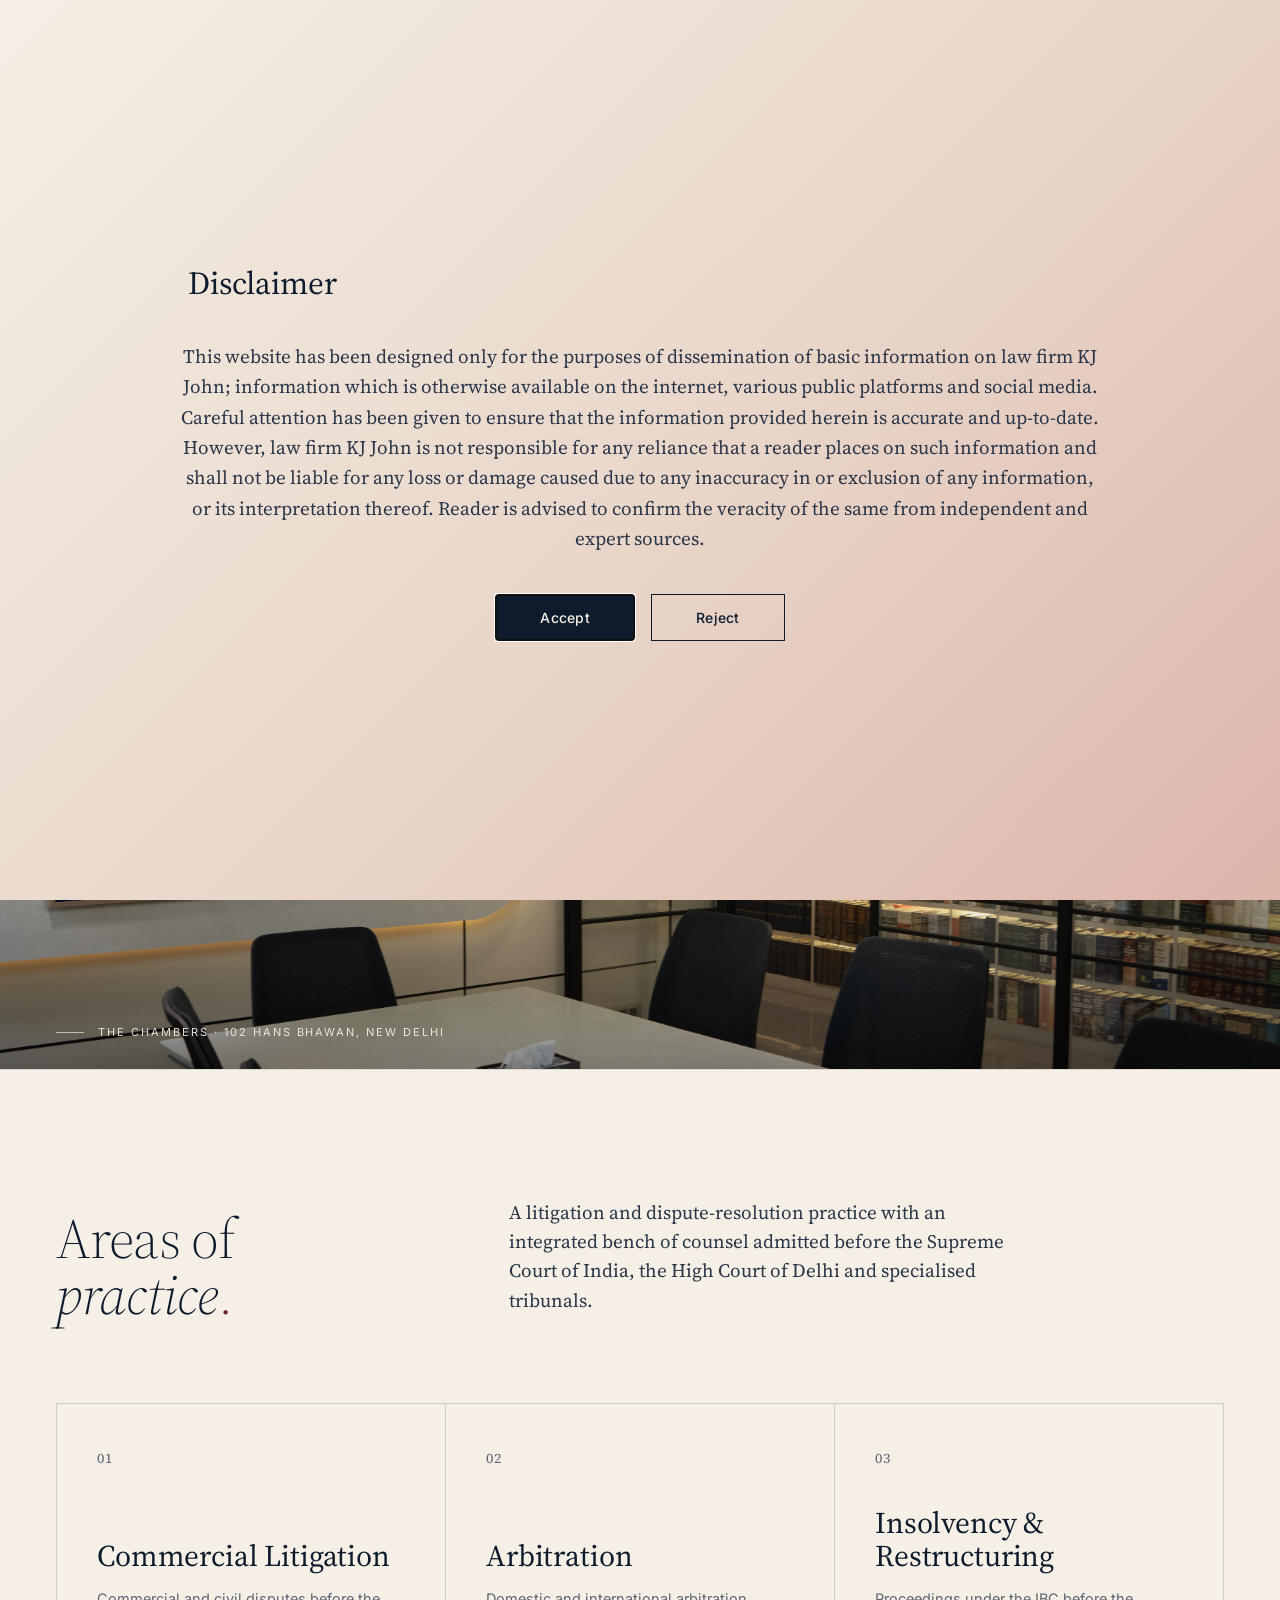
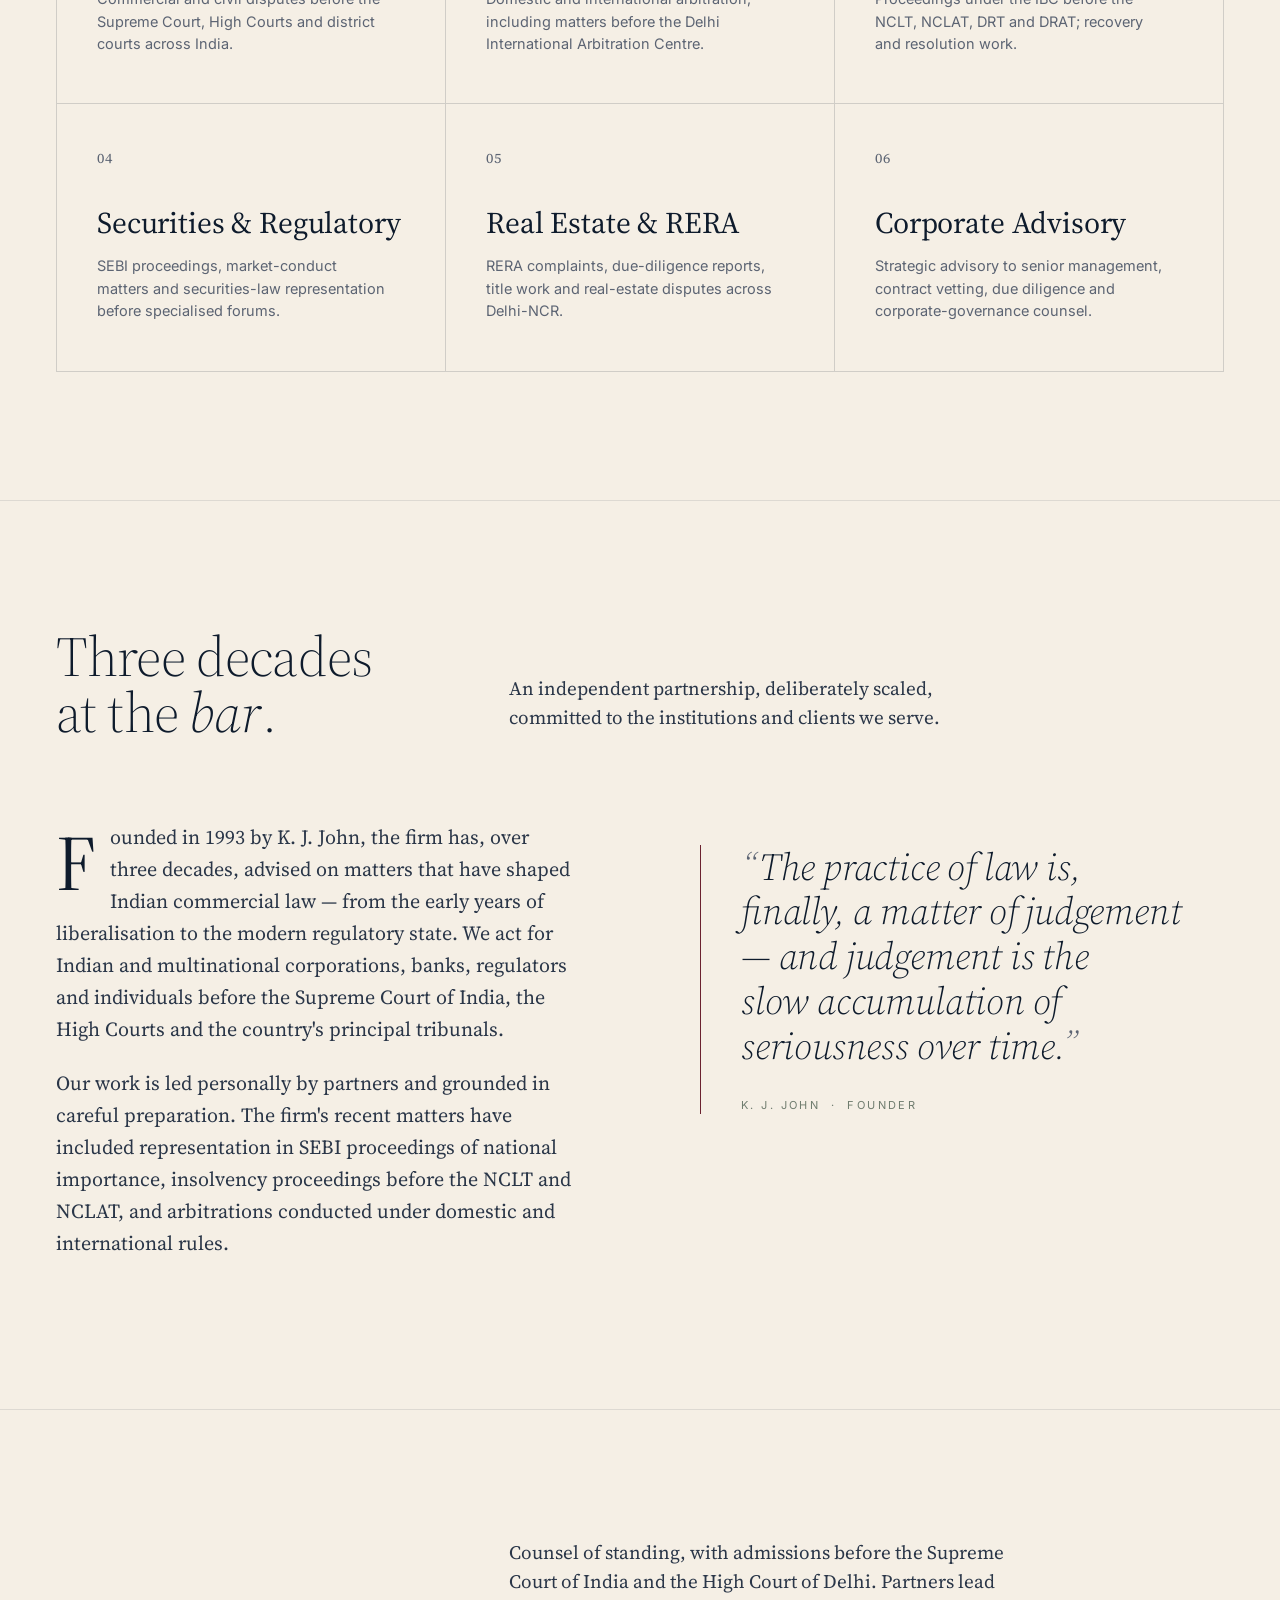
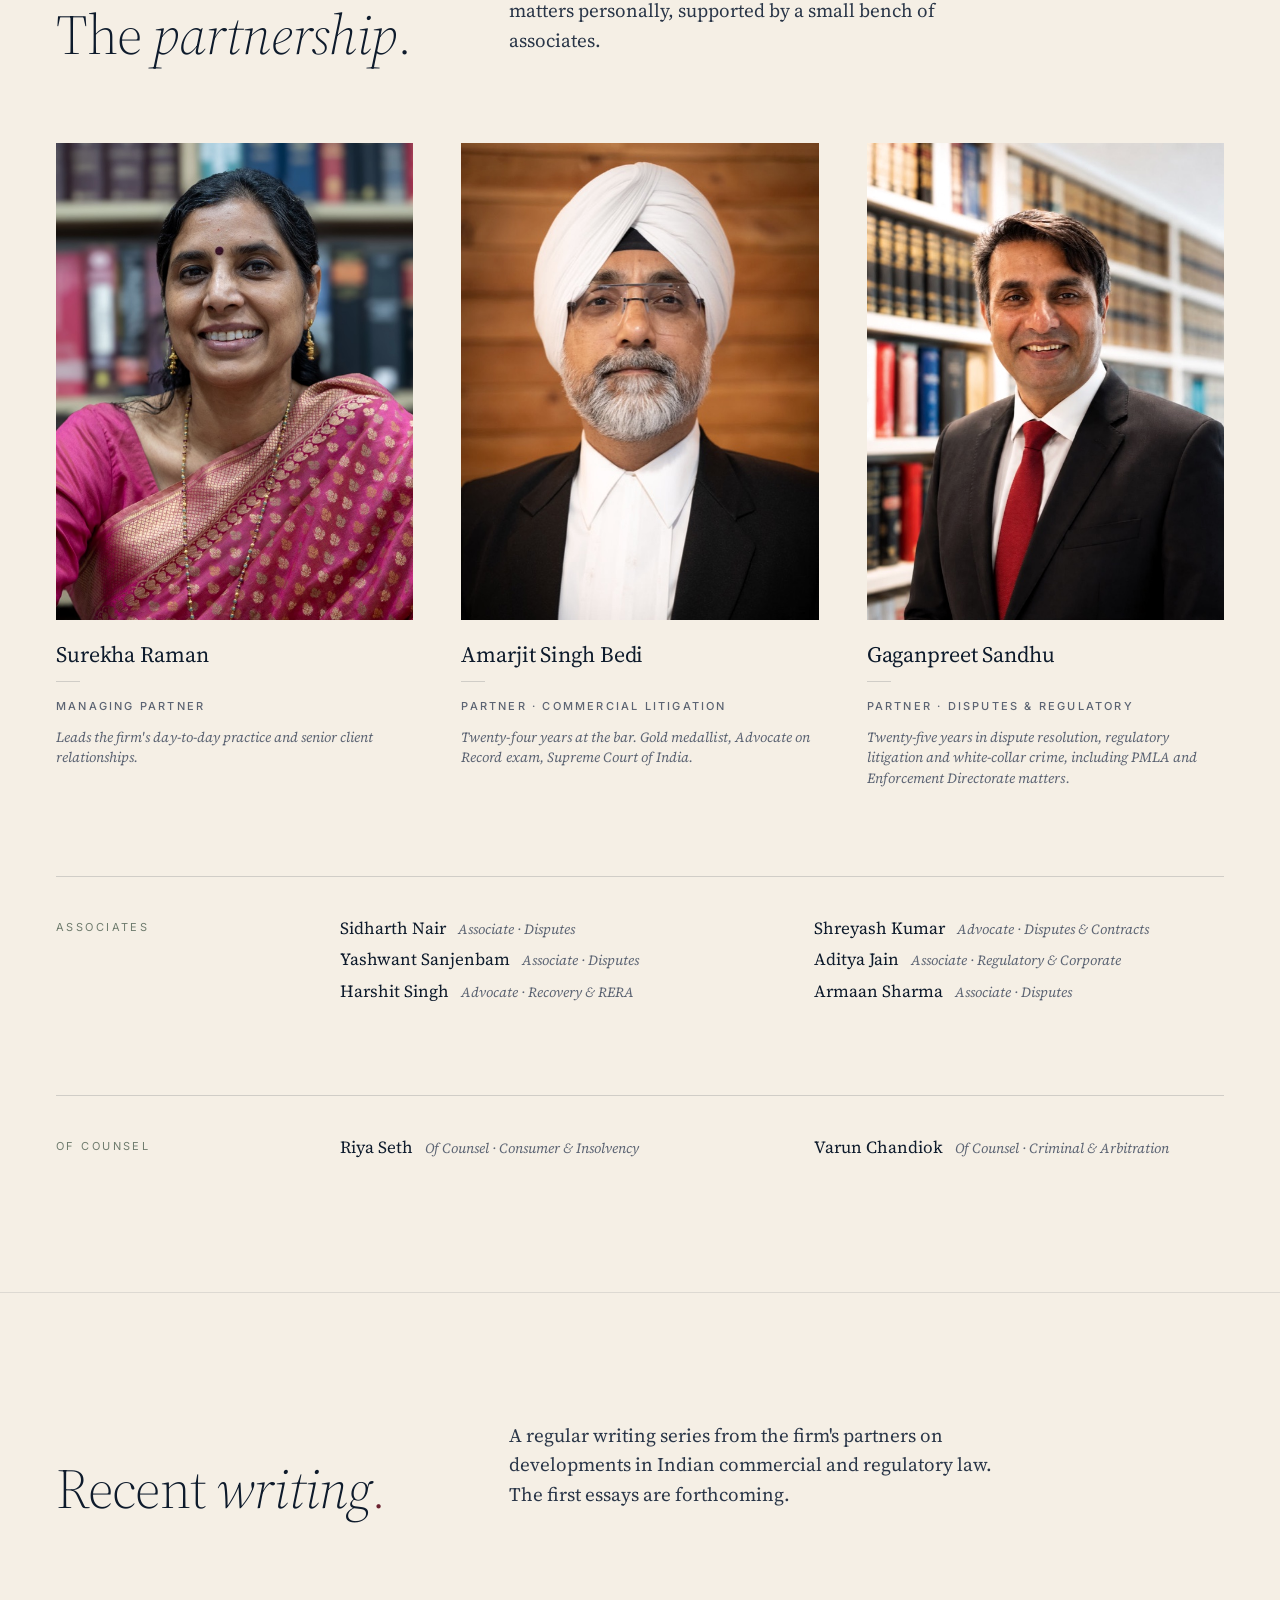
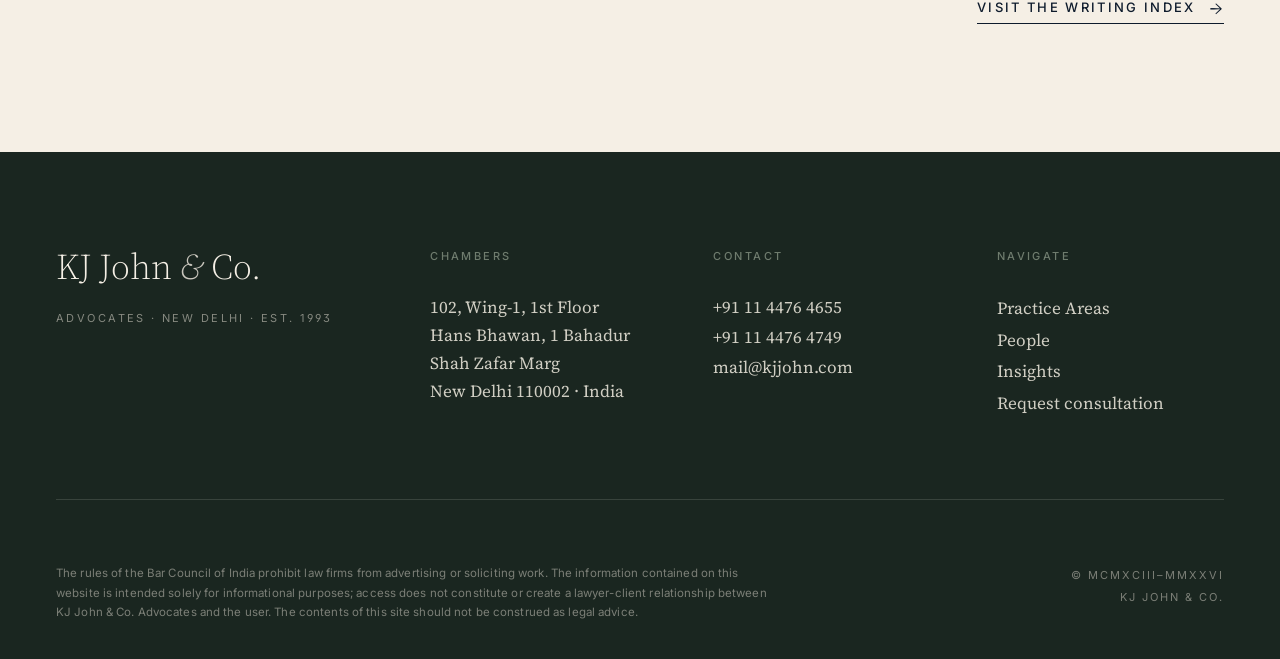
==== index.html @ 5aee6202 "Add Armaan Sharma as Associate (homepage + people page + portrait) Co-Authored-By: Claude Opus 5 <no" ====
<!doctype html>
<html lang="en">
<head>
<meta charset="utf-8" />
<title>KJ John &amp; Co. — Advocates</title>
<meta name="viewport" content="width=device-width, initial-scale=1" />
<link rel="preconnect" href="https://fonts.googleapis.com">
<link rel="preconnect" href="https://fonts.gstatic.com" crossorigin>
<link href="https://fonts.googleapis.com/css2?family=Source+Serif+4:ital,opsz,wght@0,8..60,300;0,8..60,400;0,8..60,500;0,8..60,600;1,8..60,400&family=Inter:wght@300;400;500;600&display=swap" rel="stylesheet">
<link rel="stylesheet" href="styles.css?v=14">
</head>
<body>

  <!-- ============================ NAV ============================ -->
  <nav class="top">
    <div class="wrap">
      <div class="row">
        <a class="wordmark" href="./" aria-label="KJ John & Co.">
          <img src="images/logo/logo-symbol.png" alt="" class="logo-symbol"><img src="images/logo/logo-wordmark.png" alt="KJ John & Co. — Since 1993" class="logo-wordmark">
        </a>
        <ul>
          <li><a href="./" class="current">Home</a></li>
          <li><a href="practice/">Practice Areas</a></li>
          <li><a href="people/">People</a></li>
          <li><a href="insights/">Insights</a></li>
          <li><a href="contact/">Contact</a></li>
        </ul>
      </div>
    </div>
  </nav>

  <!-- ============================ HERO =========================== -->
  <header class="hero">
    <div class="wrap">
      <div class="hero-grid">
        <div class="hero-left">
          <h1>Counsel<br>since 1993<span class="period">.</span></h1>
        </div>
        <div class="hero-right">
          <p class="hero-sub">A Delhi-based law firm representing Indian and international clients in commercial litigation, arbitration and regulatory matters before the Supreme Court of India and the High Court of Delhi.</p>
          <a class="cta" href="contact/">Request consultation <span class="arr">→</span></a>
        </div>
      </div>
    </div>
    <div class="hero-photo" role="img" aria-label="Firm interior, New Delhi">
      <div class="photo-caption"><span class="bar"></span>The Chambers · 102 Hans Bhawan, New Delhi</div>
    </div>
  </header>

  <!-- ===================== PRACTICE AREAS ======================== -->
  <section id="practice" class="practice">
    <div class="wrap">
      <div class="section-head">
        <div>
          <h2>Areas of <em>practice</em><span class="period">.</span></h2>
        </div>
        <p class="head-meta">A litigation and dispute-resolution practice with an integrated bench of counsel admitted before the Supreme Court of India, the High Court of Delhi and specialised tribunals.</p>
      </div>

      <div class="practice-grid">
        <a class="practice-tile" href="practice/#commercial-litigation">
          <div class="num">01</div>
          <div>
            <h3>Commercial Litigation</h3>
            <p>Commercial and civil disputes before the Supreme Court, High Courts and district courts across India.</p>
          </div>
          <span class="arr">→</span>
        </a>
        <a class="practice-tile" href="practice/#arbitration">
          <div class="num">02</div>
          <div>
            <h3>Arbitration</h3>
            <p>Domestic and international arbitration, including matters before the Delhi International Arbitration Centre.</p>
          </div>
          <span class="arr">→</span>
        </a>
        <a class="practice-tile" href="practice/#insolvency">
          <div class="num">03</div>
          <div>
            <h3>Insolvency &amp; Restructuring</h3>
            <p>Proceedings under the IBC before the NCLT, NCLAT, DRT and DRAT; recovery and resolution work.</p>
          </div>
          <span class="arr">→</span>
        </a>
        <a class="practice-tile" href="practice/#securities">
          <div class="num">04</div>
          <div>
            <h3>Securities &amp; Regulatory</h3>
            <p>SEBI proceedings, market-conduct matters and securities-law representation before specialised forums.</p>
          </div>
          <span class="arr">→</span>
        </a>
        <a class="practice-tile" href="practice/#real-estate">
          <div class="num">05</div>
          <div>
            <h3>Real Estate &amp; RERA</h3>
            <p>RERA complaints, due-diligence reports, title work and real-estate disputes across Delhi-NCR.</p>
          </div>
          <span class="arr">→</span>
        </a>
        <a class="practice-tile" href="practice/#corporate">
          <div class="num">06</div>
          <div>
            <h3>Corporate Advisory</h3>
            <p>Strategic advisory to senior management, contract vetting, due diligence and corporate-governance counsel.</p>
          </div>
          <span class="arr">→</span>
        </a>
      </div>
    </div>
  </section>

  <!-- ===================== THE FIRM ============================== -->
  <section id="firm" class="firm">
    <div class="wrap">
      <div class="section-head">
        <div>
          <h2>Three decades<br>at the <em>bar</em>.</h2>
        </div>
        <p class="head-meta">An independent partnership, deliberately scaled, committed to the institutions and clients we serve.</p>
      </div>

      <div class="firm-grid">
        <div class="firm-body">
          <p>Founded in 1993 by K. J. John, the firm has, over three decades, advised on matters that have shaped Indian commercial law — from the early years of liberalisation to the modern regulatory state. We act for Indian and multinational corporations, banks, regulators and individuals before the Supreme Court of India, the High Courts and the country's principal tribunals.</p>
          <p>Our work is led personally by partners and grounded in careful preparation. The firm's recent matters have included representation in SEBI proceedings of national importance, insolvency proceedings before the NCLT and NCLAT, and arbitrations conducted under domestic and international rules.</p>
        </div>
        <aside class="pull-quote">
          <q>The practice of law is, finally, a matter of judgement — and judgement is the slow accumulation of seriousness over time.</q>
          <cite><span class="em">K. J. John</span> &nbsp;·&nbsp; Founder</cite>
        </aside>
      </div>
    </div>
  </section>

  <!-- ===================== PEOPLE ================================ -->
  <section id="people" class="people">
    <div class="wrap">
      <div class="section-head">
        <div>
          <h2>The <em>partnership</em>.</h2>
        </div>
        <p class="head-meta">Counsel of standing, with admissions before the Supreme Court of India and the High Court of Delhi. Partners lead matters personally, supported by a small bench of associates.</p>
      </div>

      <div class="people-grid" style="grid-template-columns: repeat(3, 1fr); column-gap: 48px; row-gap: 64px;">
        <article class="person p1">
          <div class="portrait"><img src="images/people/surekha-raman.jpg" alt="Surekha Raman"></div>
          <div class="name">Surekha Raman</div>
          <div class="bar"></div>
          <div class="role">Managing Partner</div>
          <div class="detail">Leads the firm's day-to-day practice and senior client relationships.</div>
        </article>
        <article class="person p2">
          <div class="portrait"><img src="images/people/amarjit-singh-bedi.jpg" alt="Amarjit Singh Bedi"></div>
          <div class="name">Amarjit Singh Bedi</div>
          <div class="bar"></div>
          <div class="role">Partner · Commercial Litigation</div>
          <div class="detail">Twenty-four years at the bar. Gold medallist, Advocate on Record exam, Supreme Court of India.</div>
        </article>
        <article class="person p3">
          <div class="portrait"><img src="images/people/gaganpreet-sandhu.jpg" alt="Gaganpreet Sandhu"></div>
          <div class="name">Gaganpreet Sandhu</div>
          <div class="bar"></div>
          <div class="role">Partner · Disputes &amp; Regulatory</div>
          <div class="detail">Twenty-five years in dispute resolution, regulatory litigation and white-collar crime, including PMLA and Enforcement Directorate matters.</div>
        </article>
      </div>

      <div class="masthead">
        <div class="label">Associates</div>
        <div class="list">
          <div><span class="nm">Sidharth Nair</span> &nbsp; <span class="rl">Associate · Disputes</span></div>
          <div><span class="nm">Yashwant Sanjenbam</span> &nbsp; <span class="rl">Associate · Disputes</span></div>
          <div><span class="nm">Harshit Singh</span> &nbsp; <span class="rl">Advocate · Recovery &amp; RERA</span></div>
          <div><span class="nm">Shreyash Kumar</span> &nbsp; <span class="rl">Advocate · Disputes &amp; Contracts</span></div>
          <div><span class="nm">Aditya Jain</span> &nbsp; <span class="rl">Associate · Regulatory &amp; Corporate</span></div>
          <div><span class="nm">Armaan Sharma</span> &nbsp; <span class="rl">Associate · Disputes</span></div>
        </div>
      </div>

      <div class="masthead">
        <div class="label">Of Counsel</div>
        <div class="list">
          <div><span class="nm">Riya Seth</span> &nbsp; <span class="rl">Of Counsel · Consumer &amp; Insolvency</span></div>
          <div><span class="nm">Varun Chandiok</span> &nbsp; <span class="rl">Of Counsel · Criminal &amp; Arbitration</span></div>
        </div>
      </div>
    </div>
  </section>

  <!-- ===================== INSIGHTS ============================== -->
  <section id="insights" class="insights">
    <div class="wrap">
      <div class="section-head">
        <div>
          <h2>Recent <em>writing</em><span class="period">.</span></h2>
        </div>
        <p class="head-meta">A regular writing series from the firm's partners on developments in Indian commercial and regulatory law. The first essays are forthcoming.</p>
      </div>

      <div class="insights-foot" style="margin-top: 0;">
        <a class="cta" href="insights/">Visit the writing index <span class="arr">→</span></a>
      </div>
    </div>
  </section>

  <!-- ===================== FOOTER ================================ -->
  <footer id="contact">
    <div class="wrap">
      <div class="foot-top">
        <div>
          <div class="foot-mark">KJ John <span class="amp">&amp;</span> Co.</div>
          <div class="est-line">Advocates · New Delhi · Est. 1993</div>
        </div>
        <div>
          <h4>Chambers</h4>
          <address>
            102, Wing-1, 1st Floor<br>
            Hans Bhawan, 1 Bahadur Shah Zafar Marg<br>
            New Delhi 110002 · India
          </address>
        </div>
        <div class="contact">
          <h4>Contact</h4>
          <a href="tel:+911144764655">+91&nbsp;11&nbsp;4476&nbsp;4655</a>
          <a href="tel:+911144764749">+91&nbsp;11&nbsp;4476&nbsp;4749</a>
          <a href="mailto:mail@kjjohn.com">mail@kjjohn.com</a>
        </div>
        <div>
          <h4>Navigate</h4>
          <ul class="foot-nav">
            <li><a href="practice/">Practice Areas</a></li>
            <li><a href="people/">People</a></li>
            <li><a href="insights/">Insights</a></li>
            <li><a href="contact/">Request consultation</a></li>
          </ul>
        </div>
      </div>

      <div class="bar-council">
        <p>The rules of the Bar Council of India prohibit law firms from advertising or soliciting work. The information contained on this website is intended solely for informational purposes; access does not constitute or create a lawyer-client relationship between KJ John &amp; Co. Advocates and the user. The contents of this site should not be construed as legal advice.</p>
        <div class="legal">
          © MCMXCIII–MMXXVI<br>
          KJ John &amp; Co.
        </div>
      </div>
    </div>
  </footer>

<script src="disclaimer.js?v=1"></script>
</body>
</html>
---- styles.css ----
:root{
  --bone:        #F5EFE5;       /* page background — warmed cream ivory */
  --bone-2:      #ECE5D6;       /* secondary tint */
  --paper:       #FAF5EB;       /* lighter tint for cards */
  --rule:        rgba(14,27,44,0.16);
  --rule-soft:   rgba(14,27,44,0.10);
  --ink:         #0E1B2C;       /* deep navy, near-black */
  --ink-2:       #2A3648;       /* secondary body */
  --ink-muted:   #5C6473;       /* meta / captions */
  --oxblood:     #6B2230;       /* restrained accent — used three places only */
  --oxblood-soft:#8A3A48;
  --green:       #2F3D33;       /* structural accent — roman numerals */
  --sage:        #6F7C6E;       /* quiet metadata — eyebrow labels */
  --forest:      #1A2620;       /* footer ground */
  --serif:       "Source Serif 4", "Tiempos", "GT Sectra", Georgia, serif;
  --sans:        "Inter", "Söhne", -apple-system, BlinkMacSystemFont, "Helvetica Neue", Arial, sans-serif;
}

*{ box-sizing:border-box; margin:0; padding:0; }
html,body{ background:var(--bone); color:var(--ink); }
body{
  font-family: var(--sans);
  font-weight: 400;
  font-size: 16px;
  line-height: 1.55;
  -webkit-font-smoothing: antialiased;
  text-rendering: optimizeLegibility;
  font-feature-settings: "ss01","kern","liga";
}
a{ color:inherit; text-decoration:none; }
::selection{ background: var(--ink); color: var(--bone); }

.wrap{
  width:1280px;
  max-width:1280px;
  margin:0 auto;
  padding: 0 56px;
}
.wrap-narrow{
  width:1080px;
  max-width:1080px;
  margin:0 auto;
  padding: 0 56px;
}

/* small-caps eyebrows */
.eyebrow{
  font-family: var(--sans);
  font-size: 11px;
  letter-spacing: 0.22em;
  text-transform: uppercase;
  color: var(--sage);
  font-weight: 500;
}
.eyebrow .num{
  color: var(--green);
  font-feature-settings: "lnum";
  margin-right: 14px;
}

/* hairline */
hr.rule{ border:0; border-top:1px solid var(--rule); margin:0; }
hr.rule-soft{ border:0; border-top:1px solid var(--rule-soft); margin:0; }

/* ============================================================== */
/*  NAV                                                            */
/* ============================================================== */
nav.top{
  border-bottom: 1px solid var(--rule);
  background: var(--bone);
}
nav.top .row{
  display:flex;
  align-items:center;
  justify-content:space-between;
  height: 112px;
}
.wordmark{
  display:flex;
  align-items:center;
  gap: 16px;
}
.wordmark .logo-symbol{
  height: 72px;
  width: auto;
  display: block;
}
.wordmark .logo-wordmark{
  height: 44px;
  width: auto;
  display: block;
}
.wordmark .logo-img{
  height: 78px;
  width: auto;
  display: block;
}
/* legacy text fallbacks (unused once logo image is in place) */
.wordmark .mark{
  font-family: var(--serif);
  font-weight: 400;
  font-size: 24px;
  letter-spacing: 0.005em;
  color: var(--ink);
}
.wordmark .mark .amp{
  font-style: italic;
  font-weight: 400;
  color: var(--ink);
  padding: 0 2px;
}
.wordmark .est{
  font-family: var(--sans);
  font-size: 10px;
  letter-spacing: 0.24em;
  text-transform: uppercase;
  color: var(--ink-muted);
  border-left: 1px solid var(--rule);
  padding-left: 16px;
}
nav.top ul{
  list-style:none;
  display:flex;
  align-items:center;
  gap: 44px;
}
nav.top ul a{
  font-size: 13px;
  letter-spacing: 0.06em;
  color: var(--ink);
  font-weight: 400;
  position: relative;
  padding: 4px 0;
}
nav.top ul a:hover{ color: var(--ink-2); }
nav.top ul a.cta{
  color: var(--ink);
  border-bottom: 1px solid var(--ink);
  padding-bottom: 2px;
}
nav.top ul a.current{
  border-bottom: 1px solid var(--oxblood);
  padding-bottom: 2px;
}

/* ============================================================== */
/*  HERO                                                           */
/* ============================================================== */
header.hero{
  padding-top: 88px;
  padding-bottom: 0;
}
.hero-grid{
  display:grid;
  grid-template-columns: 1fr 1fr;
  column-gap: 96px;
  align-items:end;
  margin-bottom: 64px;
}
.hero-left .eyebrow{ margin-bottom: 28px; }
.hero-status{
  font-family: var(--serif);
  font-style: italic;
  font-weight: 400;
  font-size: 16px;
  line-height: 1.4;
  color: var(--oxblood);
  margin-bottom: 22px;
  letter-spacing: 0.002em;
  display: inline-flex;
  align-items: baseline;
  gap: 10px;
}
.hero-status .dot{
  display: inline-block;
  width: 6px; height: 6px;
  border-radius: 50%;
  background: var(--oxblood);
  transform: translateY(-2px);
  flex: 0 0 auto;
}
.hero h1{
  font-family: var(--serif);
  font-weight: 300;
  font-size: 108px;
  line-height: 0.96;
  letter-spacing: -0.022em;
  color: var(--ink);
  margin-bottom: 0;
  text-wrap: balance;
}
.hero h1 .period{ color: var(--oxblood); }
.section-head h2 .period{ color: var(--oxblood); }
.hero h1 em{
  font-style: italic;
  font-weight: 300;
}
.hero-right{
  padding-bottom: 14px;
}
.hero-sub{
  font-family: var(--serif);
  font-weight: 400;
  font-size: 22px;
  line-height: 1.45;
  color: var(--ink-2);
  max-width: 460px;
  margin-bottom: 40px;
  text-wrap: pretty;
}
.cta{
  display:inline-flex;
  align-items:center;
  gap: 14px;
  font-size: 13px;
  letter-spacing: 0.18em;
  text-transform: uppercase;
  color: var(--ink);
  border-bottom: 1px solid var(--ink);
  padding: 0 0 6px 0;
  font-weight: 500;
  transition: gap .25s ease;
}
.cta:hover{ gap: 22px; color: var(--ink-2); border-color: var(--ink-2); }
.cta .arr{
  font-family: var(--serif);
  font-size: 18px;
  line-height: 1;
  transform: translateY(1px);
}

/* hero photo — chambers interior */
.hero-photo{
  position: relative;
  height: 560px;
  margin: 0;
  overflow: hidden;
  background:
    url("images/hero/chambers.jpg?v=3") center 50% / cover no-repeat,
    var(--bone);
}
/* gentle bottom shadow so caption stays legible */
.hero-photo::after{
  content:"";
  position:absolute; inset:auto 0 0 0;
  height: 180px;
  background: linear-gradient(180deg, rgba(0,0,0,0) 0%, rgba(0,0,0,0.45) 100%);
  pointer-events: none;
  z-index: 1;
}
.hero-photo .photo-caption{
  position:absolute;
  left: 56px;
  bottom: 28px;
  color: rgba(245,239,229,0.92);
  font-size: 11px;
  letter-spacing: 0.18em;
  text-transform: uppercase;
  z-index: 2;
}
.hero-photo .photo-caption .bar{
  display:inline-block;
  width: 28px; height:1px;
  background: rgba(245,239,229,0.65);
  margin-right: 14px;
  vertical-align: middle;
}

/* ============================================================== */
/*  SUB-PAGE HERO (smaller than homepage hero)                     */
/* ============================================================== */
header.subhero{
  padding: 96px 0 88px;
  border-bottom: 1px solid var(--rule-soft);
}
.subhero .eyebrow{ margin-bottom: 26px; }
.subhero h1{
  font-family: var(--serif);
  font-weight: 300;
  font-size: 84px;
  line-height: 0.98;
  letter-spacing: -0.018em;
  color: var(--ink);
  text-wrap: balance;
  max-width: 14ch;
  margin-bottom: 32px;
}
.subhero h1 em{ font-style: italic; font-weight: 300; }
.subhero h1 .period{ color: var(--oxblood); }
.subhero .lede{
  font-family: var(--serif);
  font-size: 22px;
  line-height: 1.5;
  color: var(--ink-2);
  max-width: 56ch;
  text-wrap: pretty;
  margin-top: 8px;
}

/* ============================================================== */
/*  SECTION SHELL                                                  */
/* ============================================================== */
section{
  padding: 128px 0;
  border-top: 1px solid var(--rule-soft);
}
section.no-top-rule{ border-top: 0; }

.section-head{
  display:grid;
  grid-template-columns: 1fr 2fr;
  column-gap: 96px;
  margin-bottom: 80px;
  align-items: end;
}
.section-head h2{
  font-family: var(--serif);
  font-weight: 300;
  font-size: 56px;
  line-height: 1.0;
  letter-spacing: -0.015em;
  color: var(--ink);
}
.section-head h2 em{ font-style: italic; }
.section-head .head-meta{
  font-family: var(--serif);
  font-size: 19px;
  line-height: 1.55;
  color: var(--ink-2);
  max-width: 520px;
  padding-bottom: 8px;
}

/* ============================================================== */
/*  PRACTICE AREAS                                                 */
/* ============================================================== */
.practice-grid{
  display:grid;
  grid-template-columns: repeat(3, 1fr);
  border-top: 1px solid var(--rule);
  border-left: 1px solid var(--rule);
}
.practice-tile{
  border-right: 1px solid var(--rule);
  border-bottom: 1px solid var(--rule);
  padding: 44px 40px 48px;
  min-height: 260px;
  display:flex;
  flex-direction:column;
  justify-content:space-between;
  background: var(--bone);
  transition: background .35s ease;
  position: relative;
  cursor: pointer;
}
.practice-tile:hover{ background: var(--paper); }
.practice-tile .num{
  font-family: var(--serif);
  font-size: 14px;
  color: var(--ink-muted);
  letter-spacing: 0.04em;
  font-feature-settings: "lnum";
}
.practice-tile h3{
  font-family: var(--serif);
  font-weight: 400;
  font-size: 30px;
  line-height: 1.1;
  color: var(--ink);
  margin: 36px 0 16px;
  letter-spacing: -0.005em;
}
.practice-tile p{
  font-size: 14.5px;
  line-height: 1.55;
  color: var(--ink-muted);
  max-width: 32ch;
}
.practice-tile .arr{
  position: absolute;
  right: 32px;
  bottom: 32px;
  font-family: var(--serif);
  font-size: 16px;
  color: var(--ink-muted);
  opacity: 0;
  transform: translateX(-6px);
  transition: opacity .3s ease, transform .3s ease;
}
.practice-tile:hover .arr{ opacity: 1; transform: translateX(0); color: var(--ink); }

/* Practice landing — expanded discipline panels */
.discipline{
  display:grid;
  grid-template-columns: 1fr 2fr;
  column-gap: 96px;
  padding: 72px 0;
  border-top: 1px solid var(--rule);
}
.discipline:last-child{ border-bottom: 1px solid var(--rule); }
.discipline .d-head .num{
  font-family: var(--serif);
  font-size: 14px;
  color: var(--ink-muted);
  letter-spacing: 0.04em;
  font-feature-settings: "lnum";
  margin-bottom: 18px;
  display: block;
}
.discipline h3{
  font-family: var(--serif);
  font-weight: 300;
  font-size: 42px;
  line-height: 1.05;
  letter-spacing: -0.012em;
  color: var(--ink);
  text-wrap: balance;
}
.discipline .d-body p{
  font-family: var(--serif);
  font-size: 18.5px;
  line-height: 1.6;
  color: var(--ink-2);
  margin-bottom: 22px;
  max-width: 56ch;
  text-wrap: pretty;
}
.discipline .d-body .capabilities{
  list-style: none;
  display:grid;
  grid-template-columns: repeat(2, 1fr);
  column-gap: 32px;
  row-gap: 8px;
  margin: 24px 0 28px;
  padding-top: 24px;
  border-top: 1px solid var(--rule-soft);
}
.discipline .d-body .capabilities li{
  font-family: var(--serif);
  font-size: 16px;
  color: var(--ink-2);
  line-height: 1.55;
  padding-left: 16px;
  position: relative;
}
.discipline .d-body .capabilities li::before{
  content:"·";
  color: var(--oxblood);
  position: absolute;
  left: 0;
  font-size: 18px;
  top: -2px;
}
.discipline .d-body .lead{
  font-family: var(--sans);
  font-size: 11px;
  letter-spacing: 0.22em;
  text-transform: uppercase;
  color: var(--sage);
  margin-top: 24px;
}
.discipline .d-body .lead .nm{
  color: var(--ink);
  font-family: var(--serif);
  font-style: italic;
  font-size: 16px;
  letter-spacing: 0;
  text-transform: none;
  margin-left: 12px;
}

/* ============================================================== */
/*  THE FIRM                                                       */
/* ============================================================== */
.firm-grid{
  display:grid;
  grid-template-columns: 1fr 1fr;
  column-gap: 120px;
  align-items:start;
}
.firm-body{
  font-family: var(--serif);
  font-size: 20px;
  line-height: 1.6;
  color: var(--ink-2);
  max-width: 52ch;
}
.firm-body p{ margin-bottom: 22px; text-wrap: pretty; }
.firm-body p:first-child::first-letter{
  font-family: var(--serif);
  font-weight: 400;
  font-size: 78px;
  line-height: 0.86;
  float: left;
  padding: 8px 14px 0 0;
  color: var(--ink);
}
.pull-quote{
  position: relative;
  padding: 0 0 0 40px;
  border-left: 1px solid var(--oxblood);
  margin-top: 24px;
}
.pull-quote q{
  quotes: "“" "”" "‘" "’";
  font-family: var(--serif);
  font-style: italic;
  font-weight: 300;
  font-size: 38px;
  line-height: 1.18;
  color: var(--ink);
  display: block;
  letter-spacing: -0.005em;
  text-wrap: balance;
}
.pull-quote q::before{ content: open-quote; color: var(--ink-muted); margin-right: 2px;}
.pull-quote q::after{ content: close-quote; color: var(--ink-muted); }
.pull-quote cite{
  display:block;
  margin-top: 28px;
  font-style: normal;
  font-family: var(--sans);
  font-size: 11px;
  letter-spacing: 0.22em;
  text-transform: uppercase;
  color: var(--sage);
}
.pull-quote cite .em{ color: var(--sage); }

/* ============================================================== */
/*  PEOPLE                                                         */
/* ============================================================== */
.people-grid{
  display:grid;
  grid-template-columns: repeat(4, 1fr);
  column-gap: 32px;
  row-gap: 64px;
}
.person .portrait{
  aspect-ratio: 3 / 4;
  width: 100%;
  background: var(--bone-2);
  margin-bottom: 22px;
  position: relative;
  overflow: hidden;
}
.person .portrait img{
  position: absolute;
  inset: 0;
  width: 100%;
  height: 100%;
  object-fit: cover;
  object-position: center 18%;
  z-index: 1;
  filter: saturate(0.92) contrast(1.02);
}
.person .portrait img + .portrait-tint{
  position: absolute;
  inset: 0;
  z-index: 2;
  background: linear-gradient(180deg, rgba(14,27,44,0) 55%, rgba(14,27,44,0.06) 100%);
  pointer-events: none;
}
.person .portrait::before{
  content:"";
  position:absolute; inset:0;
  background:
    radial-gradient(60% 50% at 50% 38%, rgba(255,240,220,0.22) 0%, rgba(255,240,220,0) 60%),
    linear-gradient(180deg, #5a5446 0%, #3a3a3f 60%, #1f2330 100%);
}
.person .portrait::after{
  content:"";
  position:absolute; inset:0;
  background-image:
    radial-gradient(38% 28% at 50% 36%, rgba(20,18,14,0.45) 0%, rgba(20,18,14,0) 70%),
    radial-gradient(70% 40% at 50% 78%, rgba(10,12,18,0.55) 0%, rgba(10,12,18,0) 70%);
  mix-blend-mode: multiply;
}
.person.p2 .portrait::before{
  background:
    radial-gradient(55% 45% at 50% 36%, rgba(255,240,220,0.20) 0%, rgba(255,240,220,0) 60%),
    linear-gradient(180deg, #4a4842 0%, #383a3e 60%, #1c1f28 100%);
}
.person.p3 .portrait::before{
  background:
    radial-gradient(55% 45% at 50% 36%, rgba(255,240,220,0.18) 0%, rgba(255,240,220,0) 60%),
    linear-gradient(180deg, #50473a 0%, #2f3034 60%, #1a1d26 100%);
}
.person.p4 .portrait::before{
  background:
    radial-gradient(55% 45% at 50% 36%, rgba(255,240,220,0.22) 0%, rgba(255,240,220,0) 60%),
    linear-gradient(180deg, #57503f 0%, #3a3935 60%, #1d2029 100%);
}
.person .name{
  font-family: var(--serif);
  font-weight: 400;
  font-size: 22px;
  line-height: 1.15;
  letter-spacing: -0.005em;
  color: var(--ink);
  margin-bottom: 8px;
}
.person .role{
  font-family: var(--sans);
  font-size: 11px;
  letter-spacing: 0.20em;
  text-transform: uppercase;
  color: var(--ink-muted);
  font-weight: 500;
}
.person .bar{
  width: 24px; height:1px; background: var(--rule);
  margin: 14px 0 16px;
}
.person .detail{
  font-family: var(--serif);
  font-style: italic;
  font-weight: 400;
  font-size: 14px;
  line-height: 1.45;
  color: var(--ink-muted);
  margin-top: 12px;
  letter-spacing: 0.002em;
}

.masthead{
  margin-top: 88px;
  padding-top: 36px;
  border-top: 1px solid var(--rule);
  display:grid;
  grid-template-columns: 220px 1fr;
  column-gap: 64px;
  align-items: start;
}
.masthead .label{
  font-family: var(--sans);
  font-size: 11px;
  letter-spacing: 0.22em;
  text-transform: uppercase;
  color: var(--sage);
  padding-top: 6px;
}
.masthead .list{
  font-family: var(--serif);
  font-size: 17px;
  line-height: 1.85;
  color: var(--ink-2);
  column-count: 2;
  column-gap: 64px;
}
.masthead .list .nm{ color: var(--ink); }
.masthead .list .rl{ color: var(--ink-muted); font-style: italic; font-size: 14px; }

/* ============================================================== */
/*  INSIGHTS                                                       */
/* ============================================================== */
.insights-grid{
  display:grid;
  grid-template-columns: repeat(3, 1fr);
  column-gap: 48px;
  border-top: 1px solid var(--rule);
  padding-top: 48px;
}
.insight{
  padding-right: 8px;
  display:flex; flex-direction:column;
  cursor: pointer;
}
.insight .kicker{
  font-family: var(--sans);
  font-size: 11px;
  letter-spacing: 0.22em;
  text-transform: uppercase;
  color: var(--ink-muted);
  margin-bottom: 24px;
  font-weight: 500;
}
.insight .date{
  font-family: var(--sans);
  font-size: 12px;
  color: var(--ink-muted);
  margin-bottom: 24px;
  letter-spacing: 0.04em;
}
.insight h3{
  font-family: var(--serif);
  font-weight: 400;
  font-size: 28px;
  line-height: 1.18;
  color: var(--ink);
  letter-spacing: -0.005em;
  margin-bottom: 20px;
  text-wrap: balance;
}
.insight:hover h3{ color: var(--ink-2); }
.insight p{
  font-family: var(--serif);
  font-size: 16px;
  line-height: 1.55;
  color: var(--ink-muted);
  margin-bottom: 28px;
  max-width: 38ch;
}
.insight .more{
  margin-top: auto;
  font-family: var(--sans);
  font-size: 11px;
  letter-spacing: 0.22em;
  text-transform: uppercase;
  color: var(--ink);
  border-bottom: 1px solid var(--rule);
  padding-bottom: 14px;
}
.insight .more .arr{
  float:right;
  font-family: var(--serif);
  font-size: 14px;
  letter-spacing: 0;
  transform: translateY(-2px);
}

.insights-foot{
  margin-top: 56px;
  display:flex;
  justify-content:flex-end;
}

/* Insights landing — full archive list */
.archive-section{
  padding-top: 56px;
  border-top: 1px solid var(--rule);
  margin-top: 56px;
}
.archive-section:first-of-type{ margin-top: 0; border-top: 0; padding-top: 0; }
.archive-section .archive-head{
  font-family: var(--sans);
  font-size: 11px;
  letter-spacing: 0.22em;
  text-transform: uppercase;
  color: var(--sage);
  margin-bottom: 32px;
}
.archive-list{
  display: flex;
  flex-direction: column;
}
.archive-row{
  display:grid;
  grid-template-columns: 140px 1fr 120px;
  column-gap: 40px;
  padding: 24px 0;
  border-bottom: 1px solid var(--rule-soft);
  align-items: baseline;
  cursor: pointer;
}
.archive-row:hover{ background: var(--paper); }
.archive-row .a-date{
  font-family: var(--sans);
  font-size: 12px;
  color: var(--ink-muted);
  letter-spacing: 0.04em;
}
.archive-row h3{
  font-family: var(--serif);
  font-weight: 400;
  font-size: 22px;
  line-height: 1.3;
  color: var(--ink);
  letter-spacing: -0.005em;
  text-wrap: balance;
}
.archive-row h3 em{ font-style: italic; }
.archive-row .a-read{
  font-family: var(--sans);
  font-size: 11px;
  color: var(--ink-muted);
  letter-spacing: 0.04em;
  text-align: right;
}

/* ============================================================== */
/*  CONTACT LANDING                                                */
/* ============================================================== */
.contact-grid{
  display:grid;
  grid-template-columns: 1fr 1fr;
  column-gap: 120px;
  align-items: start;
}
.contact-block h3{
  font-family: var(--sans);
  font-size: 11px;
  letter-spacing: 0.22em;
  text-transform: uppercase;
  color: var(--sage);
  font-weight: 500;
  margin-bottom: 20px;
}
.contact-block + .contact-block{ margin-top: 56px; }
.contact-block p,
.contact-block address{
  font-family: var(--serif);
  font-style: normal;
  font-size: 19px;
  line-height: 1.6;
  color: var(--ink-2);
  margin-bottom: 8px;
}
.contact-block a{
  font-family: var(--serif);
  font-size: 19px;
  color: var(--ink-2);
  line-height: 1.7;
  border-bottom: 1px solid var(--rule);
}
.contact-block a:hover{ color: var(--ink); border-color: var(--ink); }
.contact-note{
  font-family: var(--serif);
  font-style: italic;
  font-size: 17px;
  line-height: 1.55;
  color: var(--ink-muted);
  margin-top: 16px;
  max-width: 44ch;
}

/* ============================================================== */
/*  DISCLAIMER MODAL (first-visit, Bar Council compliance)        */
/* ============================================================== */
.disclaimer-overlay{
  position: fixed;
  inset: 0;
  z-index: 9999;
  display: flex;
  align-items: center;
  justify-content: center;
  padding: 48px 32px;
  background:
    linear-gradient(135deg, rgba(245,239,229,0.985) 0%, rgba(232,213,200,0.985) 55%, rgba(220,180,170,0.985) 100%),
    var(--bone);
  -webkit-backdrop-filter: blur(8px);
          backdrop-filter: blur(8px);
  animation: disclaimer-fade-in 0.4s ease-out;
}
@keyframes disclaimer-fade-in{
  from{ opacity: 0; }
  to{ opacity: 1; }
}
.disclaimer-modal{
  width: 100%;
  max-width: 920px;
  padding: 16px 0;
  text-align: center;
}
.disclaimer-modal h2{
  font-family: var(--serif);
  font-weight: 400;
  font-size: 32px;
  letter-spacing: -0.005em;
  color: var(--ink);
  margin-bottom: 32px;
  text-align: left;
  padding-left: 8px;
}
.disclaimer-modal p{
  font-family: var(--serif);
  font-size: 19px;
  line-height: 1.6;
  color: var(--ink-2);
  margin-bottom: 40px;
  text-wrap: pretty;
}
.disclaimer-actions{
  display: flex;
  gap: 16px;
  justify-content: center;
  margin-top: 16px;
}
.disclaimer-btn{
  font-family: var(--sans);
  font-size: 14px;
  font-weight: 500;
  letter-spacing: 0.02em;
  padding: 14px 44px;
  border: 1px solid var(--ink);
  background: var(--ink);
  color: var(--bone);
  cursor: pointer;
  transition: opacity 0.2s ease, background 0.2s ease, color 0.2s ease;
  border-radius: 0;
}
.disclaimer-btn:hover{ opacity: 0.85; }
.disclaimer-btn.reject{
  background: transparent;
  color: var(--ink);
}
.disclaimer-btn.reject:hover{
  background: rgba(14,27,44,0.05);
  opacity: 1;
}
body.disclaimer-locked{ overflow: hidden; }

/* ============================================================== */
/*  FOOTER                                                         */
/* ============================================================== */
footer{
  background: var(--forest);
  color: var(--bone);
  padding: 96px 0 36px;
  margin-top: 0;
}
footer .wrap{ color: var(--bone); }
footer .foot-top{
  display:grid;
  grid-template-columns: 1.4fr 1fr 1fr 1fr;
  column-gap: 56px;
  padding-bottom: 80px;
  border-bottom: 1px solid rgba(241,236,224,0.14);
}
footer h4{
  font-family: var(--sans);
  font-size: 11px;
  letter-spacing: 0.22em;
  text-transform: uppercase;
  color: var(--sage);
  font-weight: 500;
  margin-bottom: 28px;
}
footer .foot-mark{
  font-family: var(--serif);
  font-weight: 300;
  font-size: 36px;
  line-height: 1.05;
  color: var(--bone);
  margin-bottom: 24px;
  letter-spacing: -0.005em;
}
footer .foot-mark .amp{ color: var(--bone); font-style: italic; opacity: 0.8; }
footer .est-line{
  font-family: var(--sans);
  font-size: 11px;
  letter-spacing: 0.22em;
  text-transform: uppercase;
  color: rgba(241,236,224,0.5);
}
footer address{
  font-style: normal;
  font-family: var(--serif);
  font-size: 17px;
  line-height: 1.65;
  color: rgba(241,236,224,0.85);
}
footer .contact a{
  display:block;
  font-family: var(--serif);
  font-size: 17px;
  color: rgba(241,236,224,0.85);
  line-height: 1.75;
}
footer .contact a:hover{ color: var(--bone); }
footer ul.foot-nav{
  list-style:none;
}
footer ul.foot-nav li{
  font-family: var(--serif);
  font-size: 17px;
  line-height: 1.85;
  color: rgba(241,236,224,0.85);
}
footer ul.foot-nav a:hover{ color: var(--bone); }

footer .bar-council{
  margin-top: 36px;
  padding: 28px 0 0;
  display:flex; justify-content:space-between; align-items:flex-start;
  gap: 64px;
}
footer .bar-council p{
  font-family: var(--sans);
  font-size: 11.5px;
  line-height: 1.7;
  color: rgba(241,236,224,0.45);
  max-width: 720px;
  letter-spacing: 0.01em;
}
footer .bar-council .legal{
  font-family: var(--sans);
  font-size: 11px;
  letter-spacing: 0.18em;
  text-transform: uppercase;
  color: rgba(241,236,224,0.45);
  text-align:right;
  line-height: 2;
  white-space: nowrap;
}

/* ============================================================== */
/*  RESPONSIVE — tablet & mobile                                  */
/* ============================================================== */

/* ---- Tablet and below (<= 980px) ---- */
@media (max-width: 980px){
  .wrap, .wrap-narrow{ width:100%; max-width:100%; padding:0 32px; }

  /* nav: stack logo over a wrapped link row */
  nav.top .row{ height:auto; flex-direction:column; gap:14px; padding:18px 0; }
  nav.top ul{ flex-wrap:wrap; justify-content:center; gap:16px 26px; }
  .wordmark{ justify-content:center; }

  /* hero */
  header.hero{ padding-top:48px; }
  .hero-grid{ grid-template-columns:1fr; column-gap:0; row-gap:32px; margin-bottom:48px; }
  .hero h1{ font-size: clamp(56px, 12vw, 92px); }
  .hero-sub{ font-size:20px; max-width:none; }
  .hero-photo{ height:420px; }

  /* generic section heads → single column */
  .section-head{ grid-template-columns:1fr; row-gap:24px; margin-bottom:56px; }
  .section-head h2{ font-size: clamp(38px, 8vw, 52px); }
  section{ padding:88px 0; }

  /* sub-page hero */
  header.subhero{ padding:64px 0 56px; }
  .subhero h1{ font-size: clamp(48px, 10vw, 76px); max-width:none; }
  .subhero .lede{ font-size:20px; max-width:none; }

  /* practice tiles 3 → 2 cols */
  .practice-grid{ grid-template-columns:repeat(2, 1fr); }

  /* practice landing discipline rows → stack */
  .discipline{ grid-template-columns:1fr; row-gap:20px; padding:48px 0; }
  .discipline h3{ font-size:34px; }

  /* firm + contact two-up → stack */
  .firm-grid{ grid-template-columns:1fr; row-gap:48px; }
  .contact-grid{ grid-template-columns:1fr; row-gap:56px; }

  /* people: any grid (incl. inline 2-col) → 2 cols */
  .people-grid{ grid-template-columns:repeat(2, 1fr) !important; column-gap:32px !important; row-gap:48px !important; }

  /* masthead name lists → stack label over list */
  .masthead{ grid-template-columns:1fr; row-gap:20px; }
  .masthead .list{ column-count:1; }

  /* insights cards 3 → 1; archive rows tighten */
  .insights-grid{ grid-template-columns:1fr; row-gap:48px; }
  .archive-row{ grid-template-columns:90px 1fr; }
  .archive-row .a-read{ display:none; }

  /* footer 4 → 2 cols */
  footer .foot-top{ grid-template-columns:1fr 1fr; row-gap:48px; }
  footer .bar-council{ flex-direction:column; gap:24px; }
  footer .bar-council .legal{ text-align:left; }
}

/* ---- Phone (<= 600px) ---- */
@media (max-width: 600px){
  .wrap, .wrap-narrow{ padding:0 22px; }

  /* logo a touch smaller */
  .wordmark .logo-symbol{ height:58px; }
  .wordmark .logo-wordmark{ height:34px; }
  nav.top ul a{ font-size:12px; }

  /* hero */
  .hero h1{ font-size: clamp(46px, 14vw, 64px); }
  .hero-photo{ height:300px; }
  .hero-photo .photo-caption{ left:22px; font-size:10px; }

  /* everything that was 2-up → single column */
  .practice-grid{ grid-template-columns:1fr; }
  .people-grid{ grid-template-columns:1fr !important; row-gap:40px !important; }
  footer .foot-top{ grid-template-columns:1fr; }

  /* tighten section rhythm */
  section{ padding:64px 0; }
  .section-head h2{ font-size: clamp(32px, 9vw, 44px); }

  /* practice tile padding */
  .practice-tile{ padding:32px 26px 36px; min-height:0; }

  /* firm drop-cap smaller so it doesn't overflow */
  .firm-body{ font-size:18px; }
  .firm-body p:first-child::first-letter{ font-size:62px; }
  .pull-quote q{ font-size:30px; }

  /* disclaimer modal fits small screens */
  .disclaimer-modal h2{ font-size:26px; }
  .disclaimer-modal p{ font-size:16px; line-height:1.55; }
  .disclaimer-actions{ flex-direction:column; }
  .disclaimer-btn{ width:100%; }
}
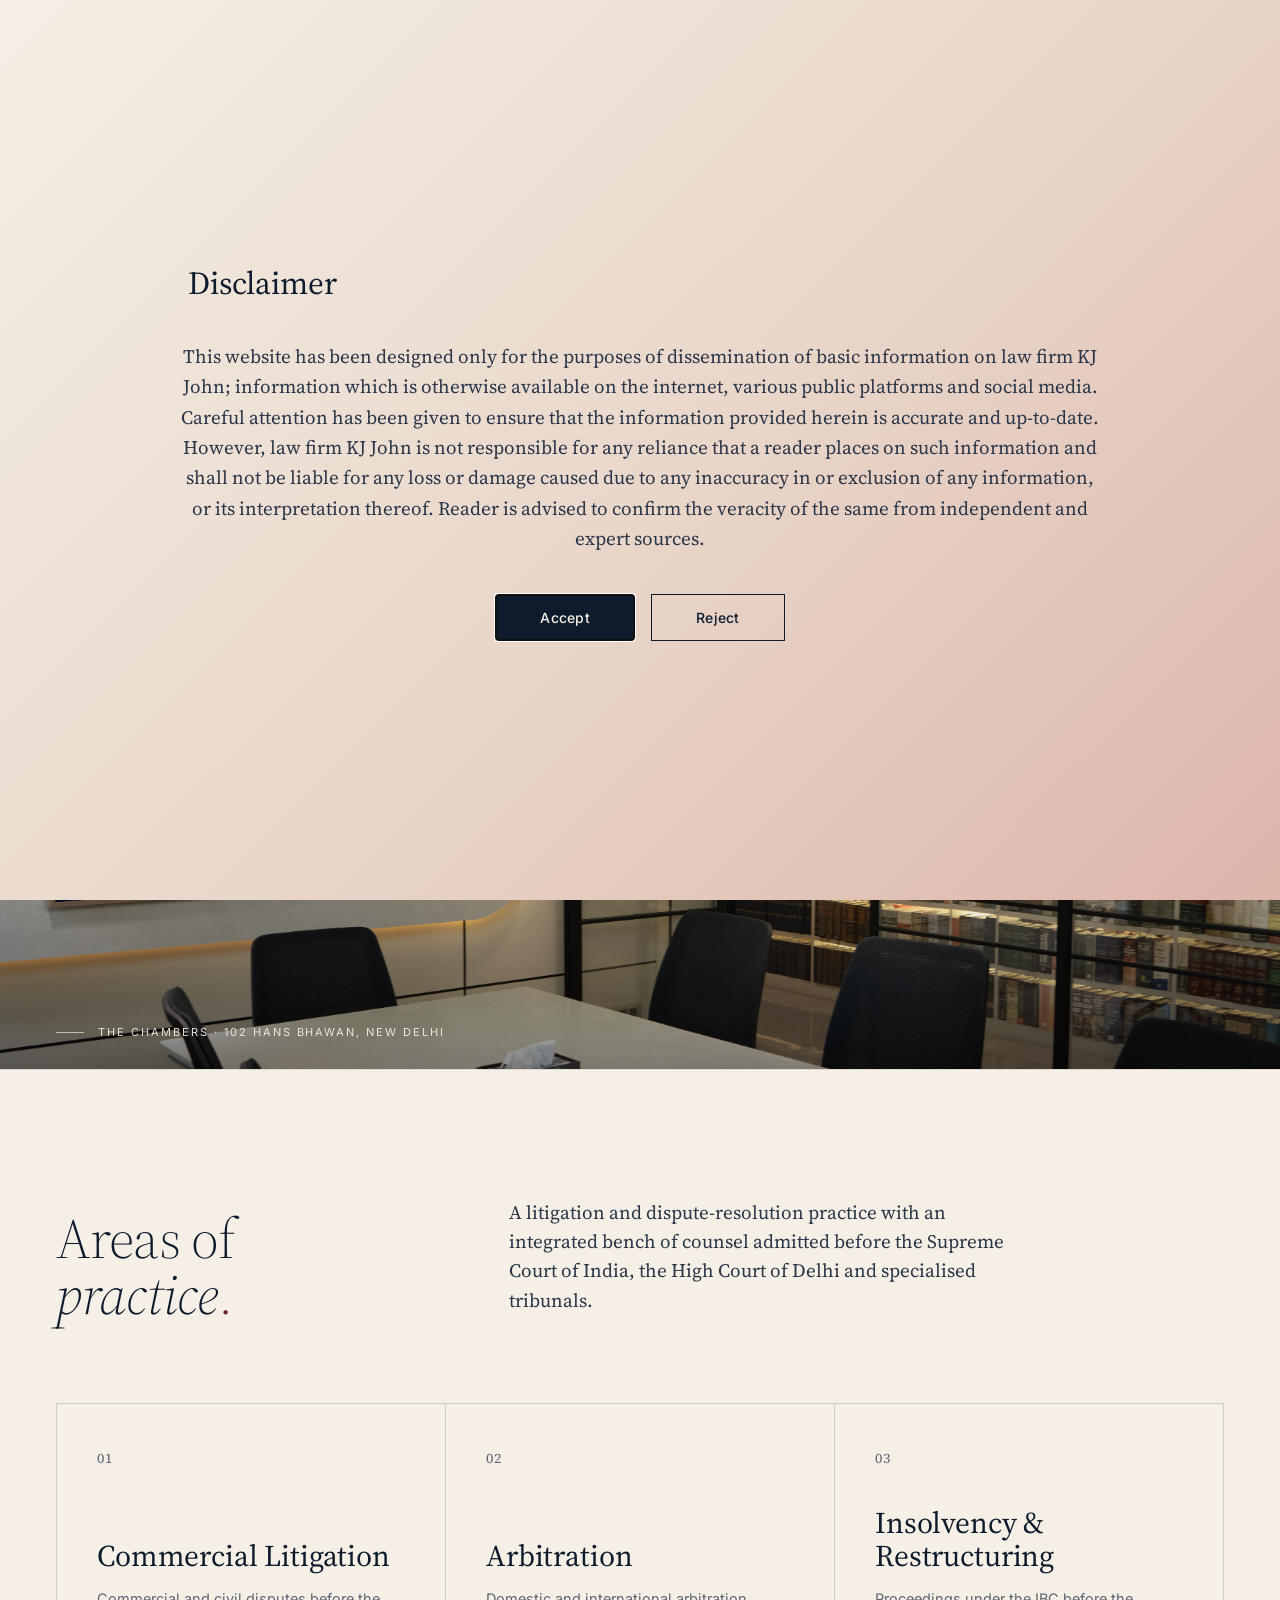
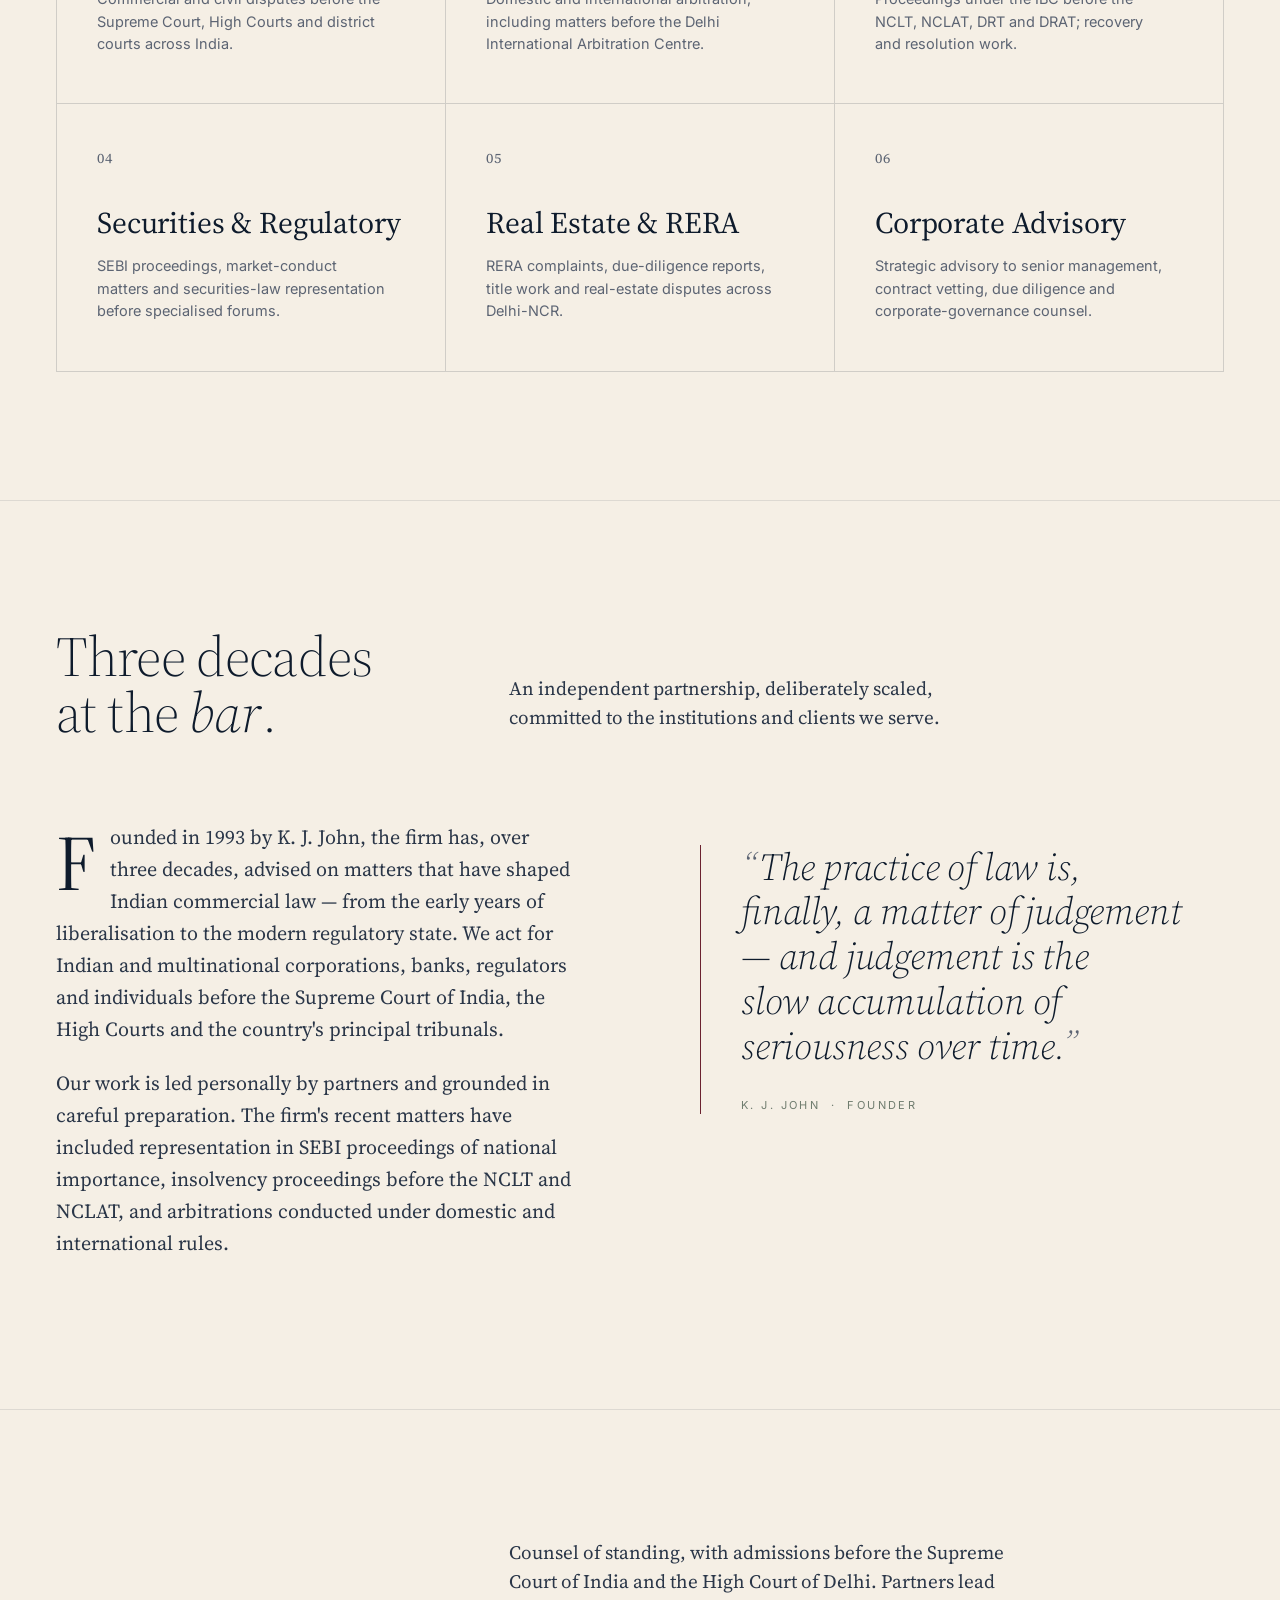
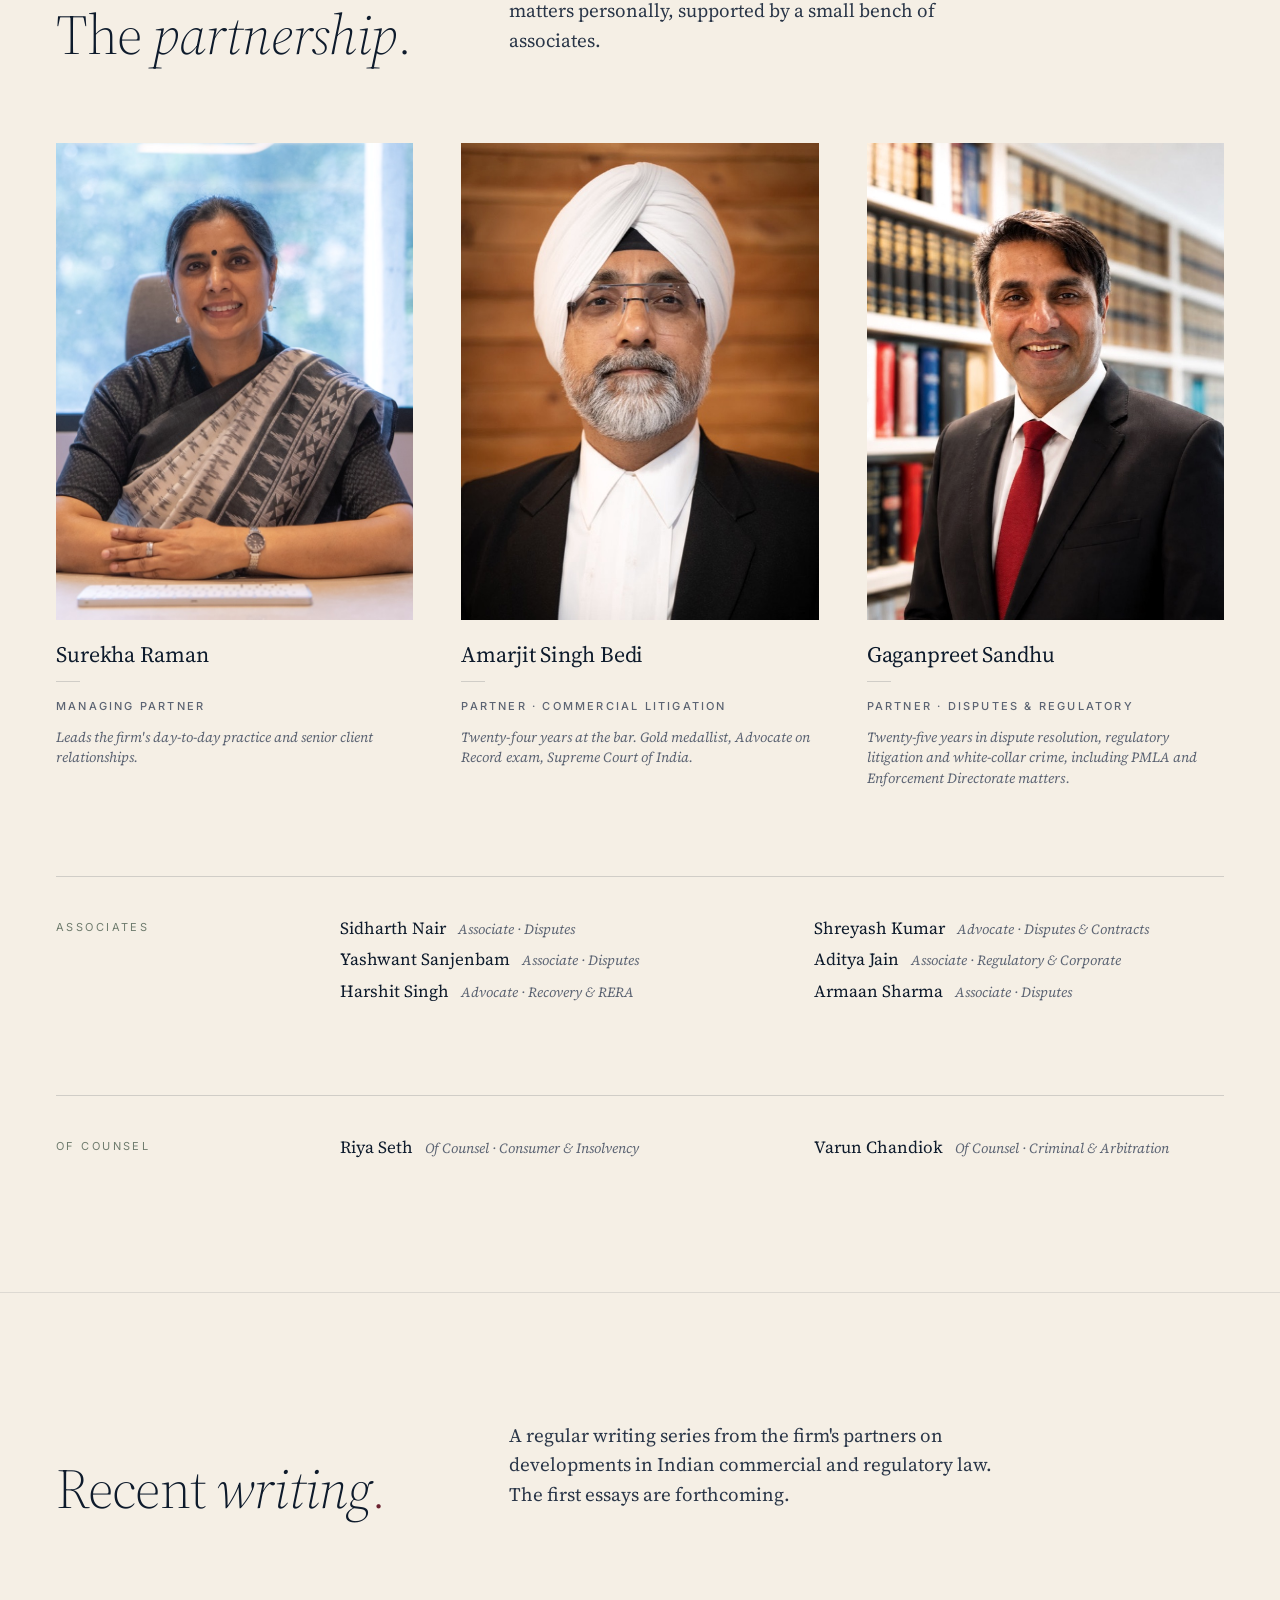
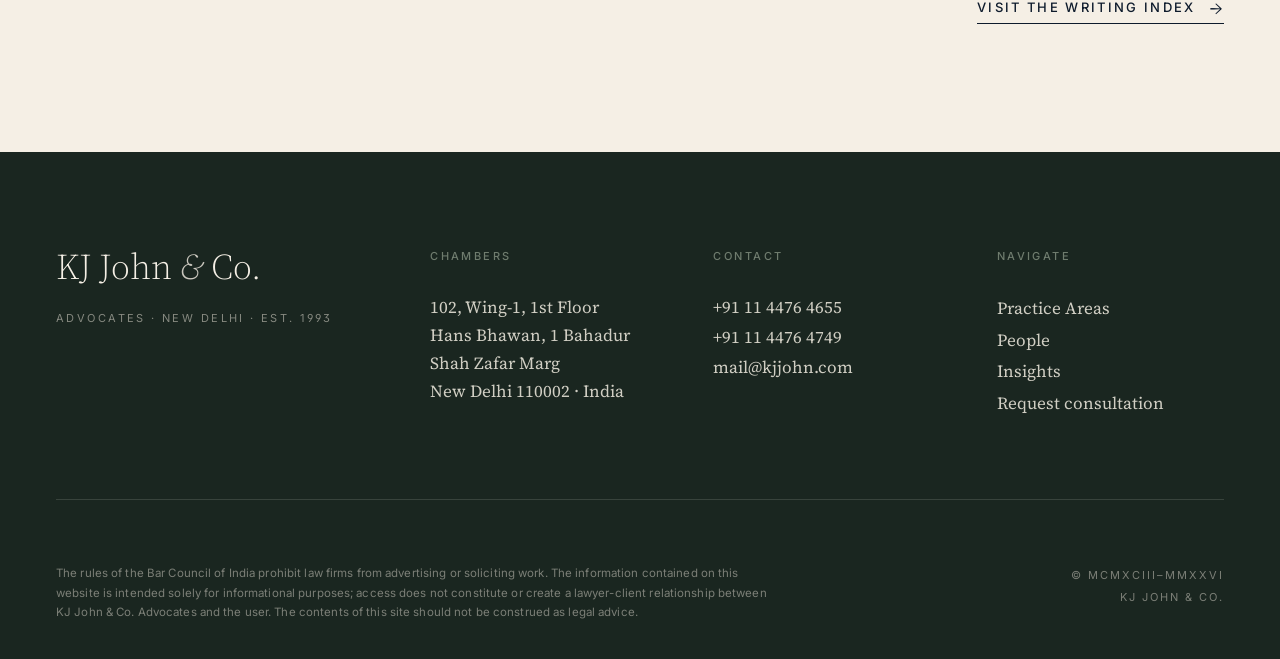
==== commit 46416ead: "Replace Surekha Raman portrait with new photo Co-Authored-By: Claude Opus 4.8 <noreply@anthropic.com" ====
--- a/index.html
+++ b/index.html
@@ -145,7 +145,7 @@
 
       <div class="people-grid" style="grid-template-columns: repeat(3, 1fr); column-gap: 48px; row-gap: 64px;">
         <article class="person p1">
-          <div class="portrait"><img src="images/people/surekha-raman.jpg" alt="Surekha Raman"></div>
+          <div class="portrait"><img src="images/people/surekha-raman.jpg?v=2" alt="Surekha Raman"></div>
           <div class="name">Surekha Raman</div>
           <div class="bar"></div>
           <div class="role">Managing Partner</div>
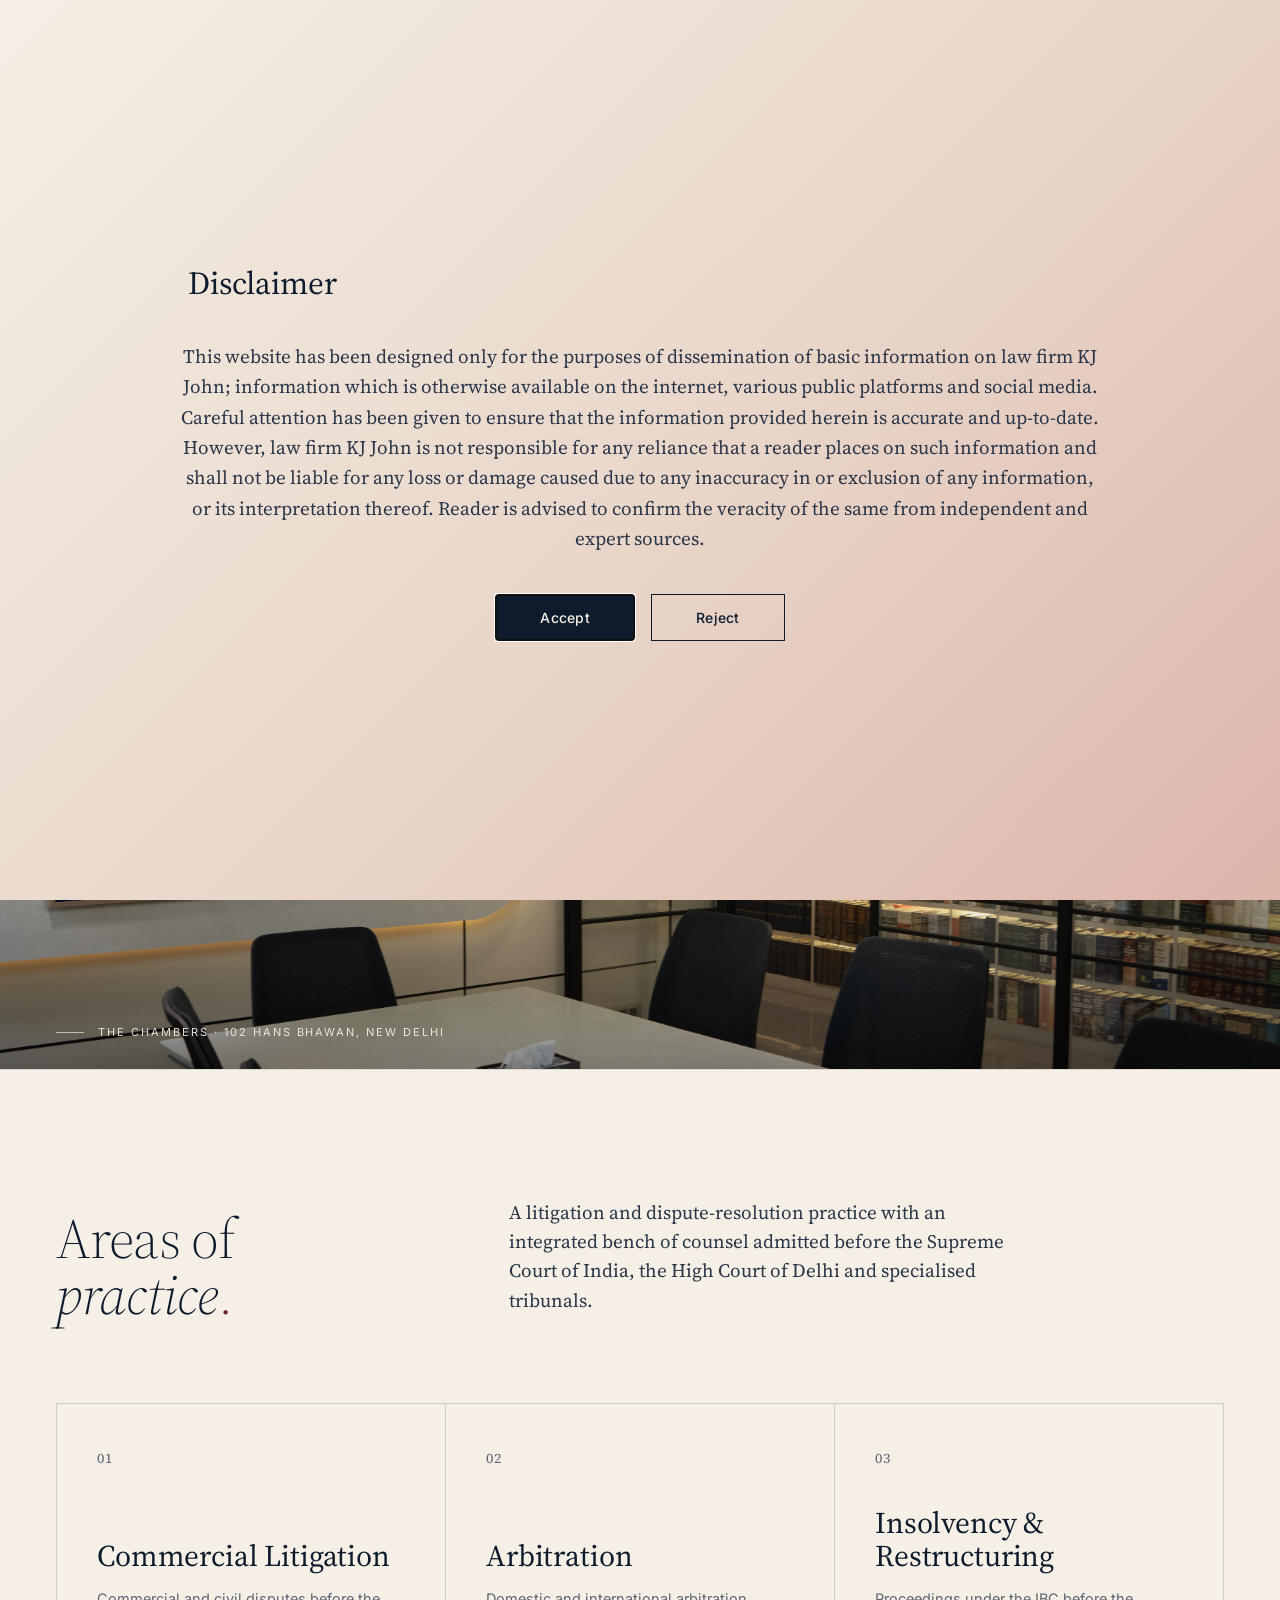
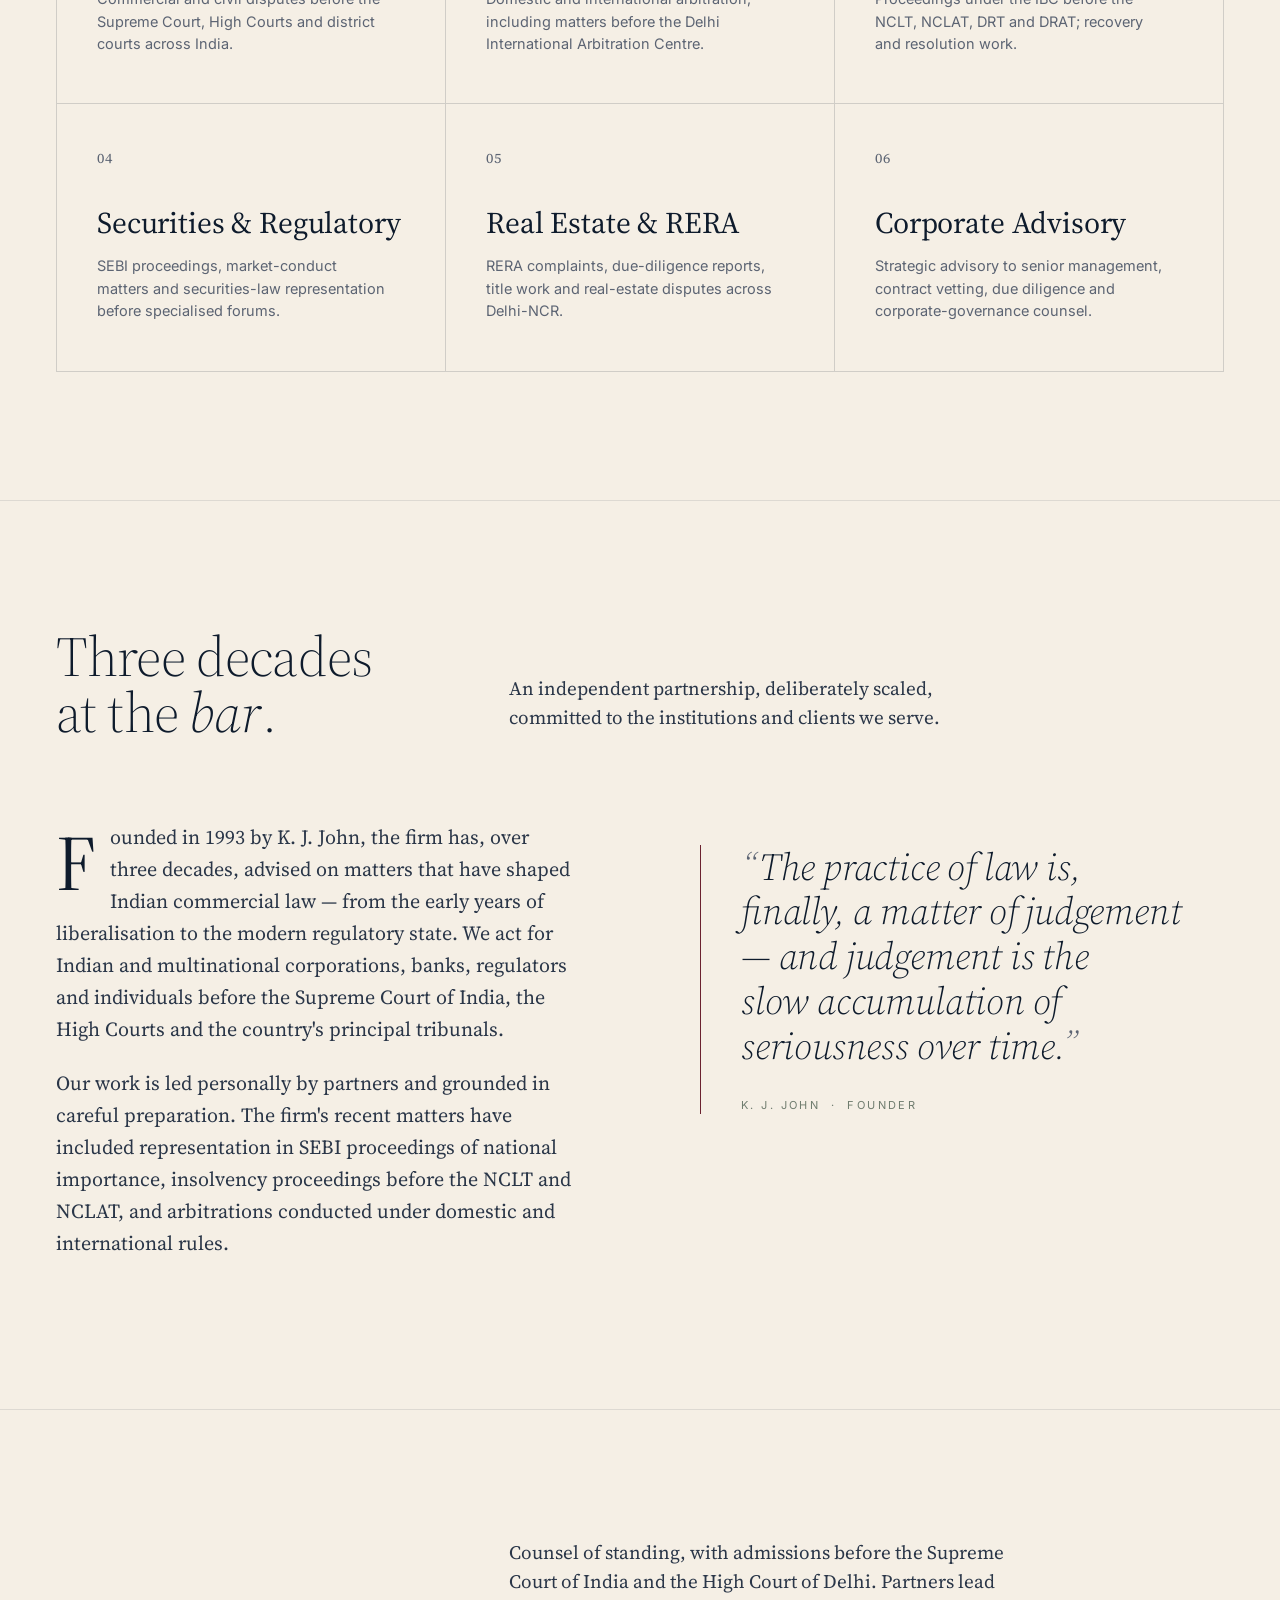
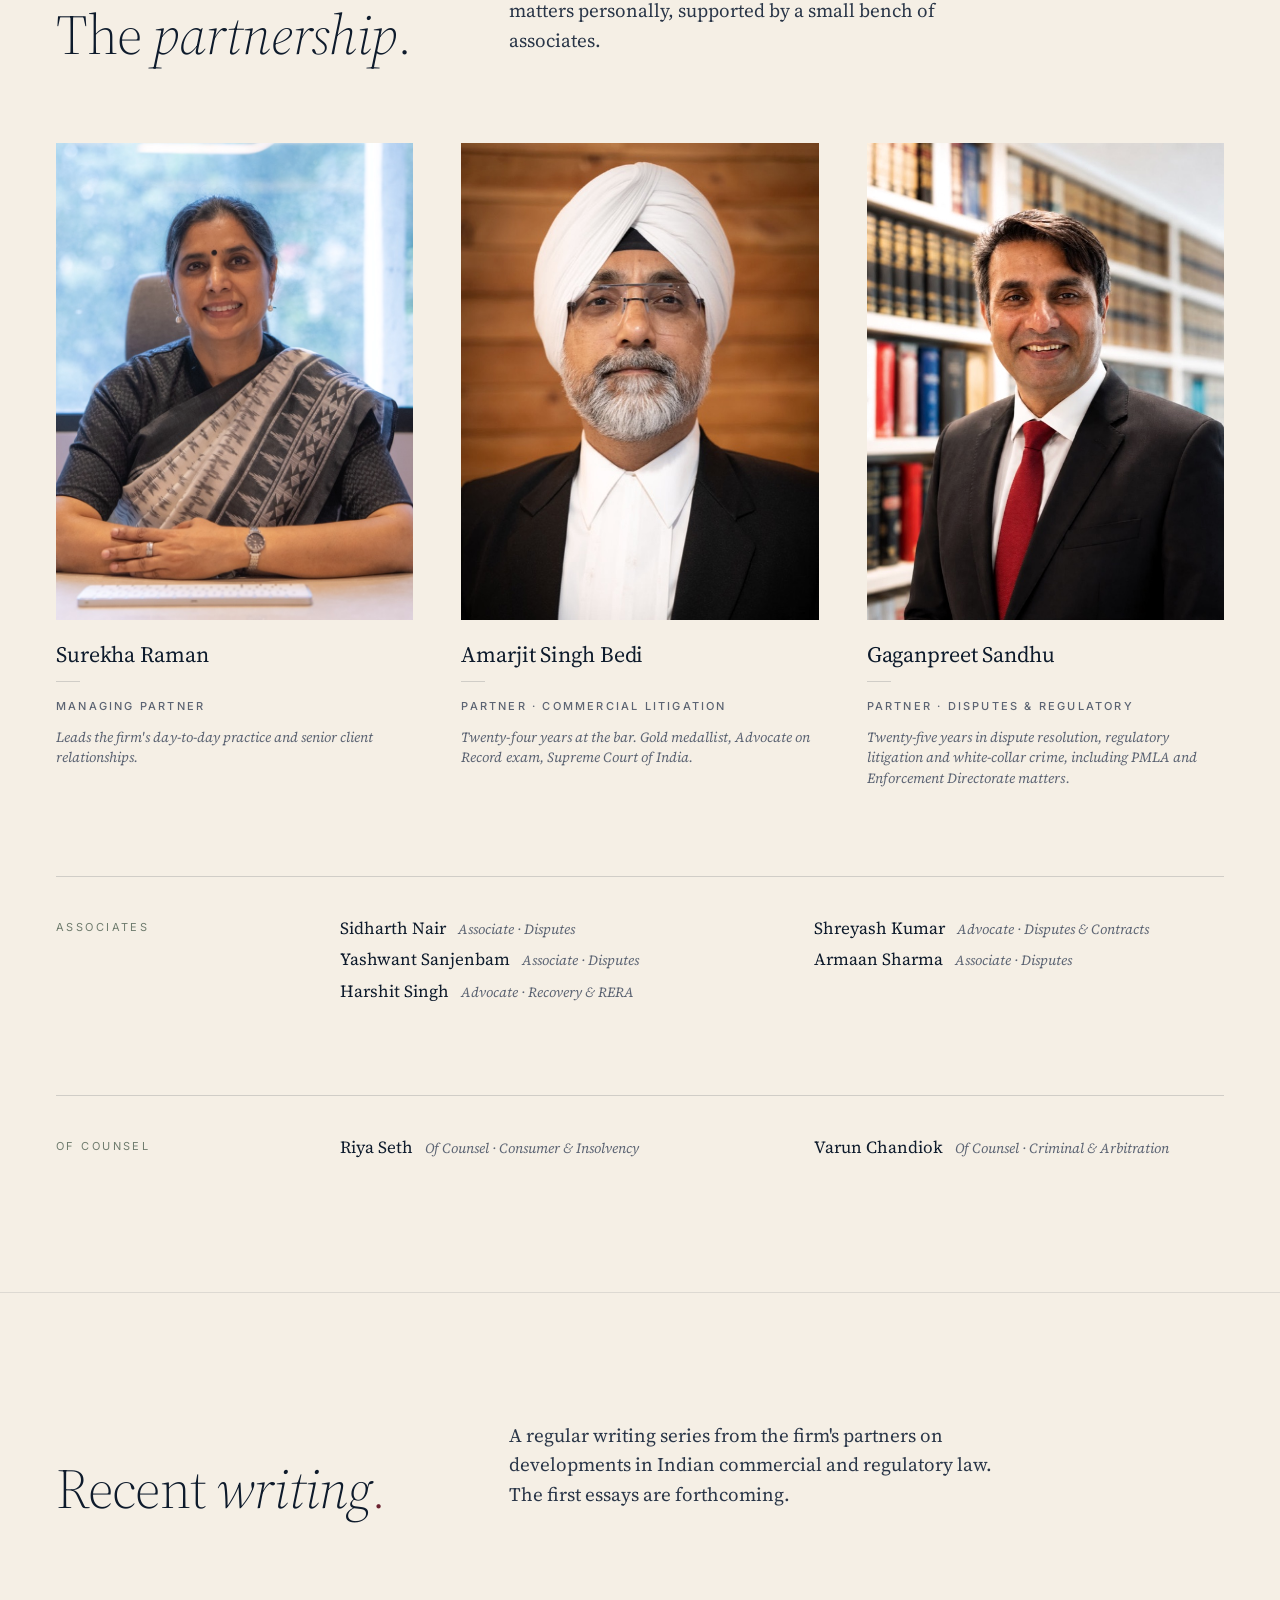
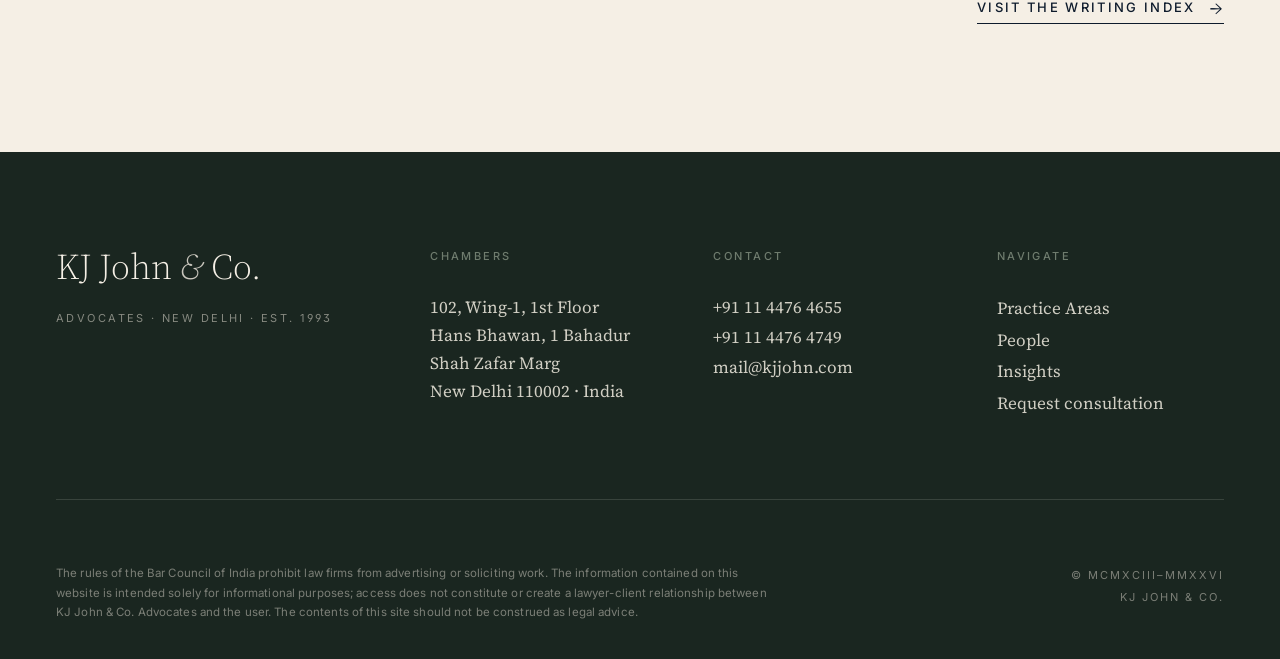
==== commit c2747ef7: "Remove Aditya Jain from homepage and people page Co-Authored-By: claude-flow <ruv@ruv.net>" ====
--- a/index.html
+++ b/index.html
@@ -174,7 +174,6 @@
           <div><span class="nm">Yashwant Sanjenbam</span> &nbsp; <span class="rl">Associate · Disputes</span></div>
           <div><span class="nm">Harshit Singh</span> &nbsp; <span class="rl">Advocate · Recovery &amp; RERA</span></div>
           <div><span class="nm">Shreyash Kumar</span> &nbsp; <span class="rl">Advocate · Disputes &amp; Contracts</span></div>
-          <div><span class="nm">Aditya Jain</span> &nbsp; <span class="rl">Associate · Regulatory &amp; Corporate</span></div>
           <div><span class="nm">Armaan Sharma</span> &nbsp; <span class="rl">Associate · Disputes</span></div>
         </div>
       </div>
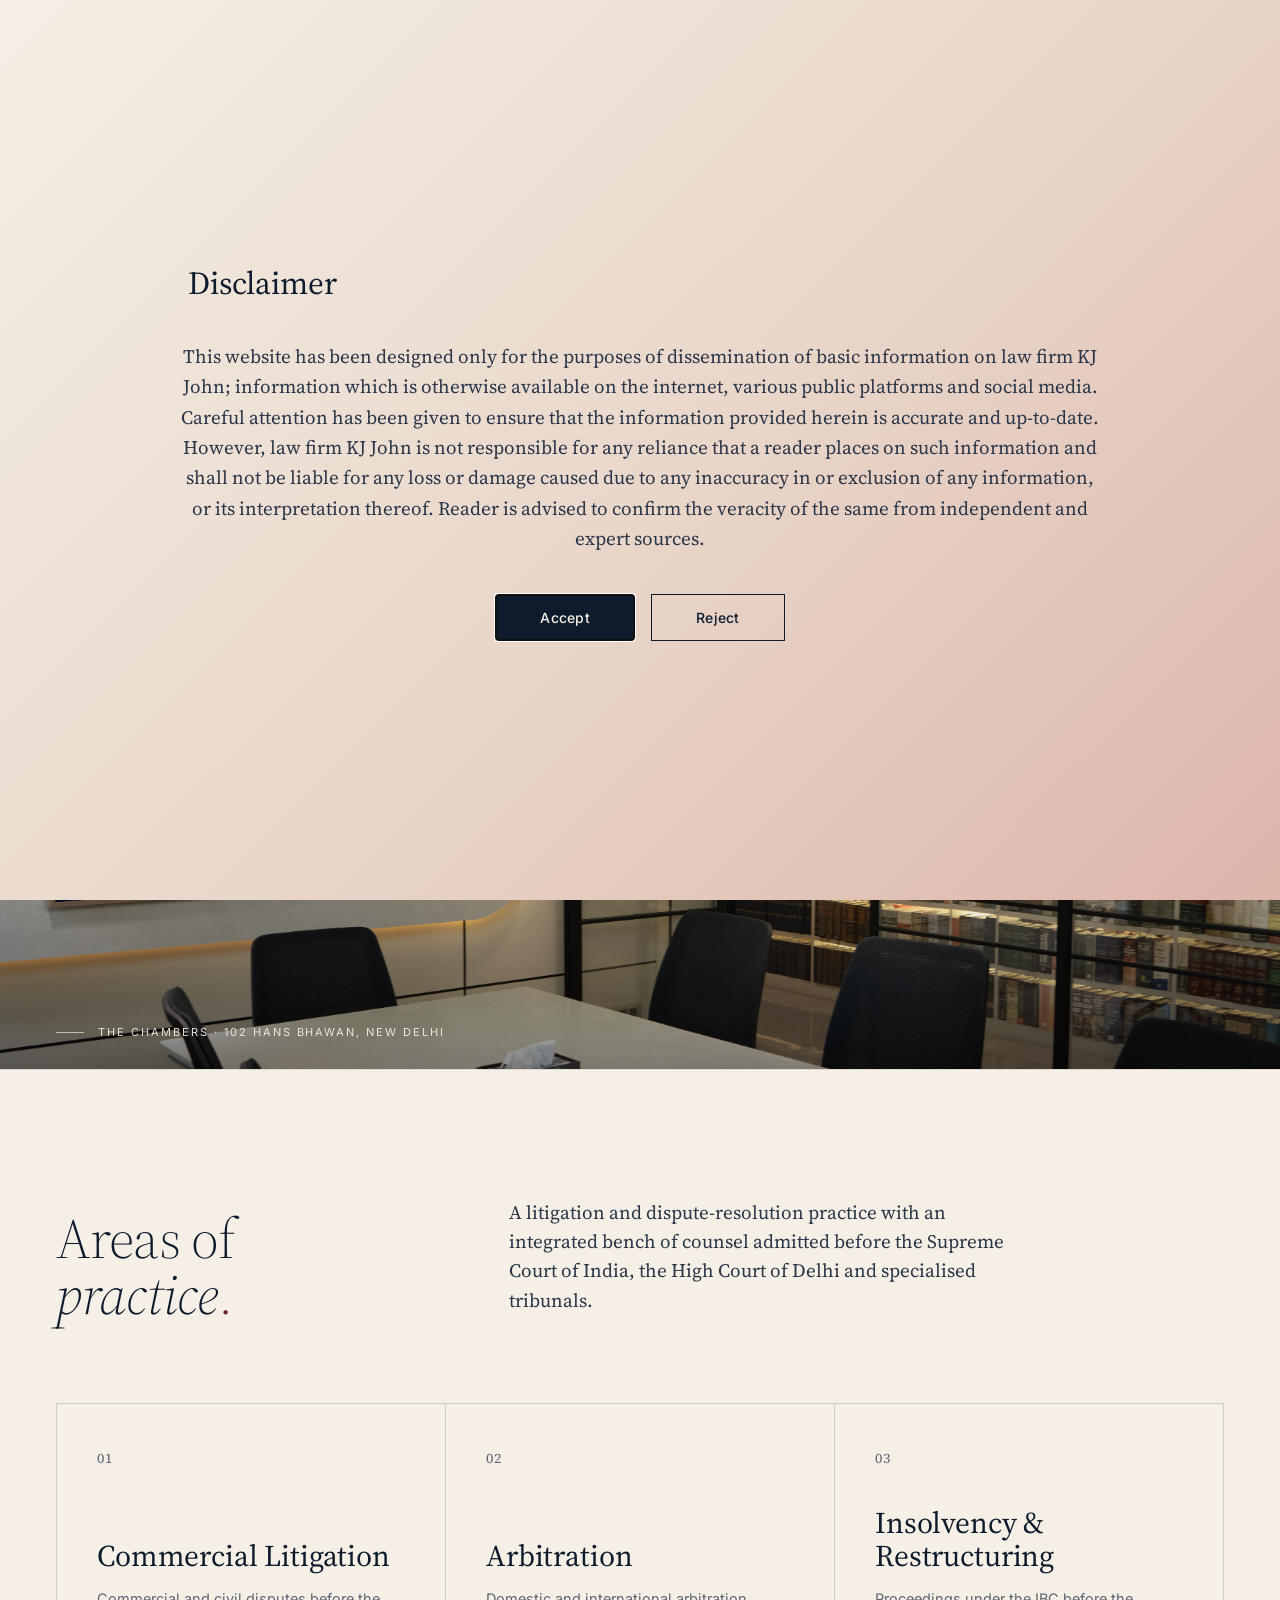
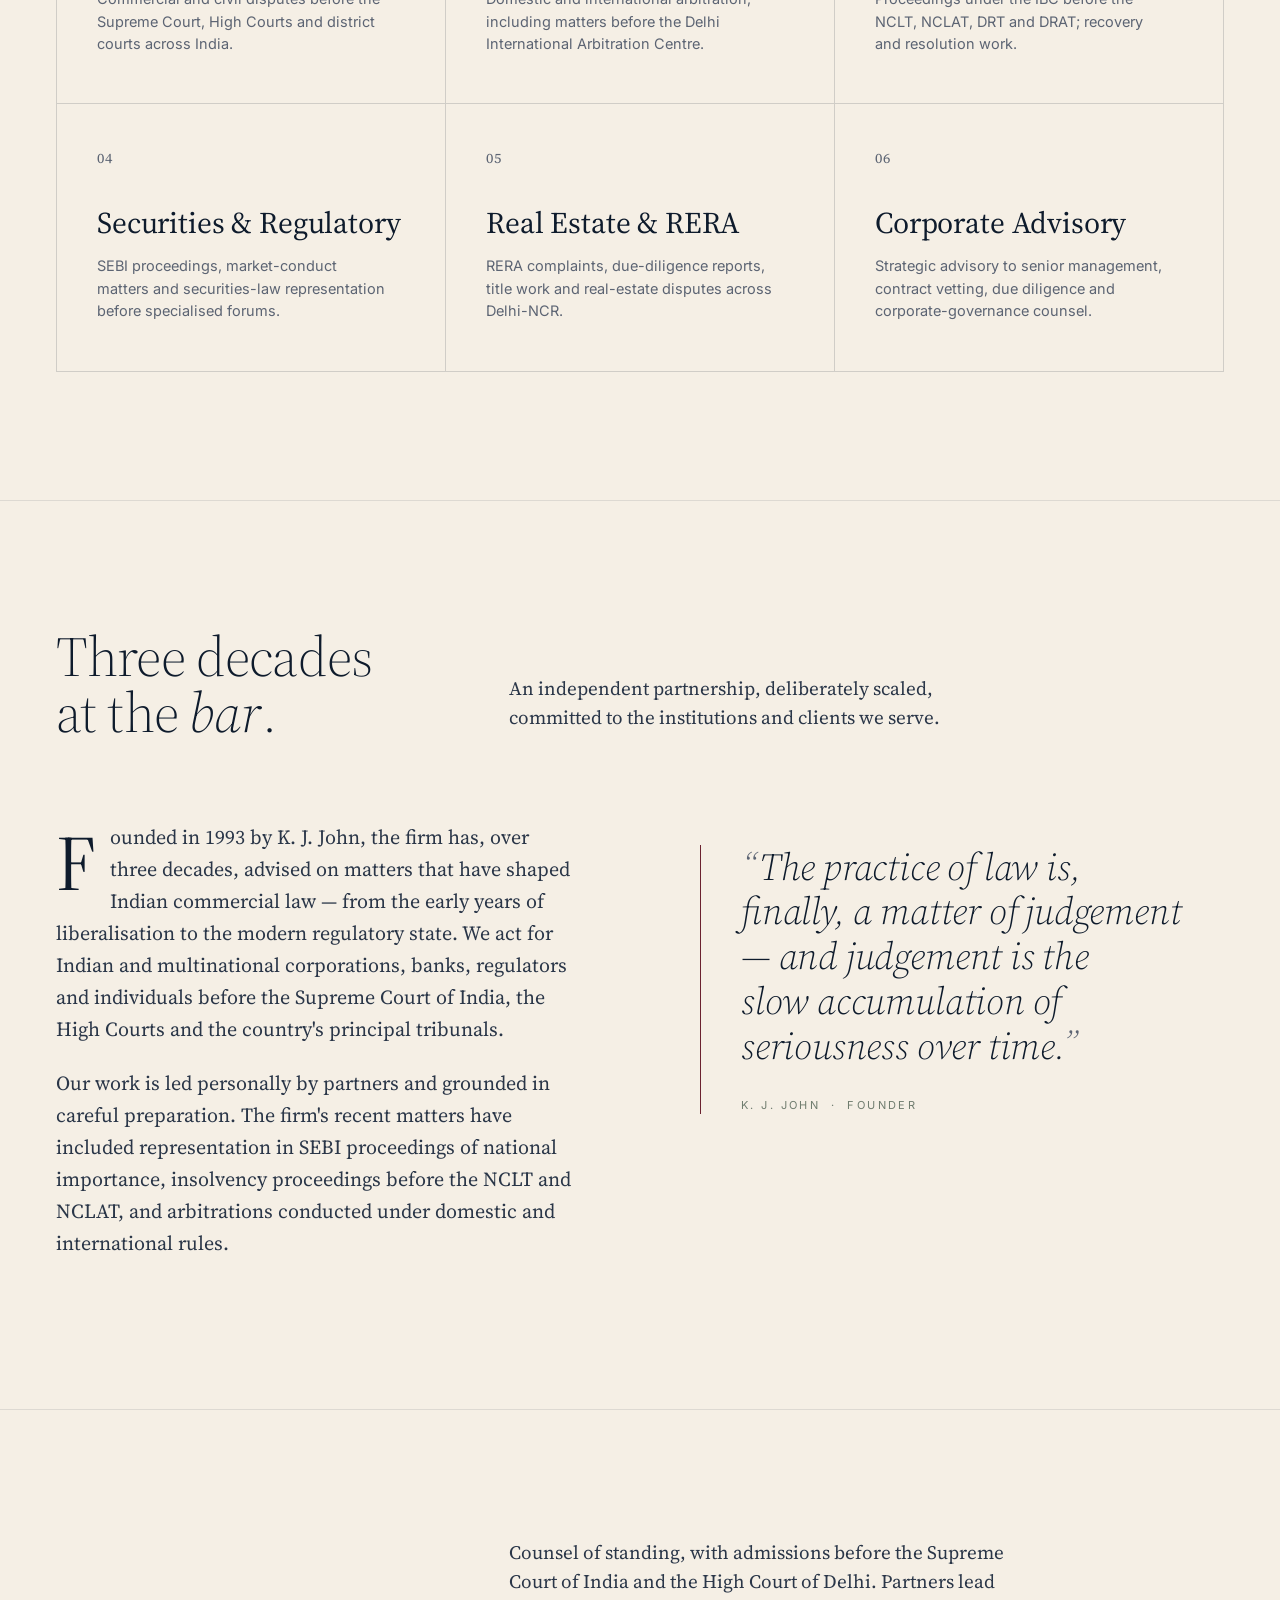
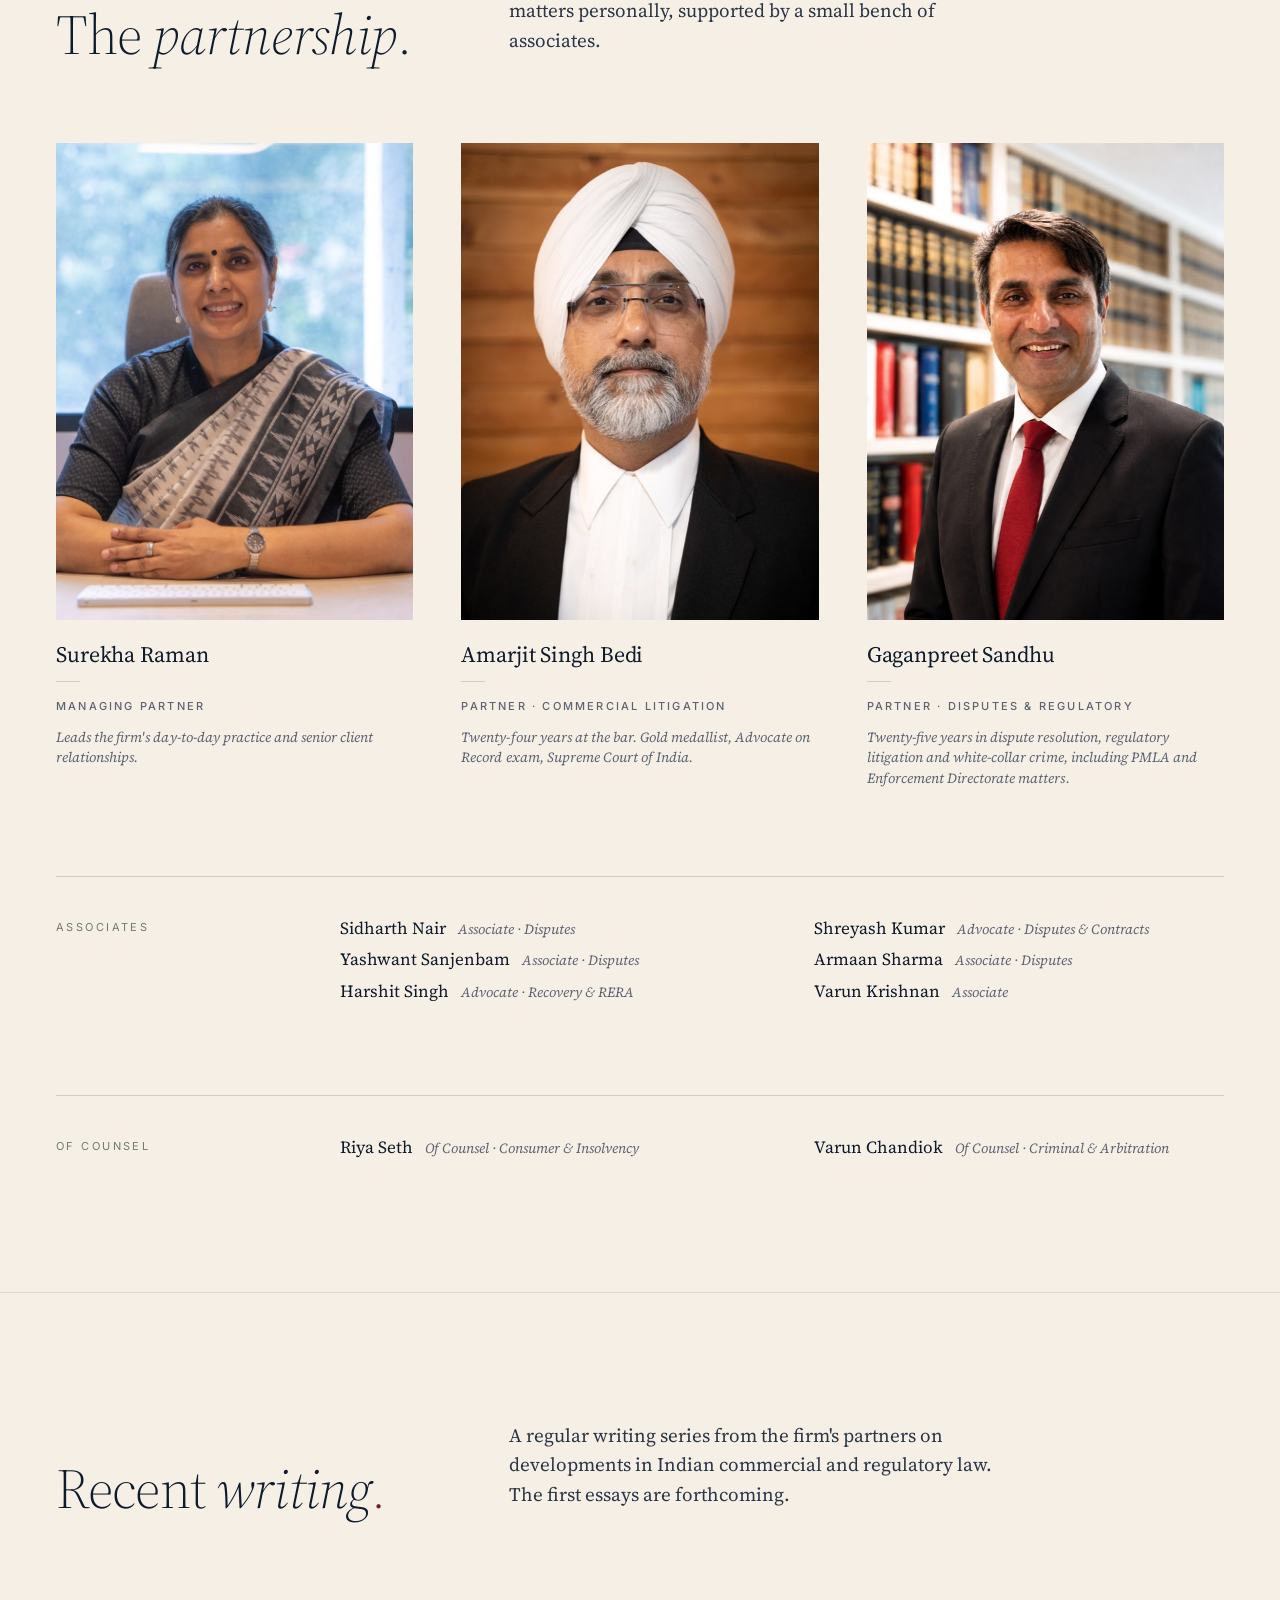
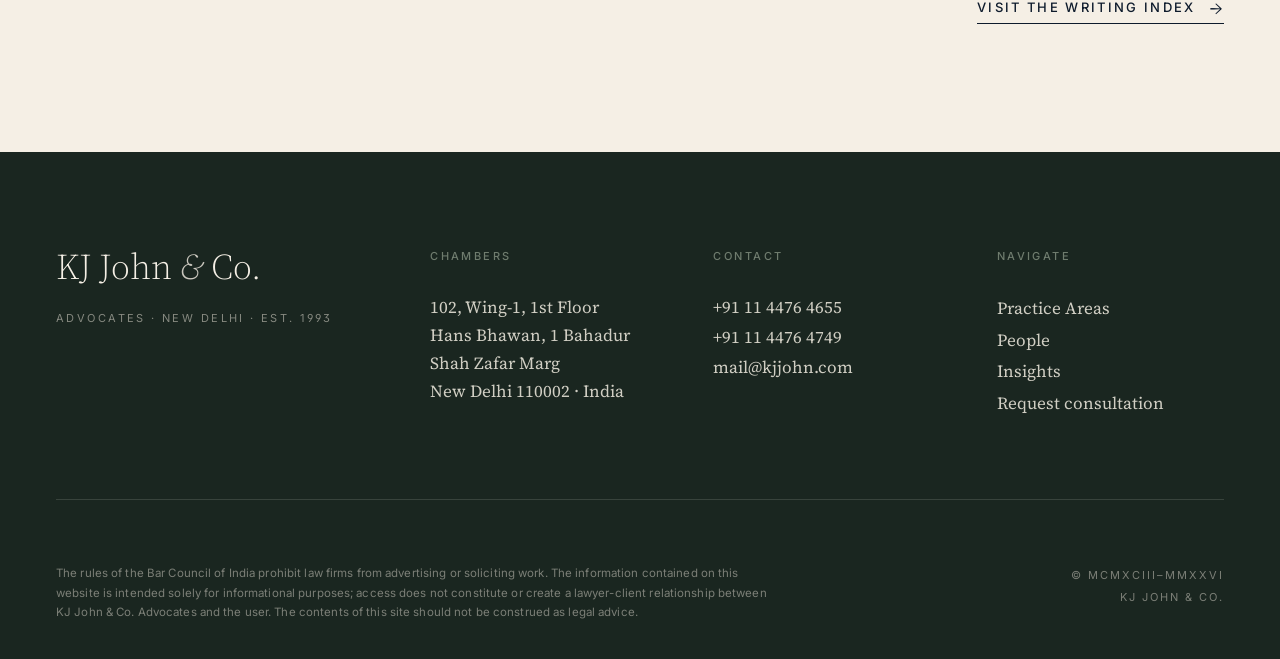
==== commit edeaeec2: "Add Varun Krishnan as Associate (homepage + people page + portrait) Co-Authored-By: claude-flow <ruv" ====
--- a/index.html
+++ b/index.html
@@ -175,6 +175,7 @@
           <div><span class="nm">Harshit Singh</span> &nbsp; <span class="rl">Advocate · Recovery &amp; RERA</span></div>
           <div><span class="nm">Shreyash Kumar</span> &nbsp; <span class="rl">Advocate · Disputes &amp; Contracts</span></div>
           <div><span class="nm">Armaan Sharma</span> &nbsp; <span class="rl">Associate · Disputes</span></div>
+          <div><span class="nm">Varun Krishnan</span> &nbsp; <span class="rl">Associate</span></div>
         </div>
       </div>
 
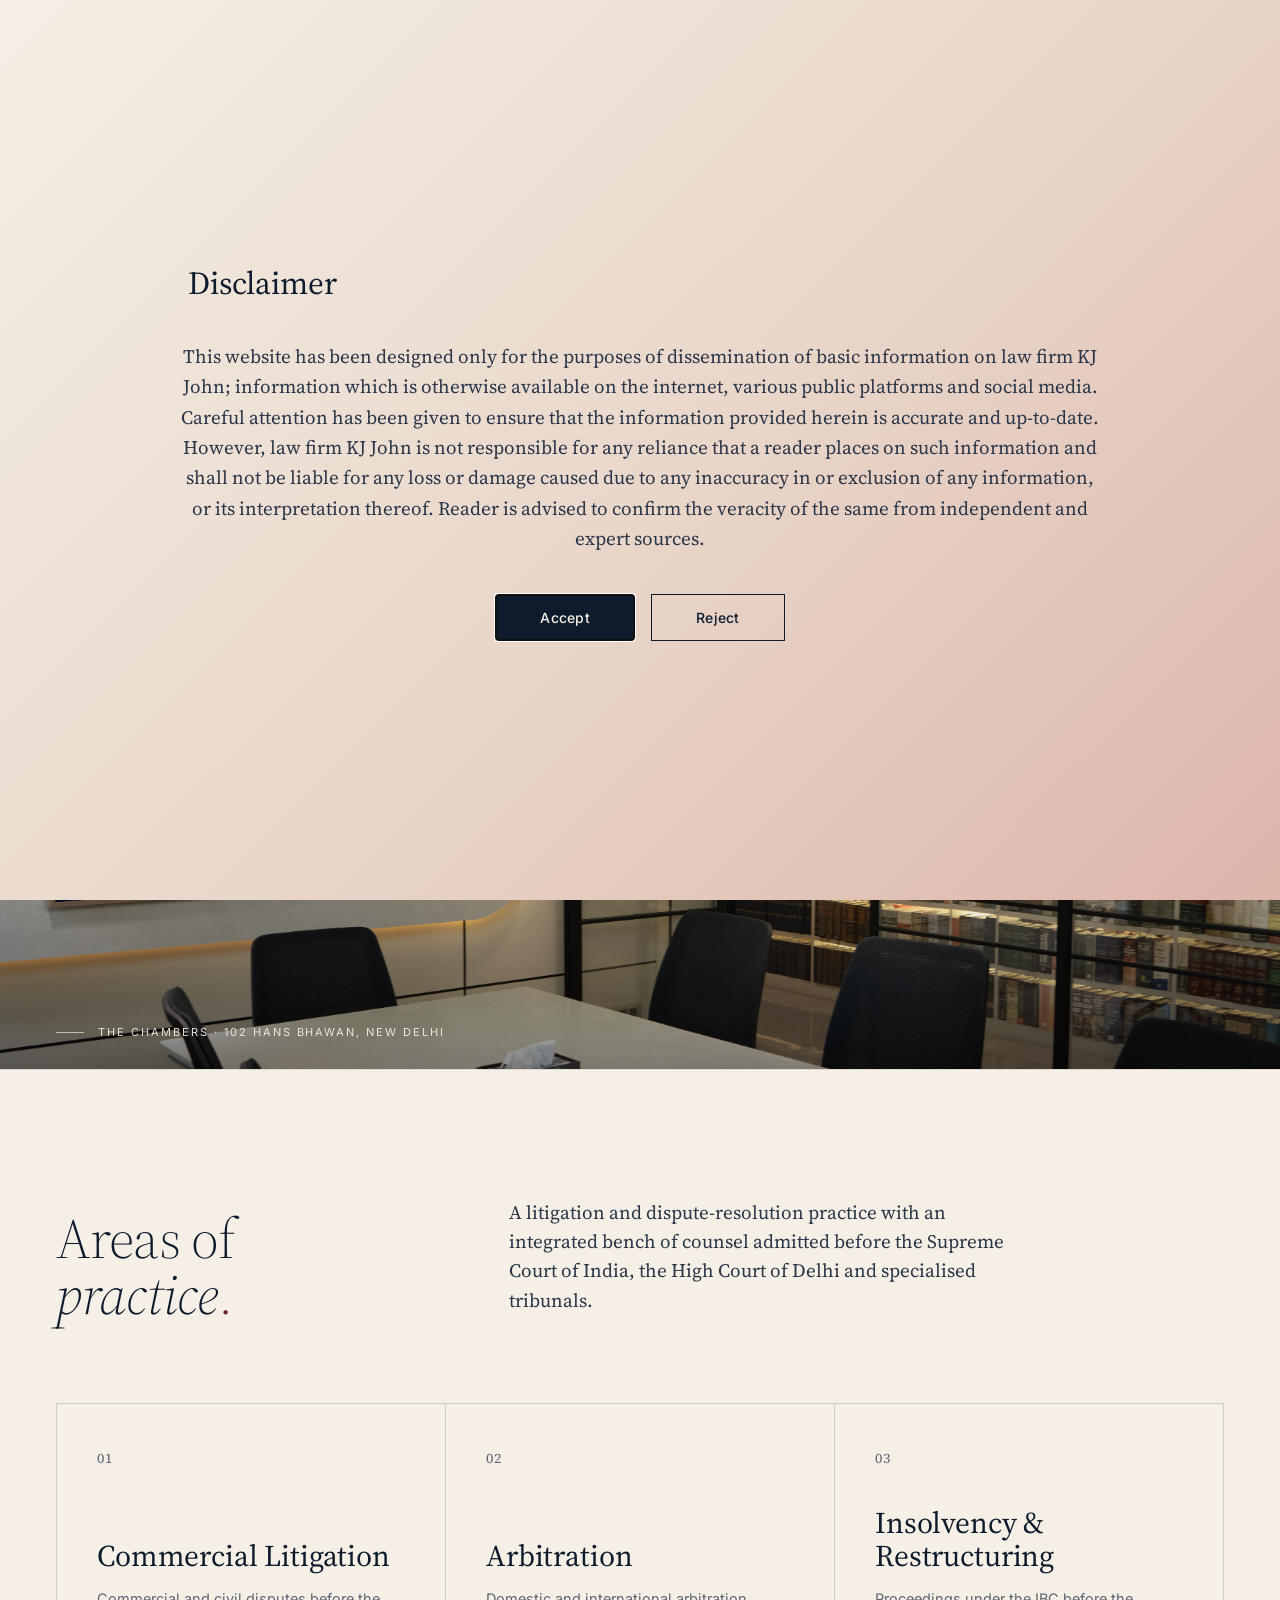
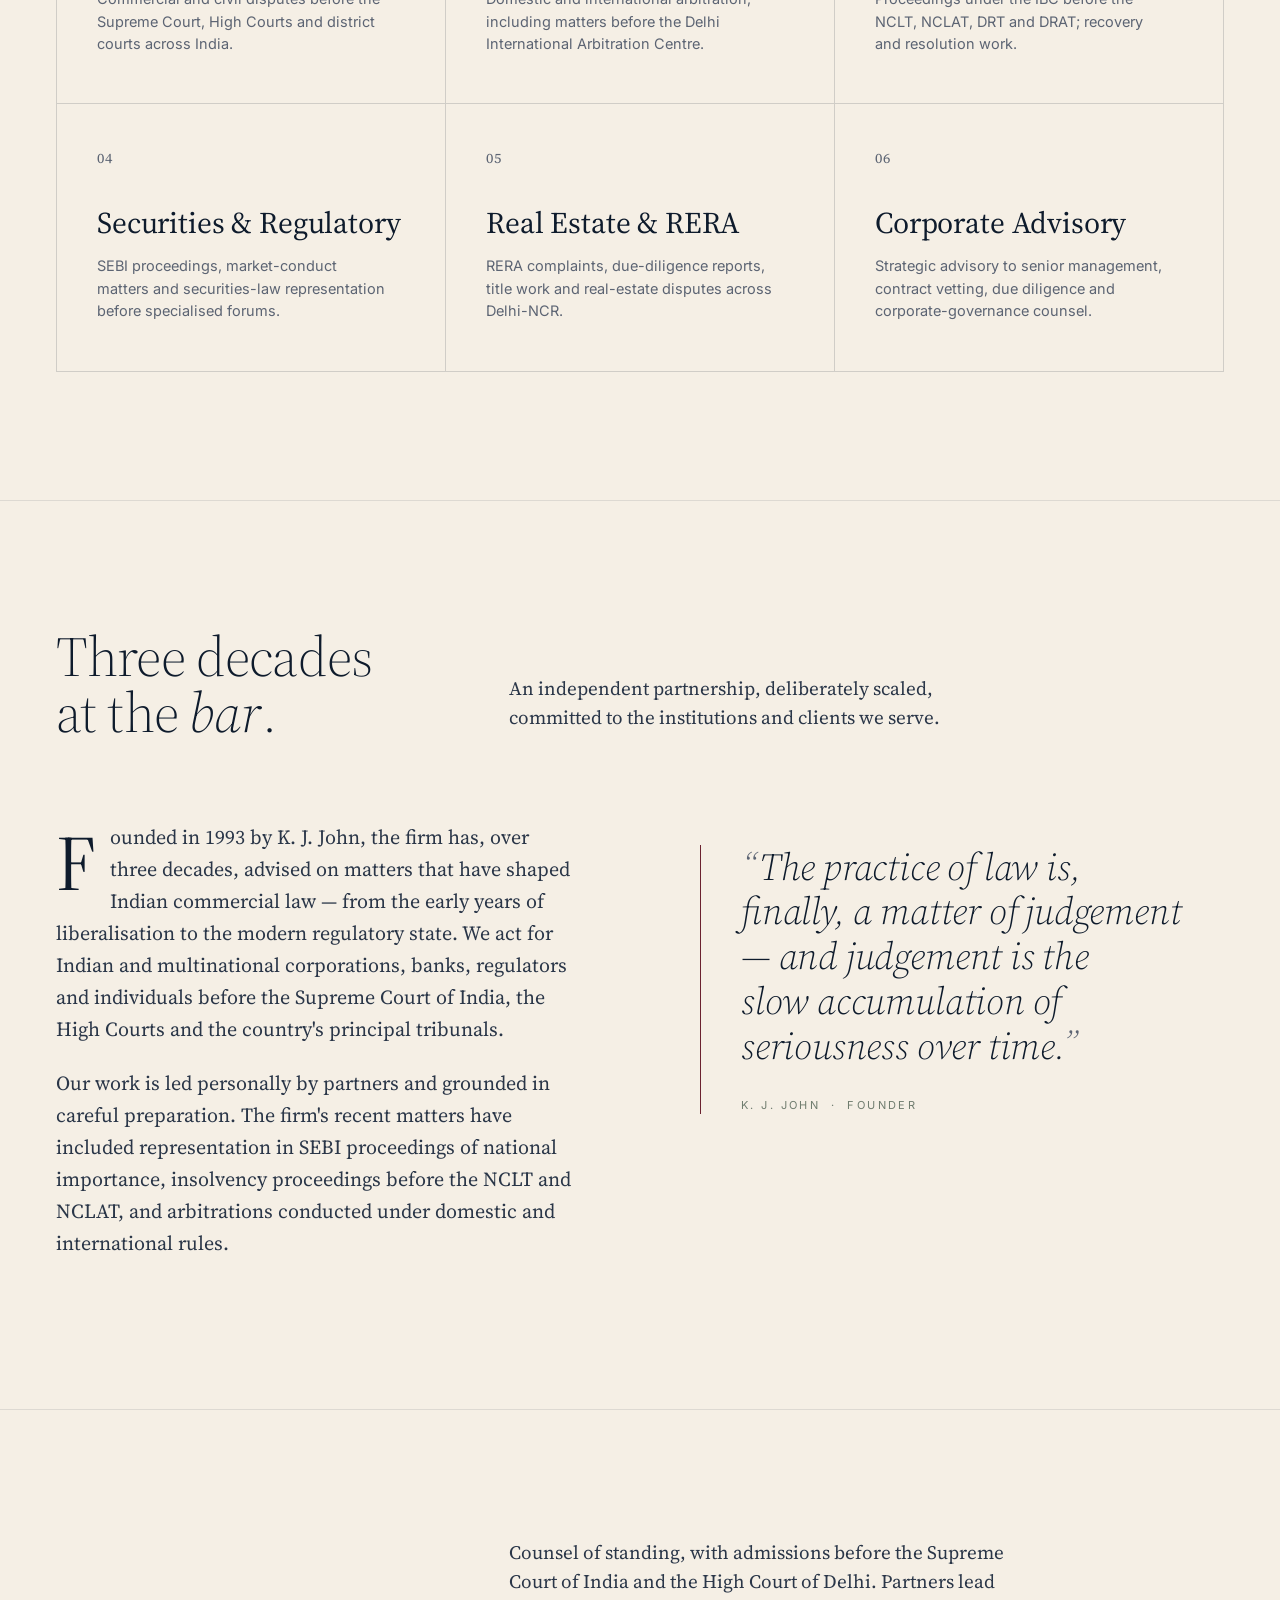
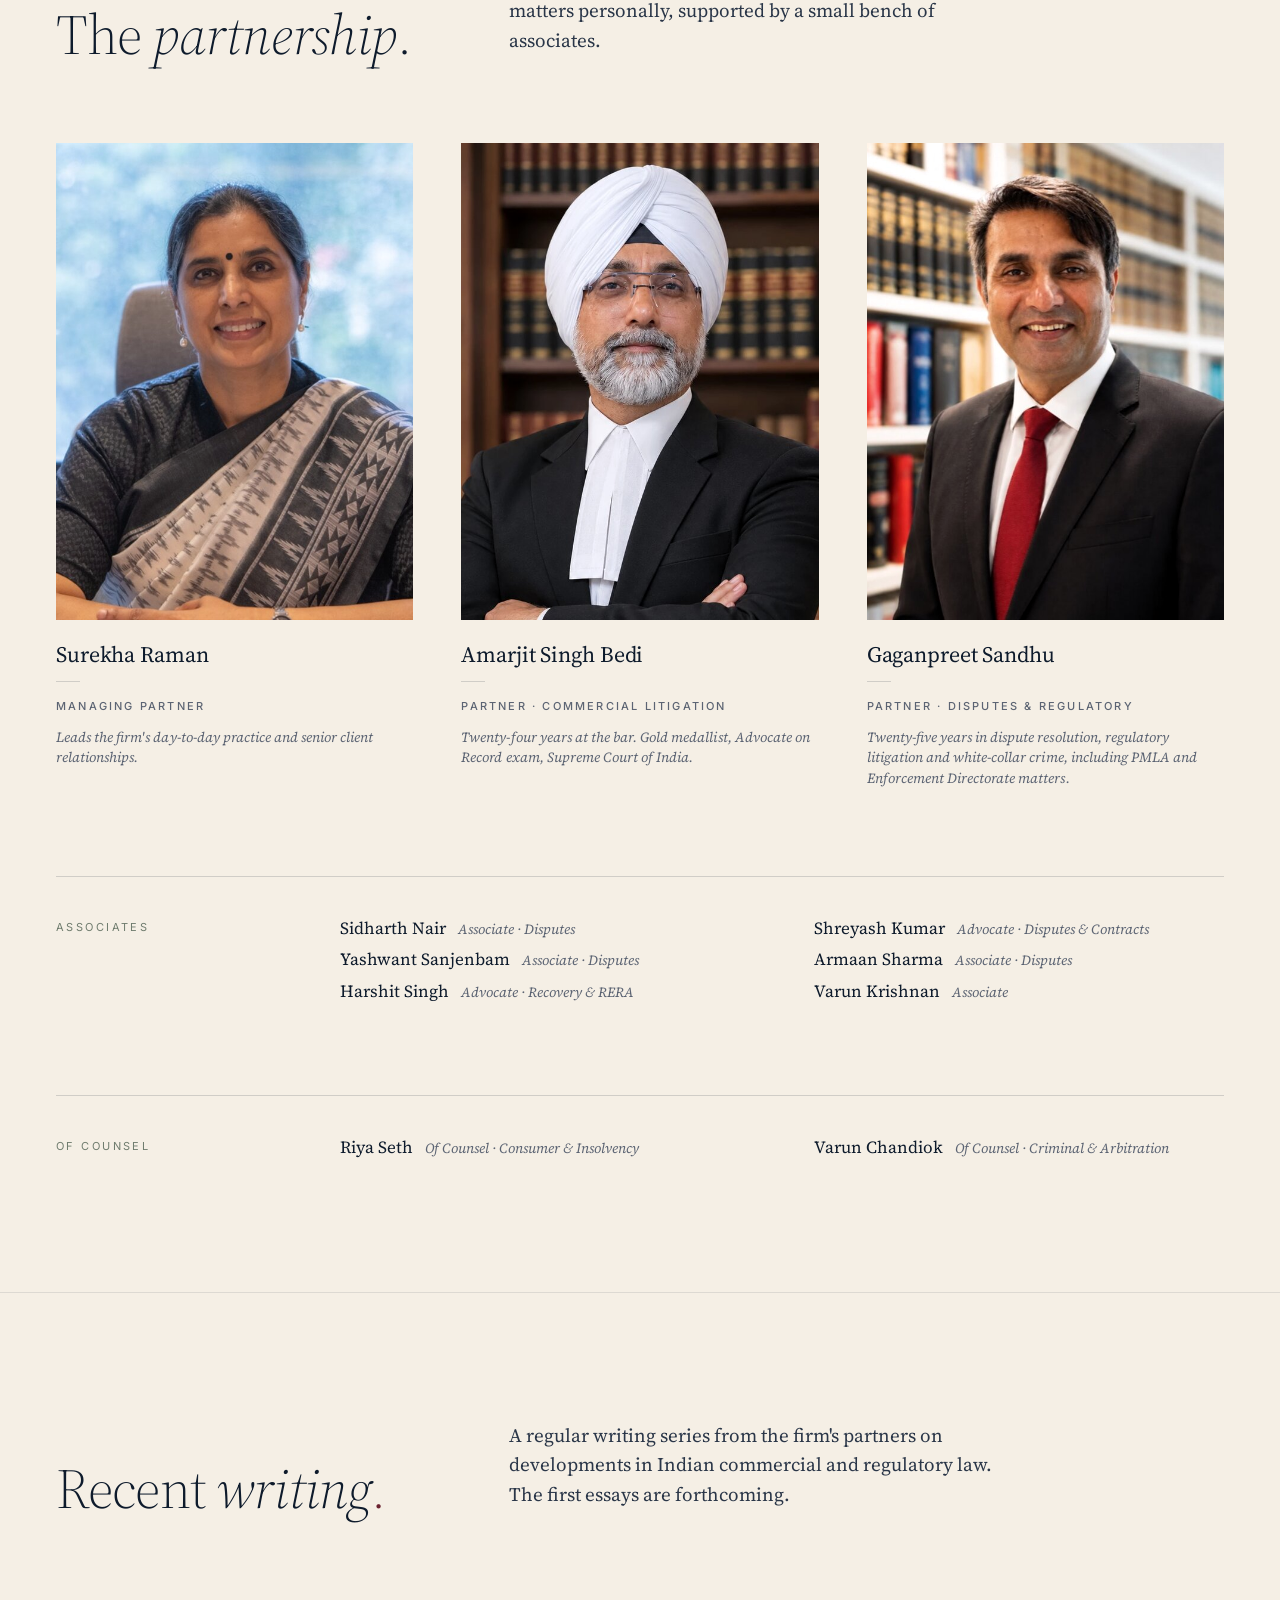
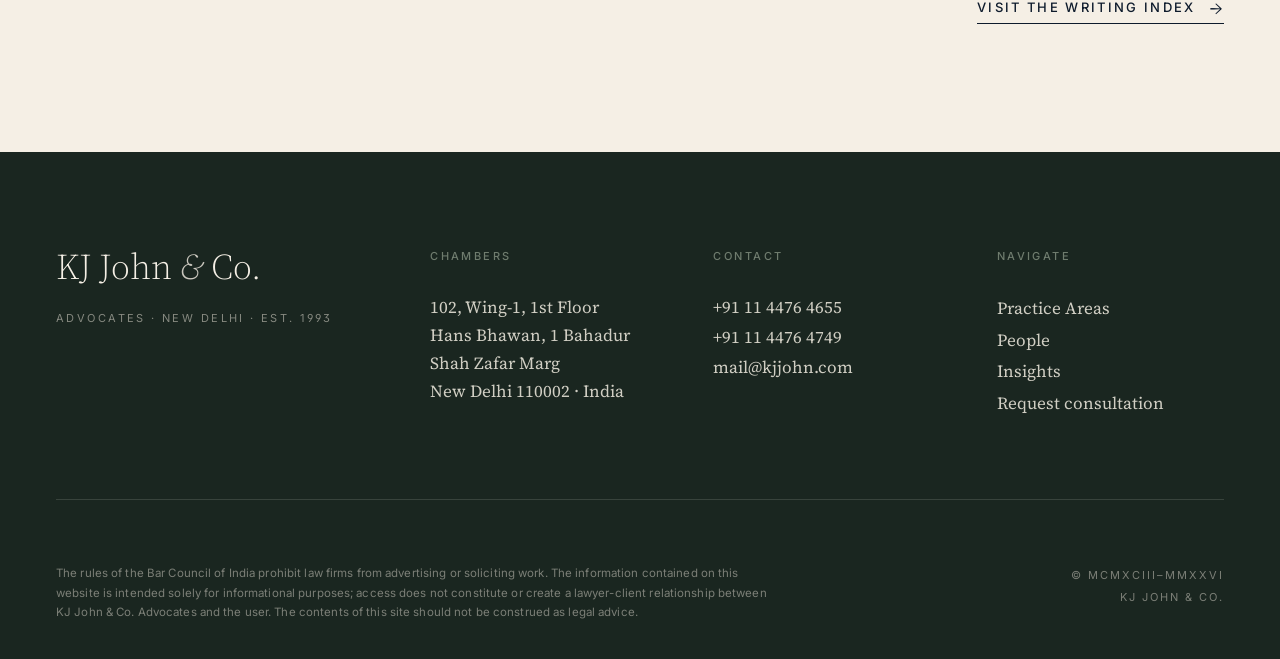
==== commit 84fbb9e6: "New Amarjit Singh Bedi portrait; match framing of all three partner photos Co-Authored-By: claude-fl" ====
--- a/index.html
+++ b/index.html
@@ -145,21 +145,21 @@
 
       <div class="people-grid" style="grid-template-columns: repeat(3, 1fr); column-gap: 48px; row-gap: 64px;">
         <article class="person p1">
-          <div class="portrait"><img src="images/people/surekha-raman.jpg?v=2" alt="Surekha Raman"></div>
+          <div class="portrait"><img src="images/people/surekha-raman.jpg?v=3" alt="Surekha Raman"></div>
           <div class="name">Surekha Raman</div>
           <div class="bar"></div>
           <div class="role">Managing Partner</div>
           <div class="detail">Leads the firm's day-to-day practice and senior client relationships.</div>
         </article>
         <article class="person p2">
-          <div class="portrait"><img src="images/people/amarjit-singh-bedi.jpg" alt="Amarjit Singh Bedi"></div>
+          <div class="portrait"><img src="images/people/amarjit-singh-bedi.jpg?v=2" alt="Amarjit Singh Bedi"></div>
           <div class="name">Amarjit Singh Bedi</div>
           <div class="bar"></div>
           <div class="role">Partner · Commercial Litigation</div>
           <div class="detail">Twenty-four years at the bar. Gold medallist, Advocate on Record exam, Supreme Court of India.</div>
         </article>
         <article class="person p3">
-          <div class="portrait"><img src="images/people/gaganpreet-sandhu.jpg" alt="Gaganpreet Sandhu"></div>
+          <div class="portrait"><img src="images/people/gaganpreet-sandhu.jpg?v=2" alt="Gaganpreet Sandhu"></div>
           <div class="name">Gaganpreet Sandhu</div>
           <div class="bar"></div>
           <div class="role">Partner · Disputes &amp; Regulatory</div>
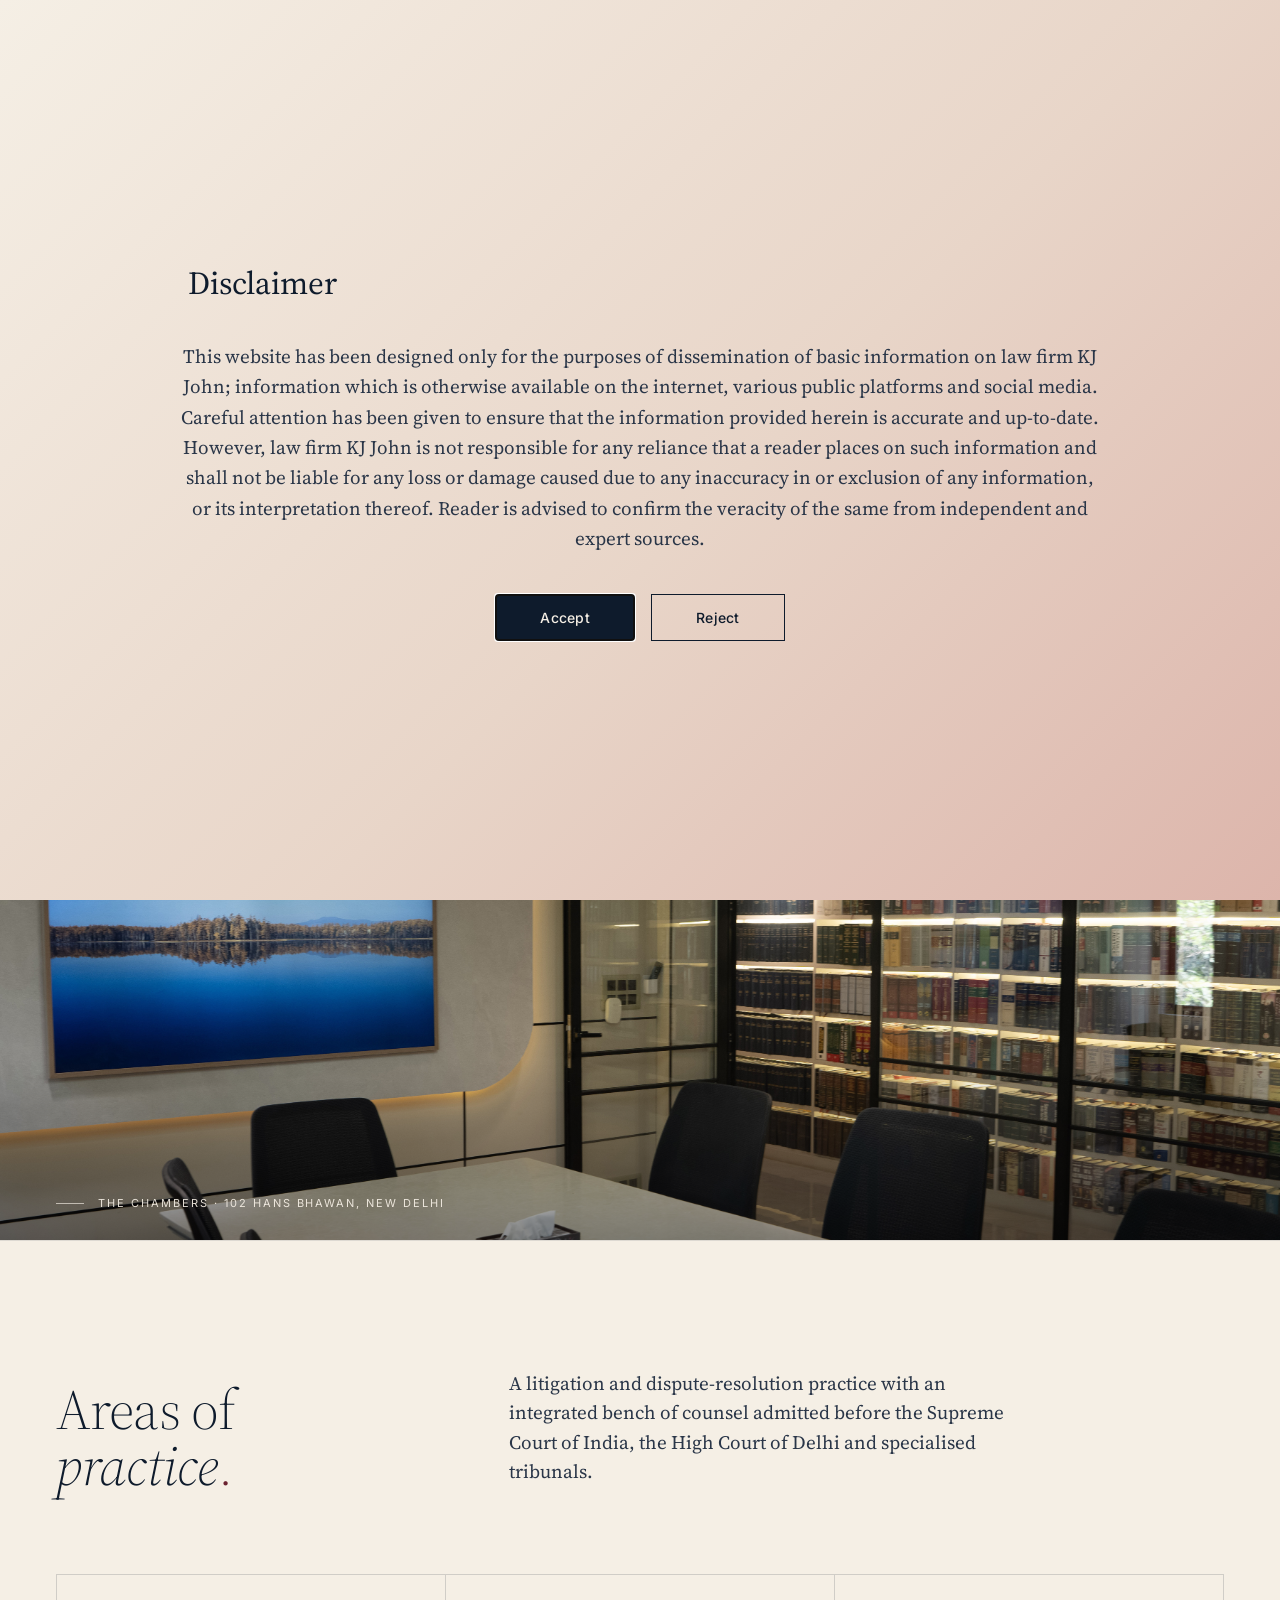
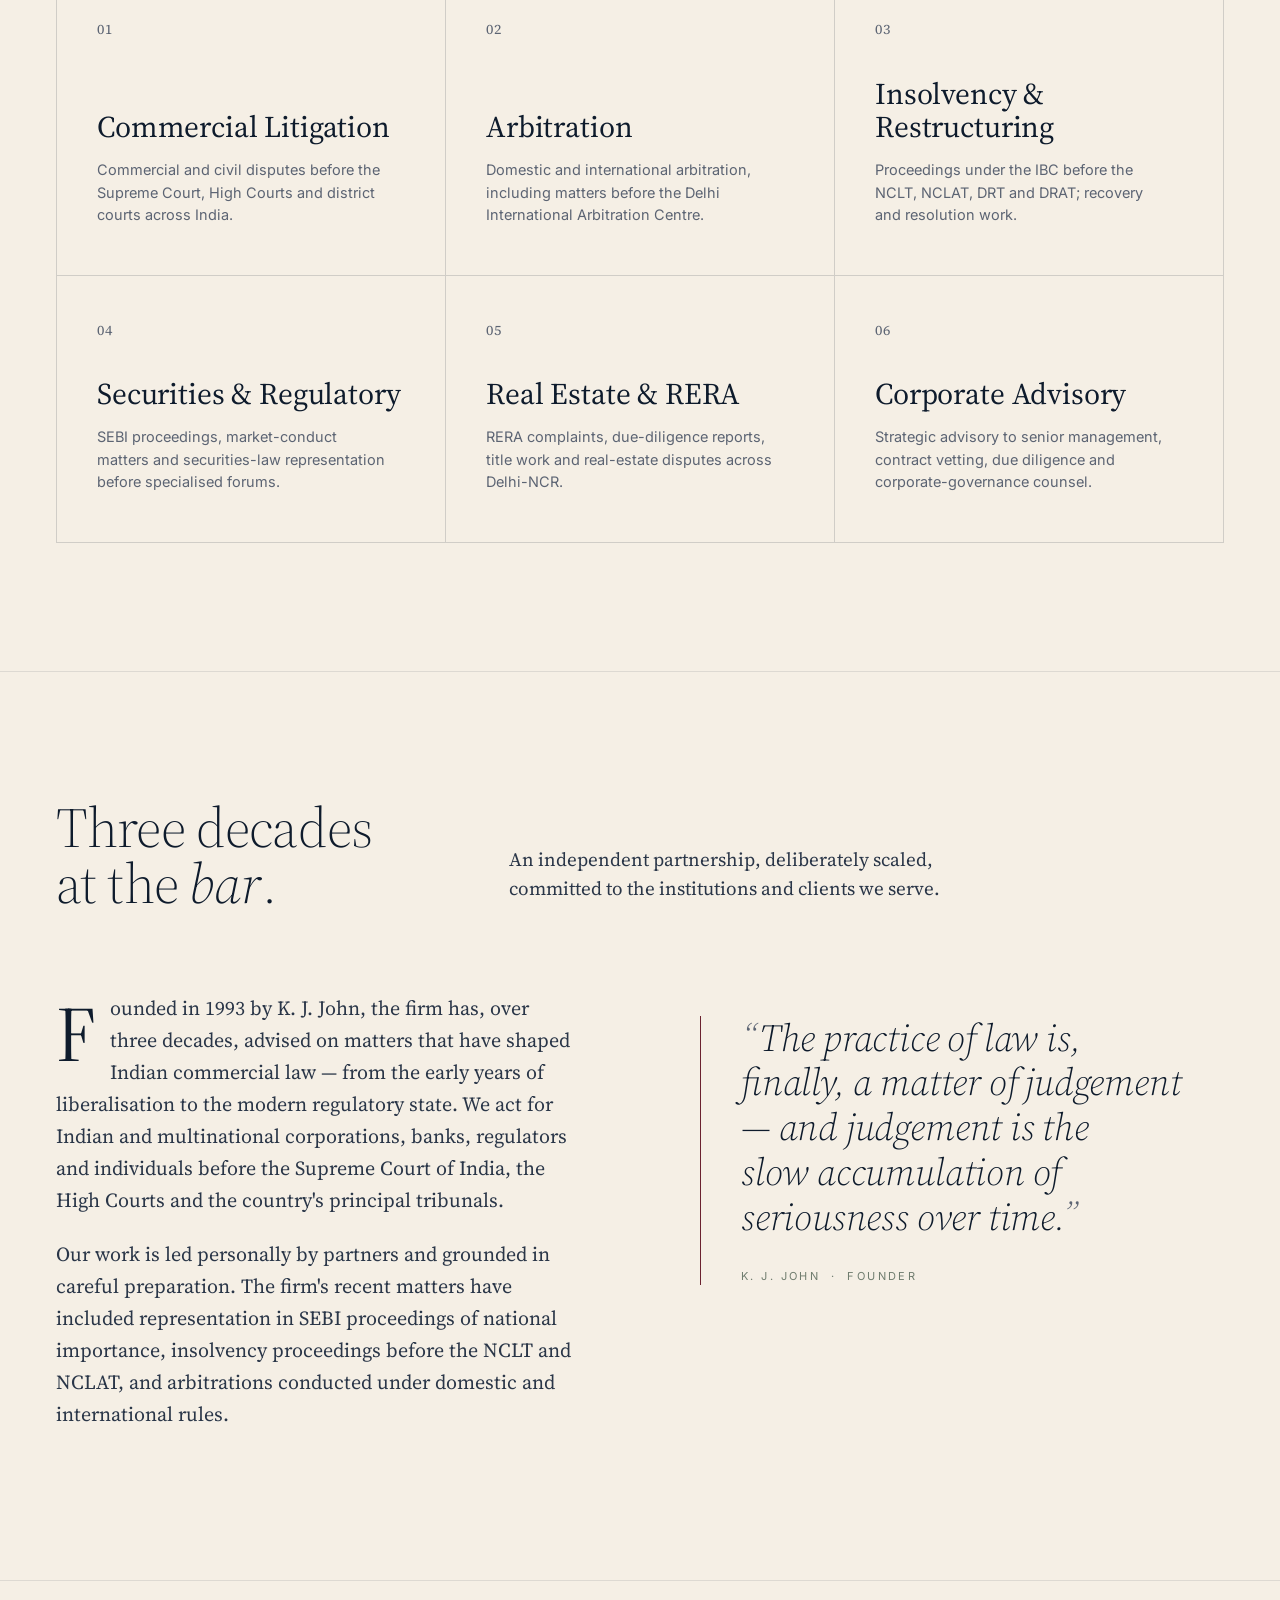
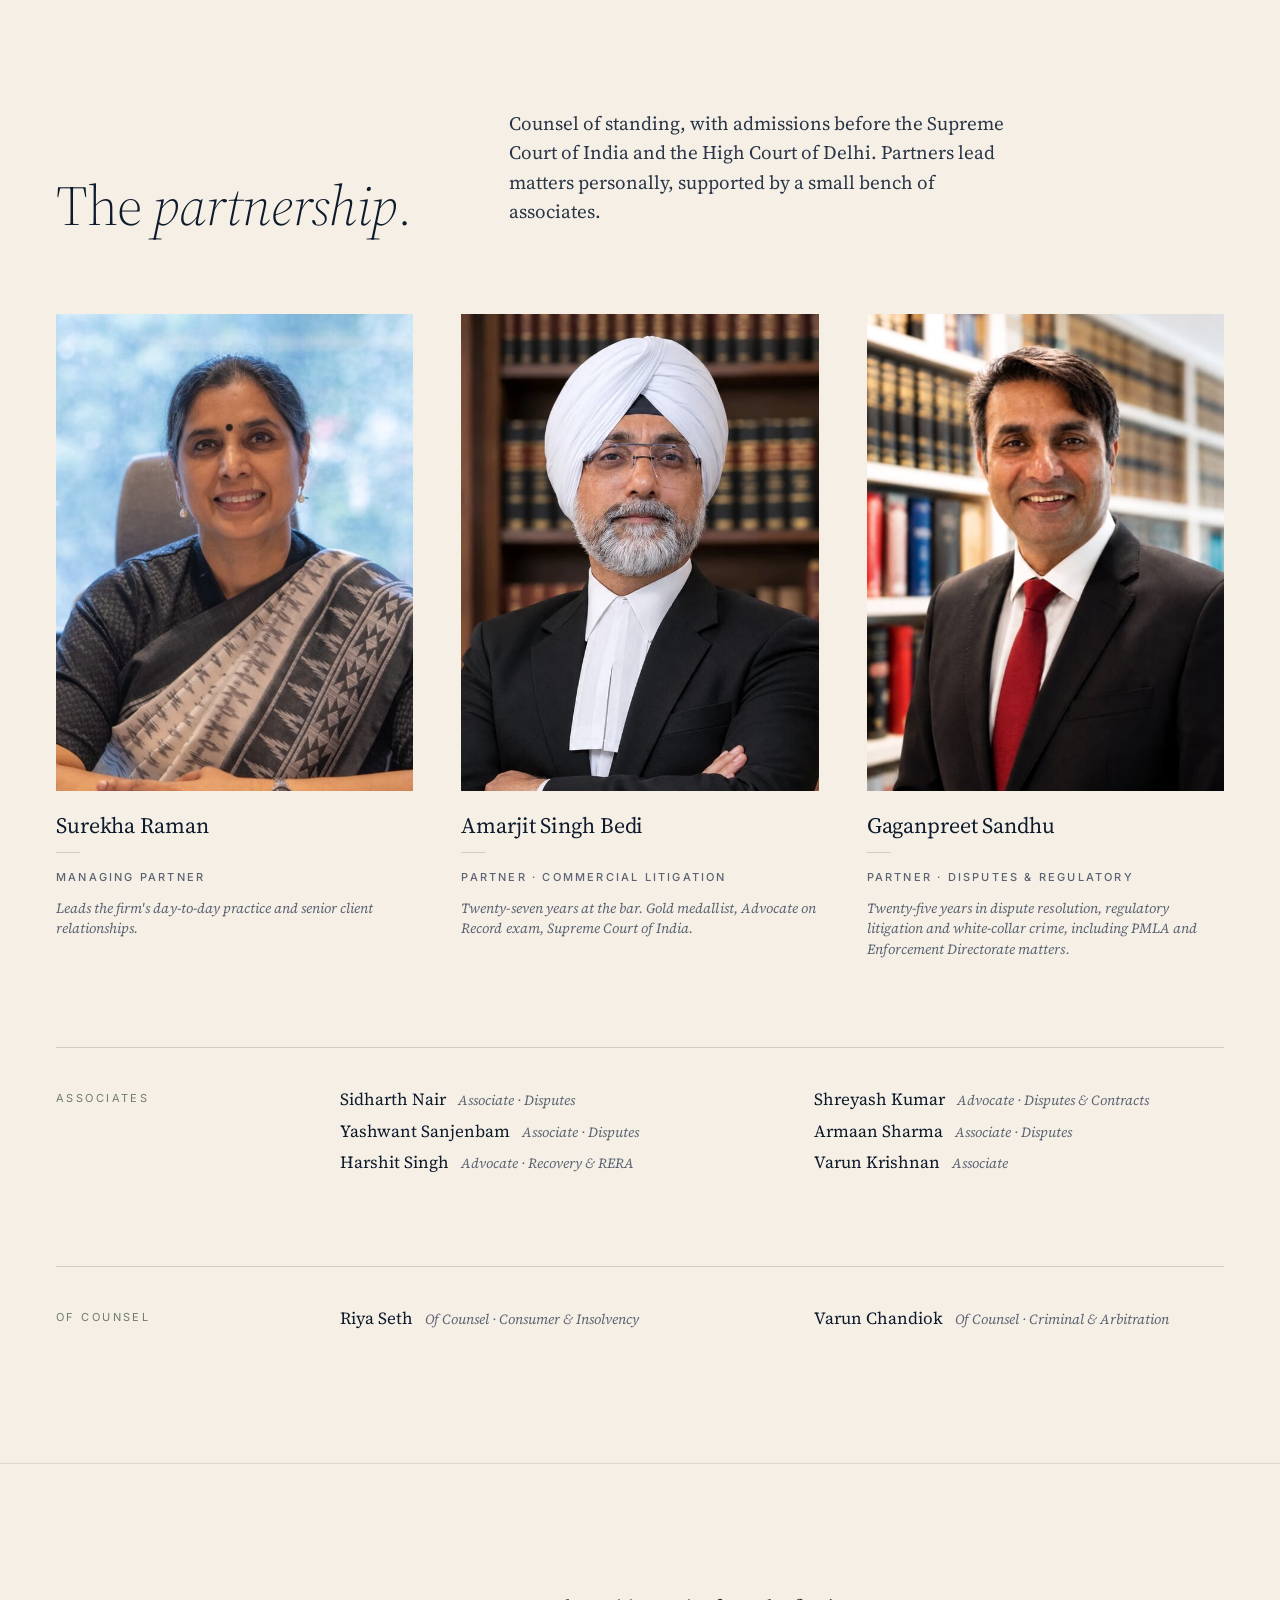
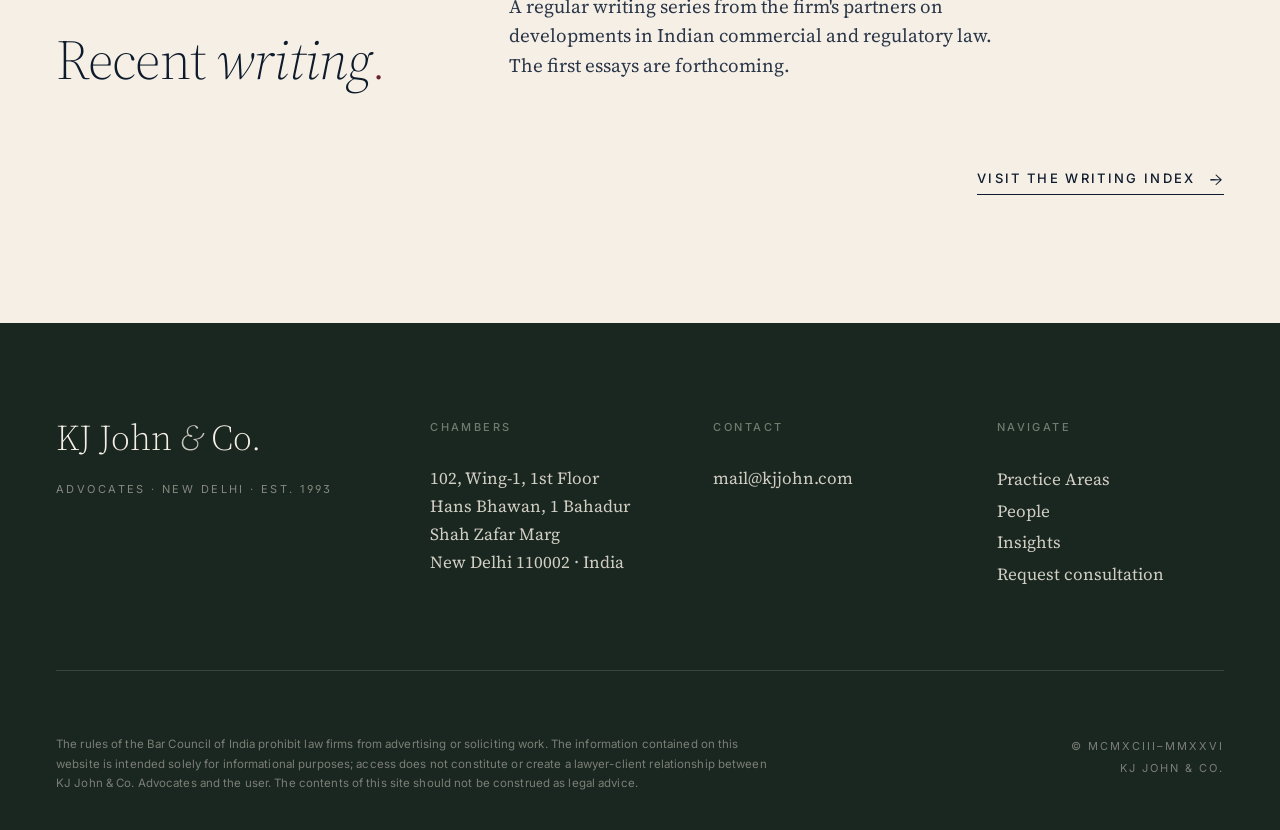
==== commit e9bd748a: "Amarjit's edits: hero 'Advocacy with integrity', drop phone numbers, remove 'opposite High Court', 2" ====
--- a/index.html
+++ b/index.html
@@ -34,7 +34,7 @@
     <div class="wrap">
       <div class="hero-grid">
         <div class="hero-left">
-          <h1>Counsel<br>since 1993<span class="period">.</span></h1>
+          <h1>Advocacy with integrity<br>since 1993<span class="period">.</span></h1>
         </div>
         <div class="hero-right">
           <p class="hero-sub">A Delhi-based law firm representing Indian and international clients in commercial litigation, arbitration and regulatory matters before the Supreme Court of India and the High Court of Delhi.</p>
@@ -156,7 +156,7 @@
           <div class="name">Amarjit Singh Bedi</div>
           <div class="bar"></div>
           <div class="role">Partner · Commercial Litigation</div>
-          <div class="detail">Twenty-four years at the bar. Gold medallist, Advocate on Record exam, Supreme Court of India.</div>
+          <div class="detail">Twenty-seven years at the bar. Gold medallist, Advocate on Record exam, Supreme Court of India.</div>
         </article>
         <article class="person p3">
           <div class="portrait"><img src="images/people/gaganpreet-sandhu.jpg?v=2" alt="Gaganpreet Sandhu"></div>
@@ -223,8 +223,6 @@
         </div>
         <div class="contact">
           <h4>Contact</h4>
-          <a href="tel:+911144764655">+91&nbsp;11&nbsp;4476&nbsp;4655</a>
-          <a href="tel:+911144764749">+91&nbsp;11&nbsp;4476&nbsp;4749</a>
           <a href="mailto:mail@kjjohn.com">mail@kjjohn.com</a>
         </div>
         <div>
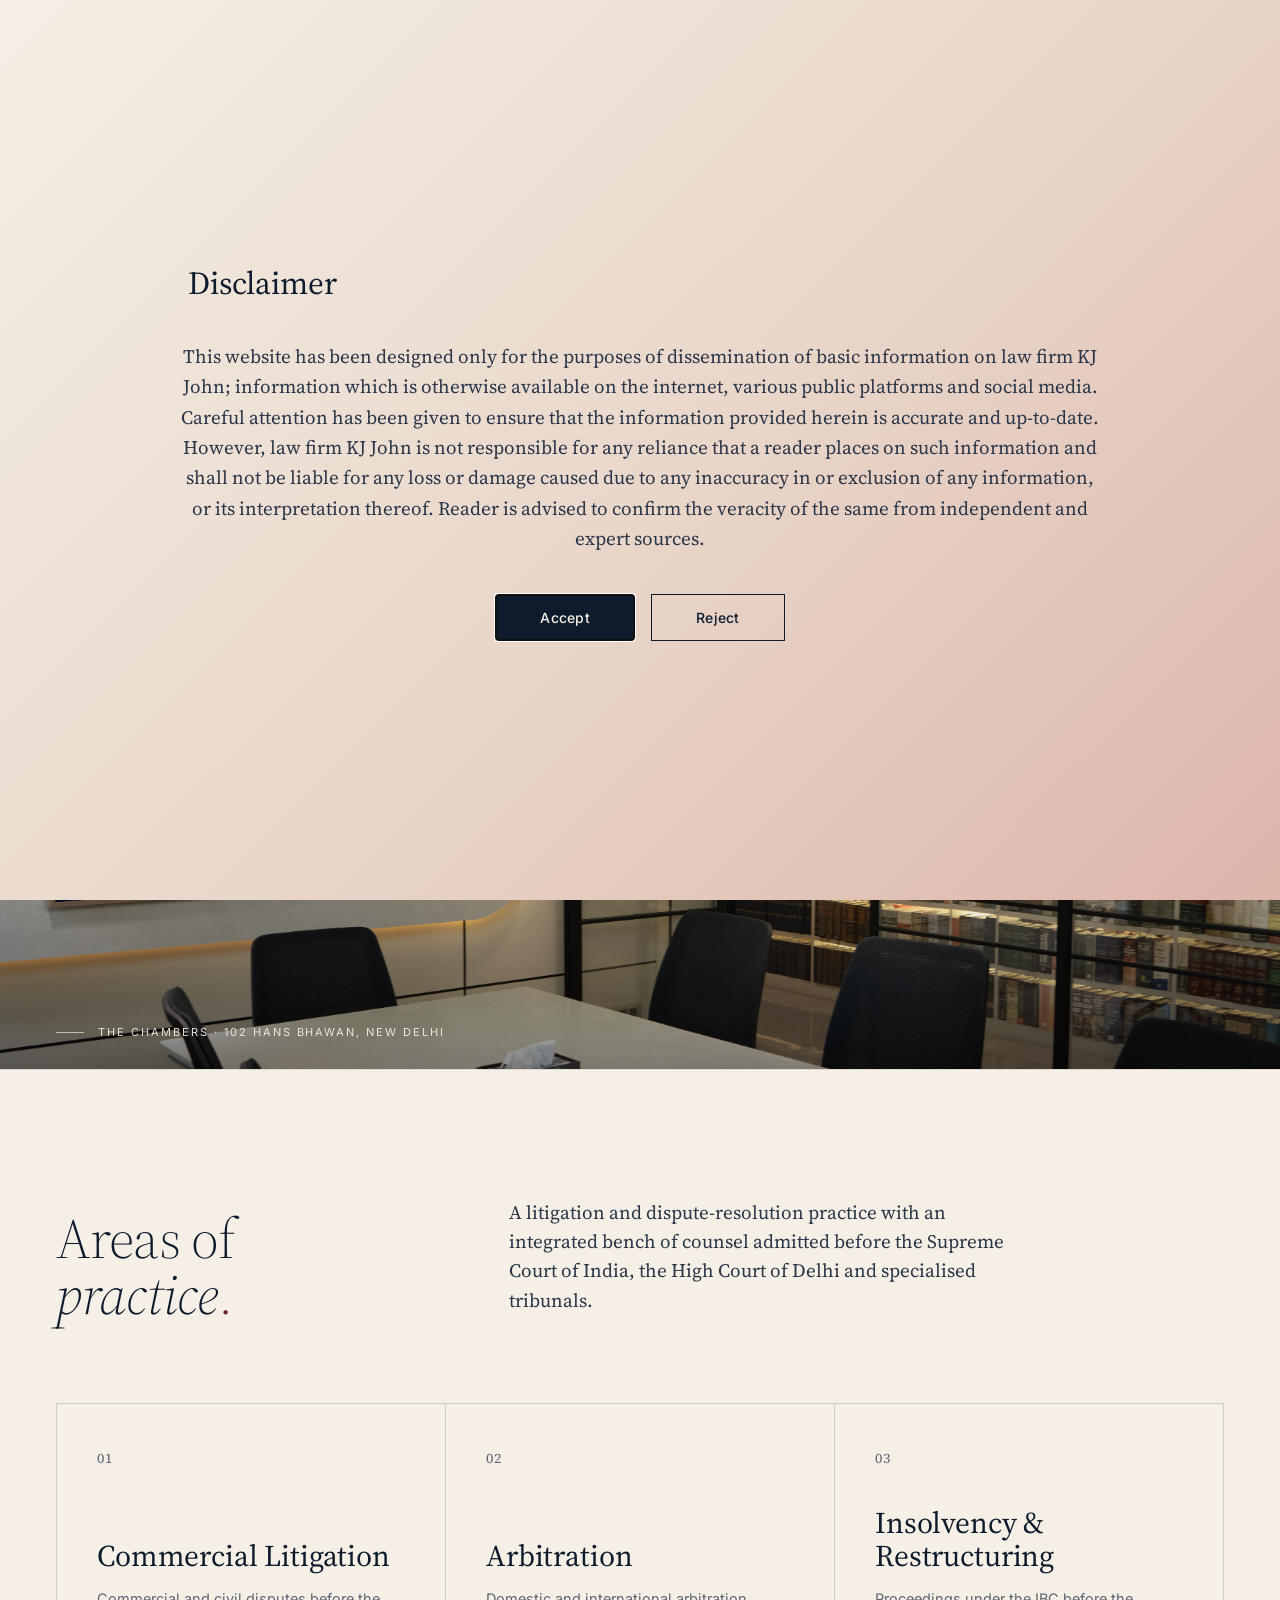
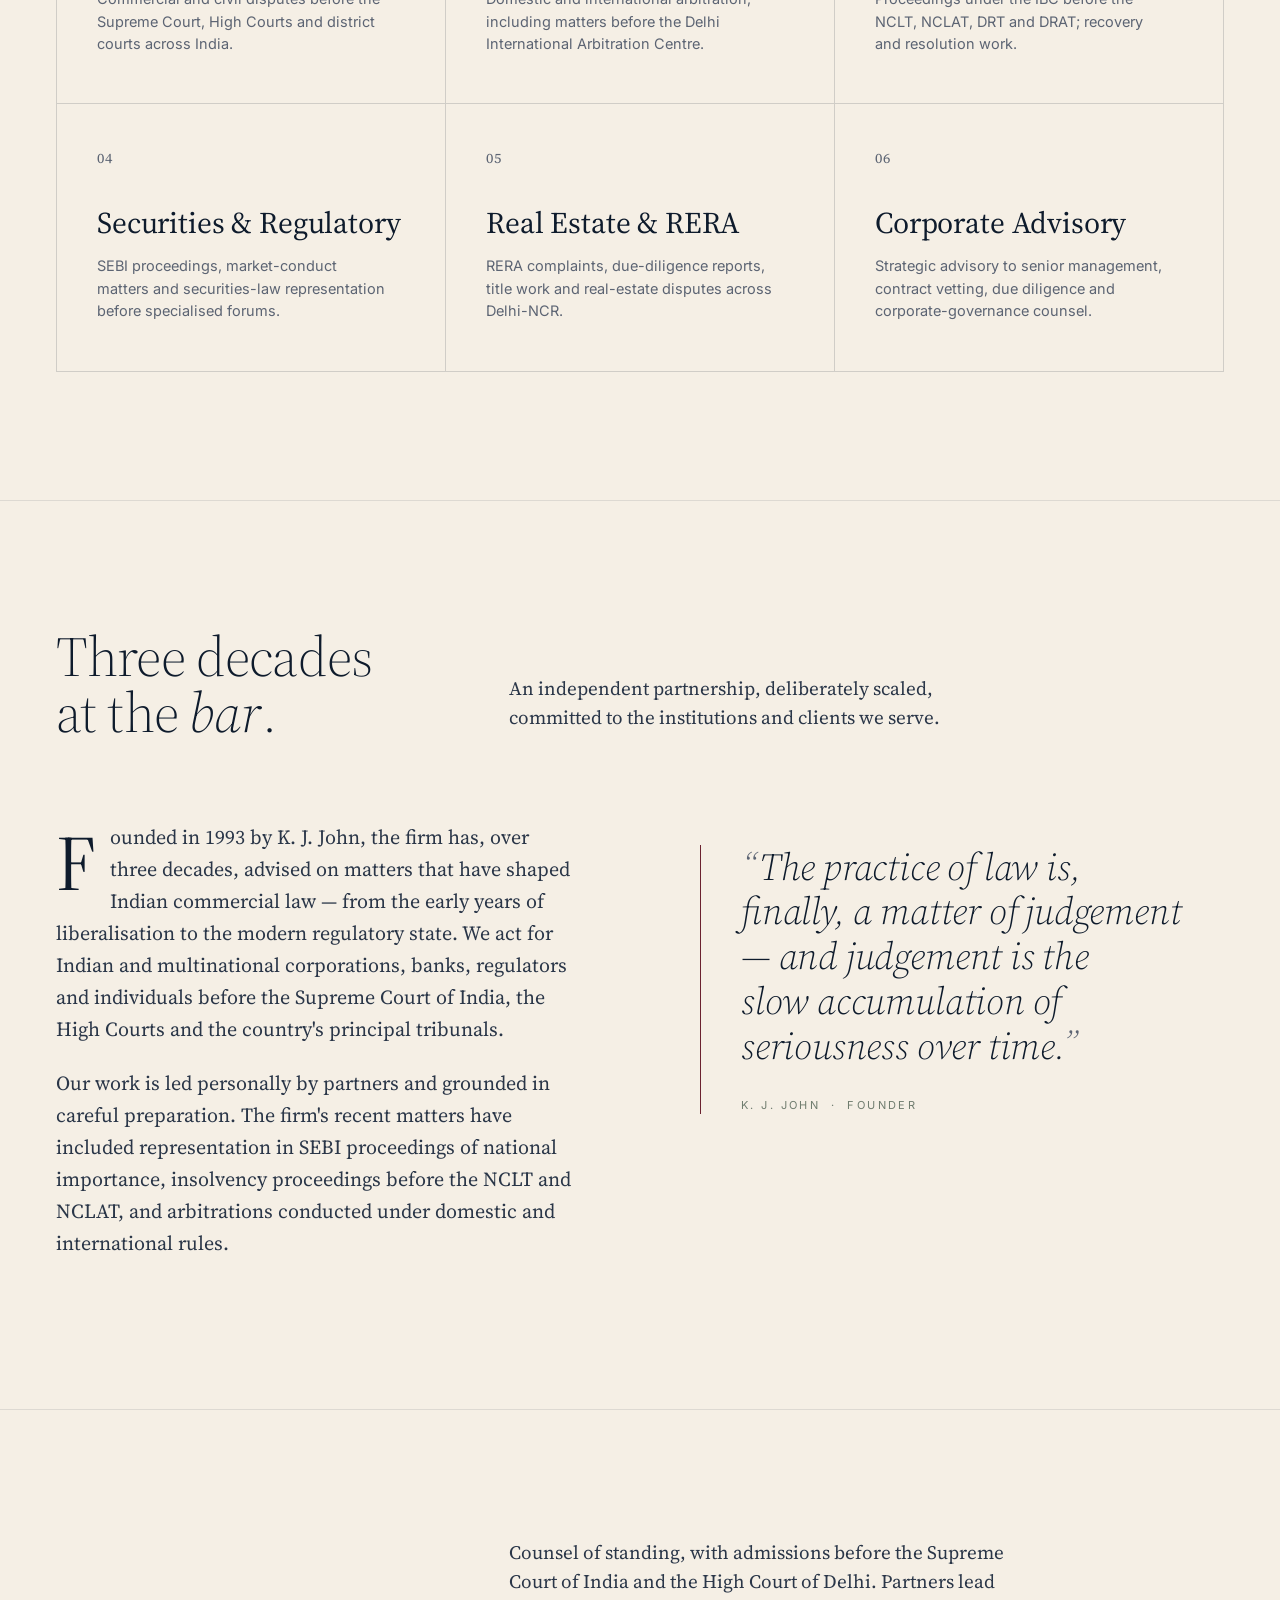
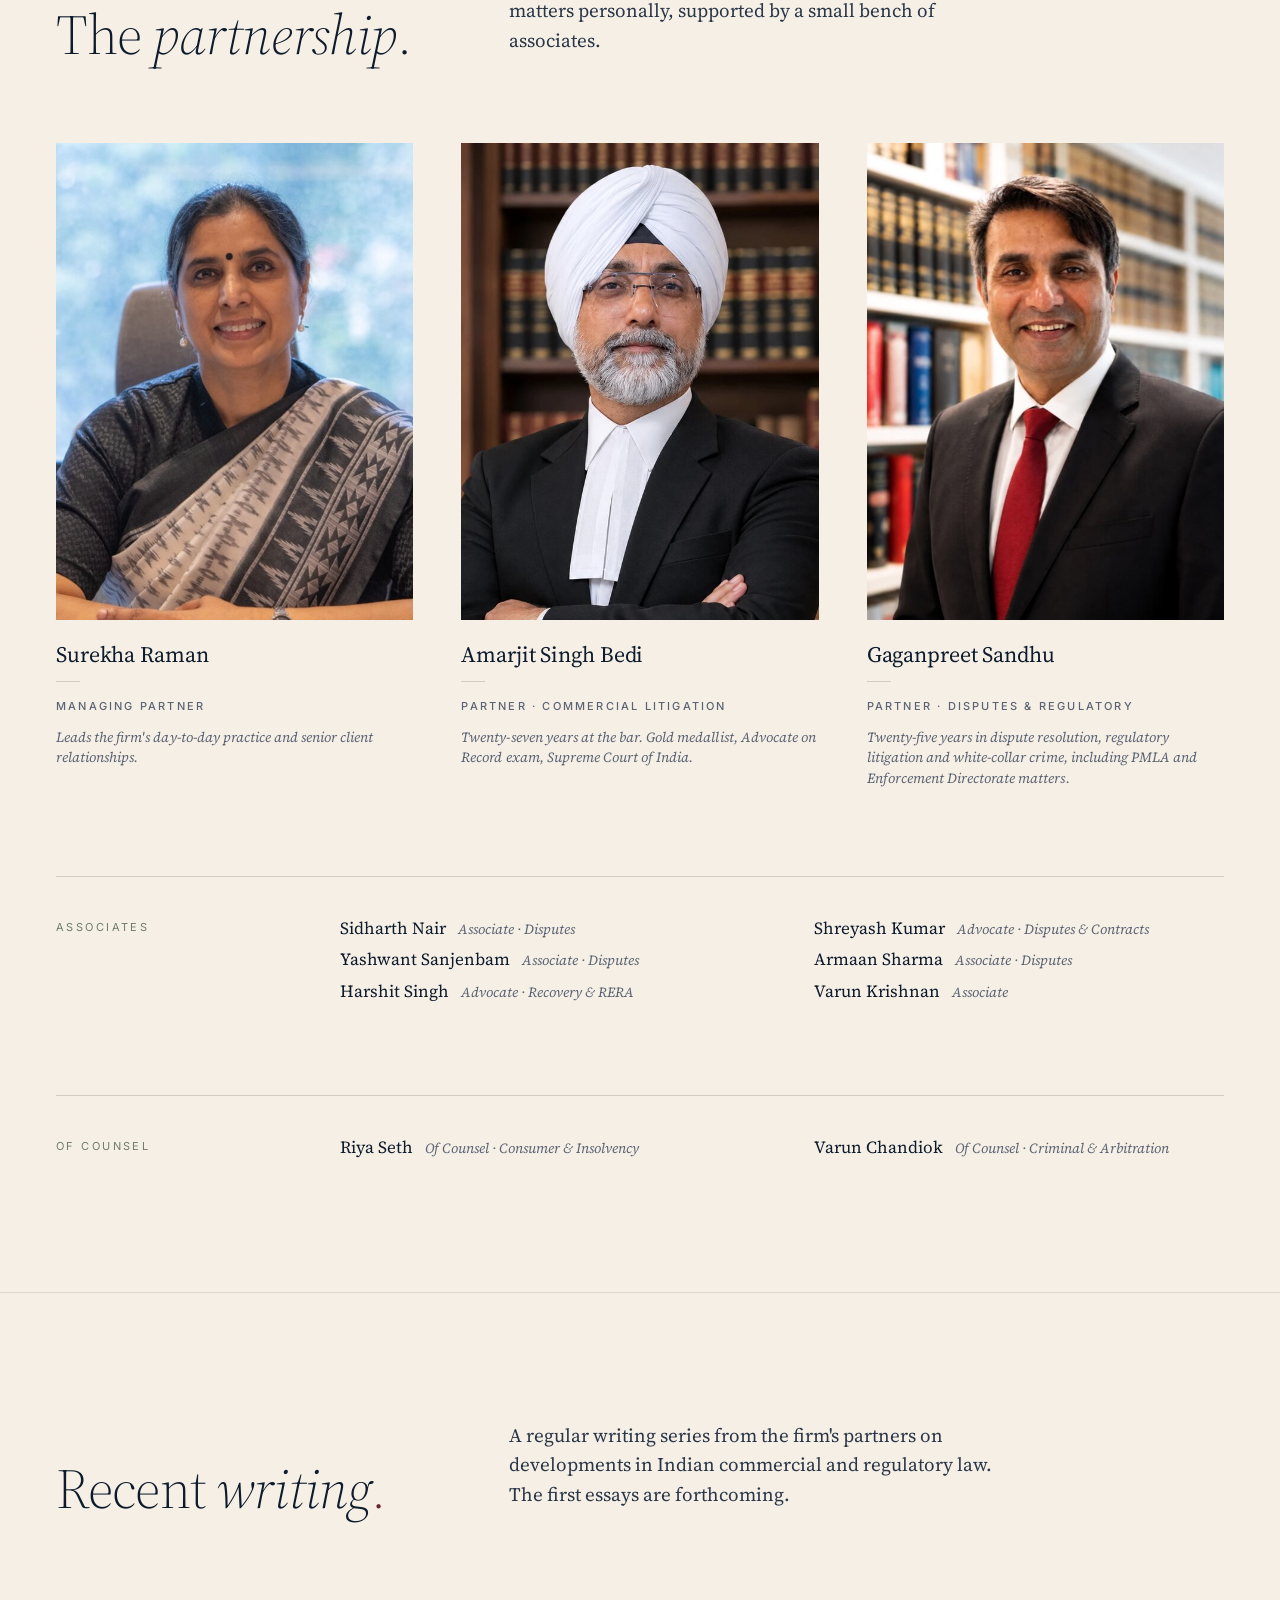
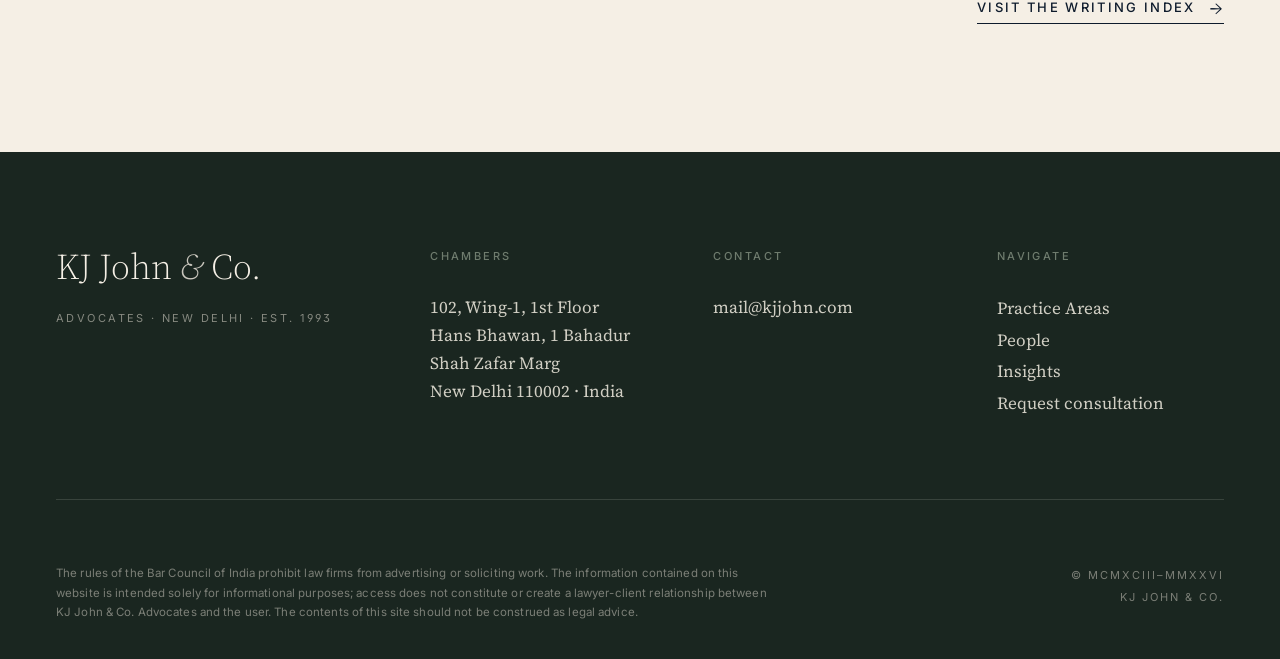
==== commit 293b8e24: "Hero: 'Advocacy with integrity.' with 'Established 1993' subline; smaller headline Co-Authored-By: C" ====
--- a/index.html
+++ b/index.html
@@ -7,7 +7,7 @@
 <link rel="preconnect" href="https://fonts.googleapis.com">
 <link rel="preconnect" href="https://fonts.gstatic.com" crossorigin>
 <link href="https://fonts.googleapis.com/css2?family=Source+Serif+4:ital,opsz,wght@0,8..60,300;0,8..60,400;0,8..60,500;0,8..60,600;1,8..60,400&family=Inter:wght@300;400;500;600&display=swap" rel="stylesheet">
-<link rel="stylesheet" href="styles.css?v=14">
+<link rel="stylesheet" href="styles.css?v=15">
 </head>
 <body>
 
@@ -34,7 +34,7 @@
     <div class="wrap">
       <div class="hero-grid">
         <div class="hero-left">
-          <h1>Advocacy with integrity<br>since 1993<span class="period">.</span></h1>
+          <h1>Advocacy with integrity<span class="period">.</span><span class="est">Established 1993</span></h1>
         </div>
         <div class="hero-right">
           <p class="hero-sub">A Delhi-based law firm representing Indian and international clients in commercial litigation, arbitration and regulatory matters before the Supreme Court of India and the High Court of Delhi.</p>
--- a/styles.css
+++ b/styles.css
@@ -182,7 +182,7 @@
 .hero h1{
   font-family: var(--serif);
   font-weight: 300;
-  font-size: 108px;
+  font-size: 86px;
   line-height: 0.96;
   letter-spacing: -0.022em;
   color: var(--ink);
@@ -190,6 +190,7 @@
   text-wrap: balance;
 }
 .hero h1 .period{ color: var(--oxblood); }
+.hero h1 .est{ display:block; margin-top:0.42em; font-size:0.34em; font-style:italic; letter-spacing:0; line-height:1.2; color: var(--ink-2); }
 .section-head h2 .period{ color: var(--oxblood); }
 .hero h1 em{
   font-style: italic;
@@ -1010,7 +1011,7 @@
   /* hero */
   header.hero{ padding-top:48px; }
   .hero-grid{ grid-template-columns:1fr; column-gap:0; row-gap:32px; margin-bottom:48px; }
-  .hero h1{ font-size: clamp(56px, 12vw, 92px); }
+  .hero h1{ font-size: clamp(46px, 10vw, 74px); }
   .hero-sub{ font-size:20px; max-width:none; }
   .hero-photo{ height:420px; }
 
@@ -1063,7 +1064,7 @@
   nav.top ul a{ font-size:12px; }
 
   /* hero */
-  .hero h1{ font-size: clamp(46px, 14vw, 64px); }
+  .hero h1{ font-size: clamp(38px, 11vw, 50px); }
   .hero-photo{ height:300px; }
   .hero-photo .photo-caption{ left:22px; font-size:10px; }
 
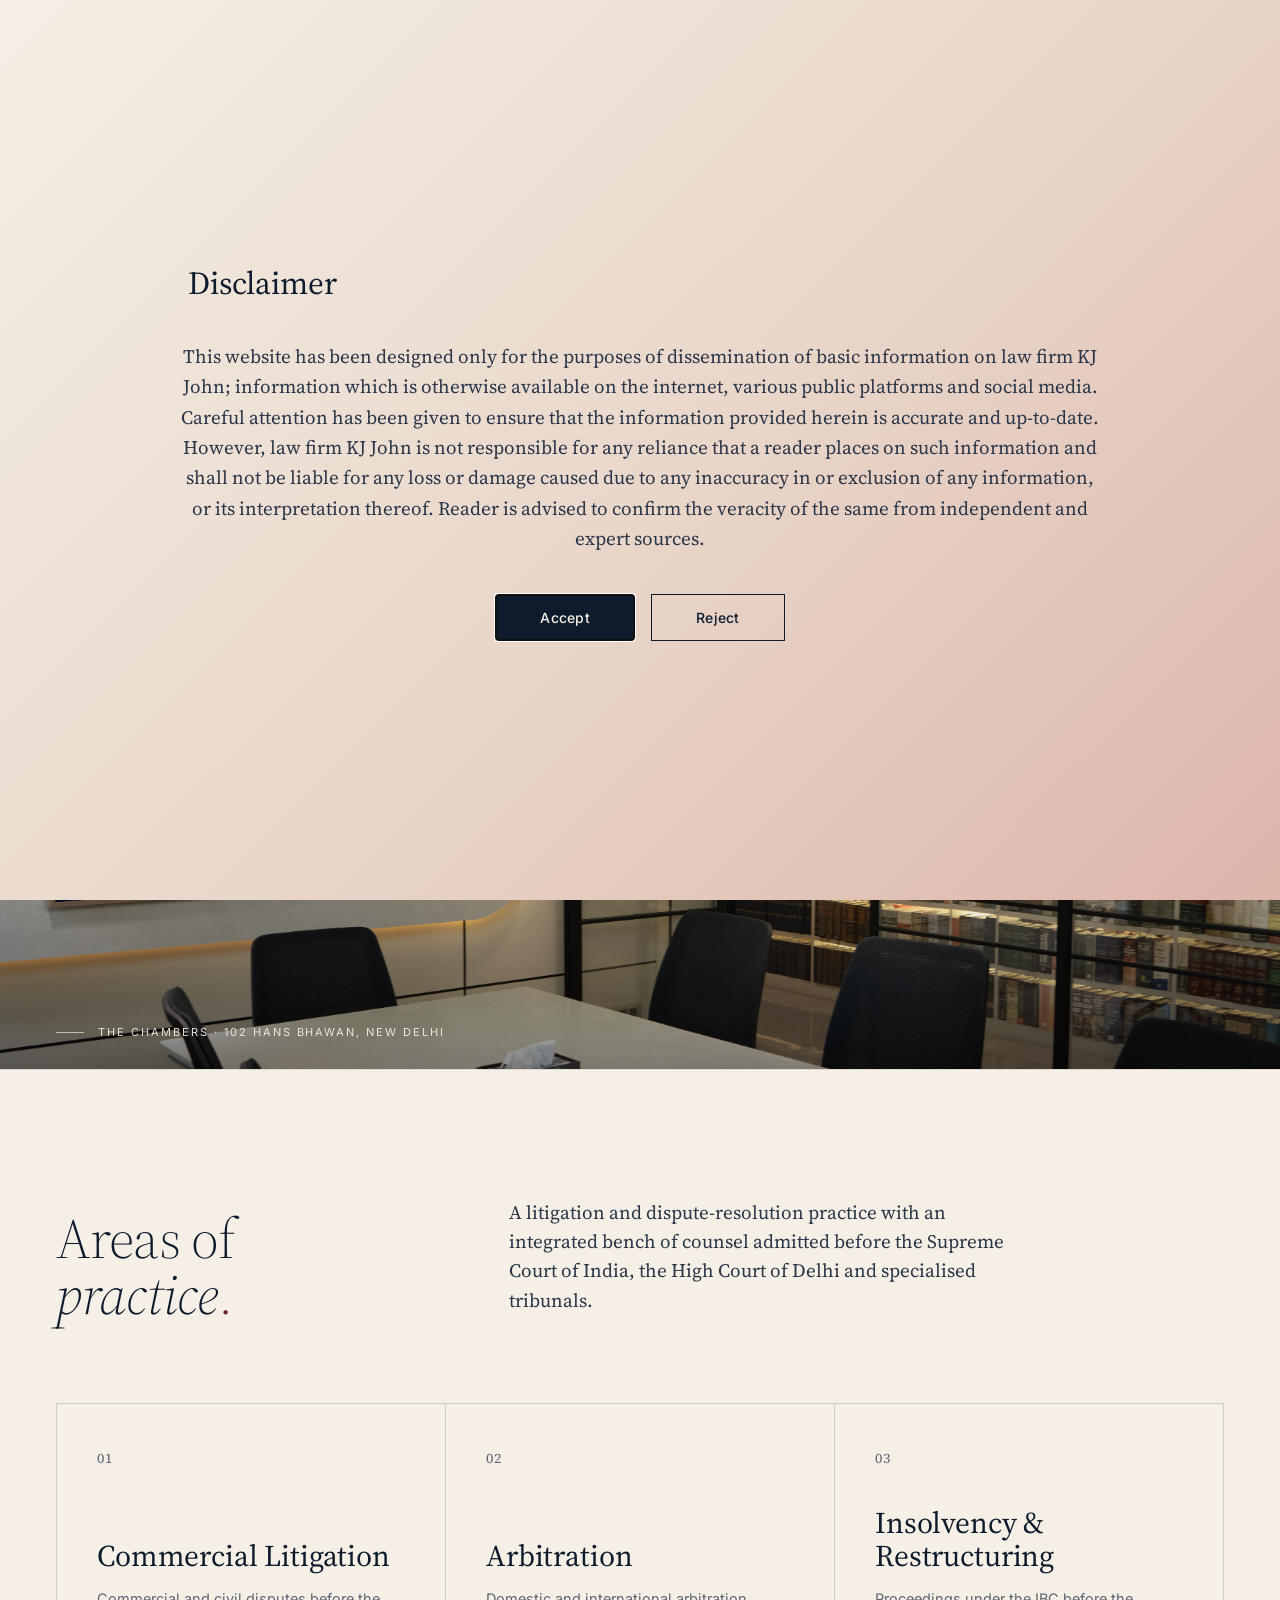
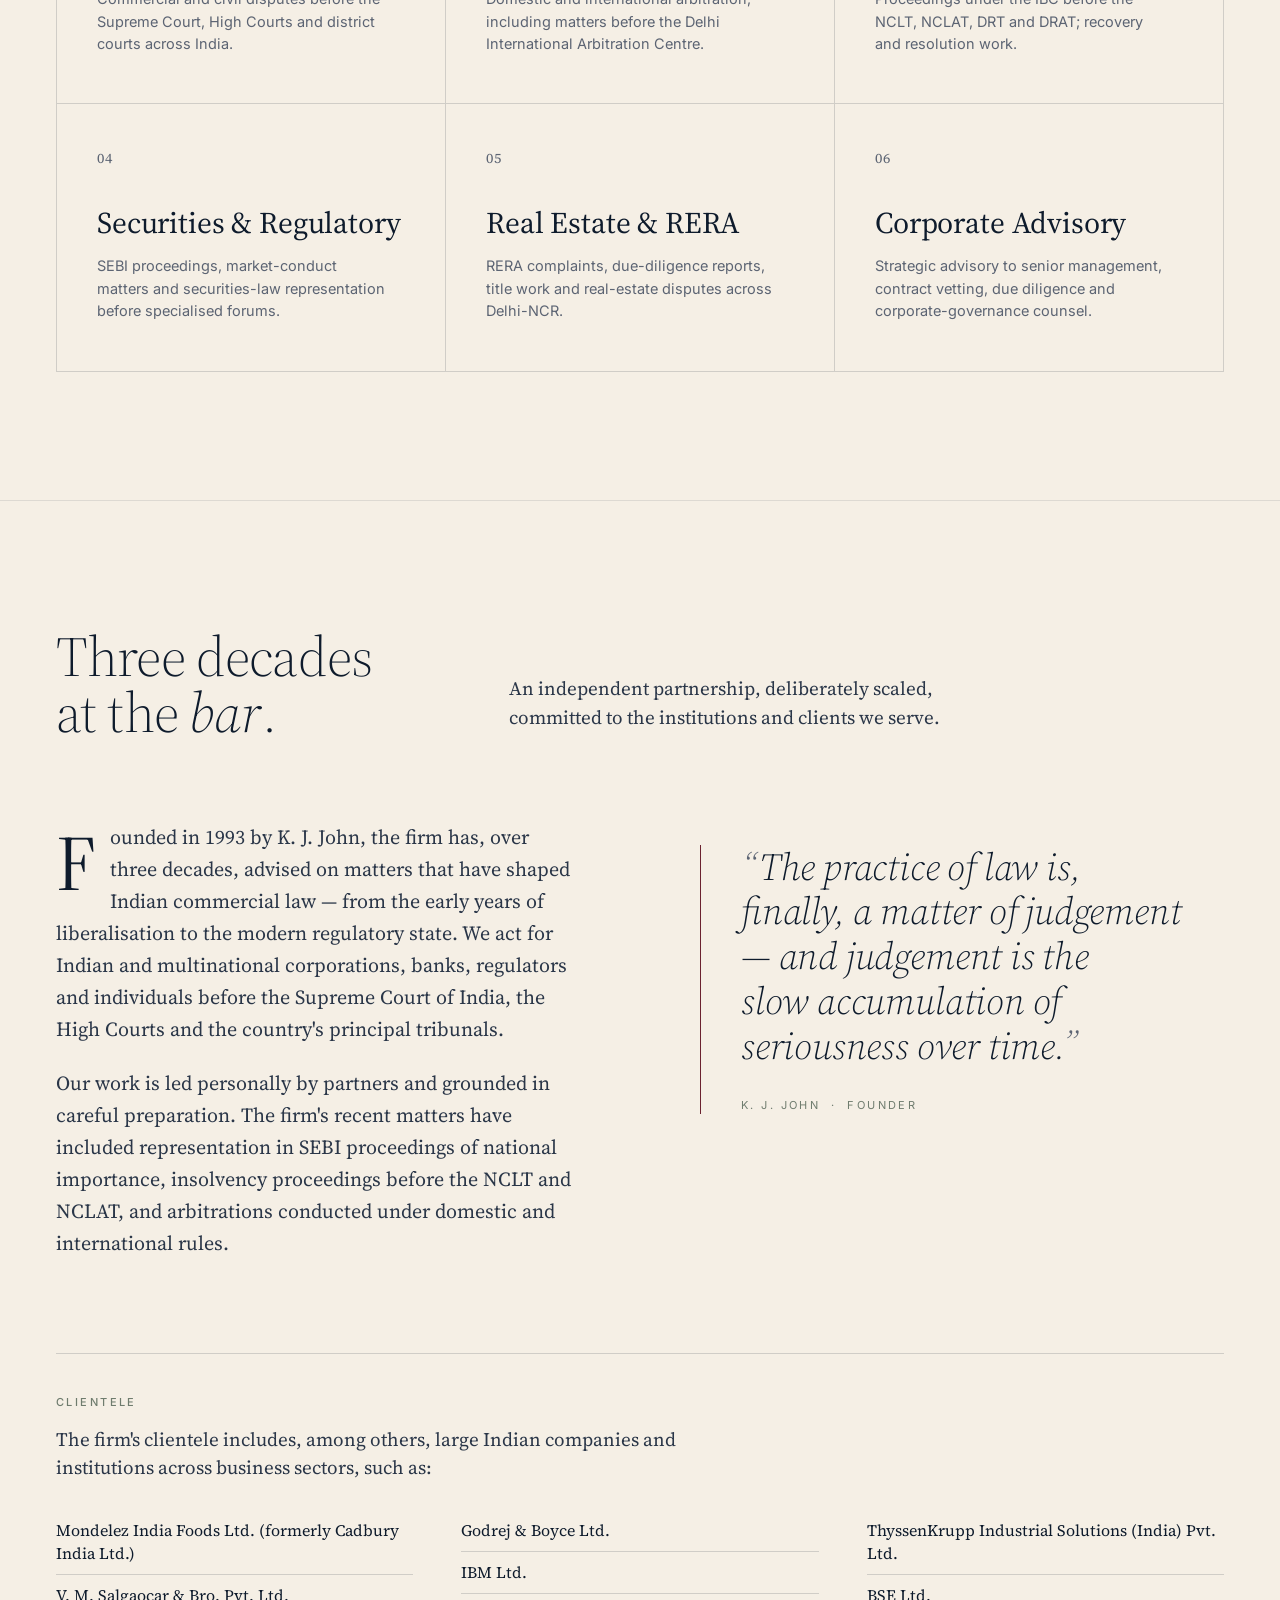
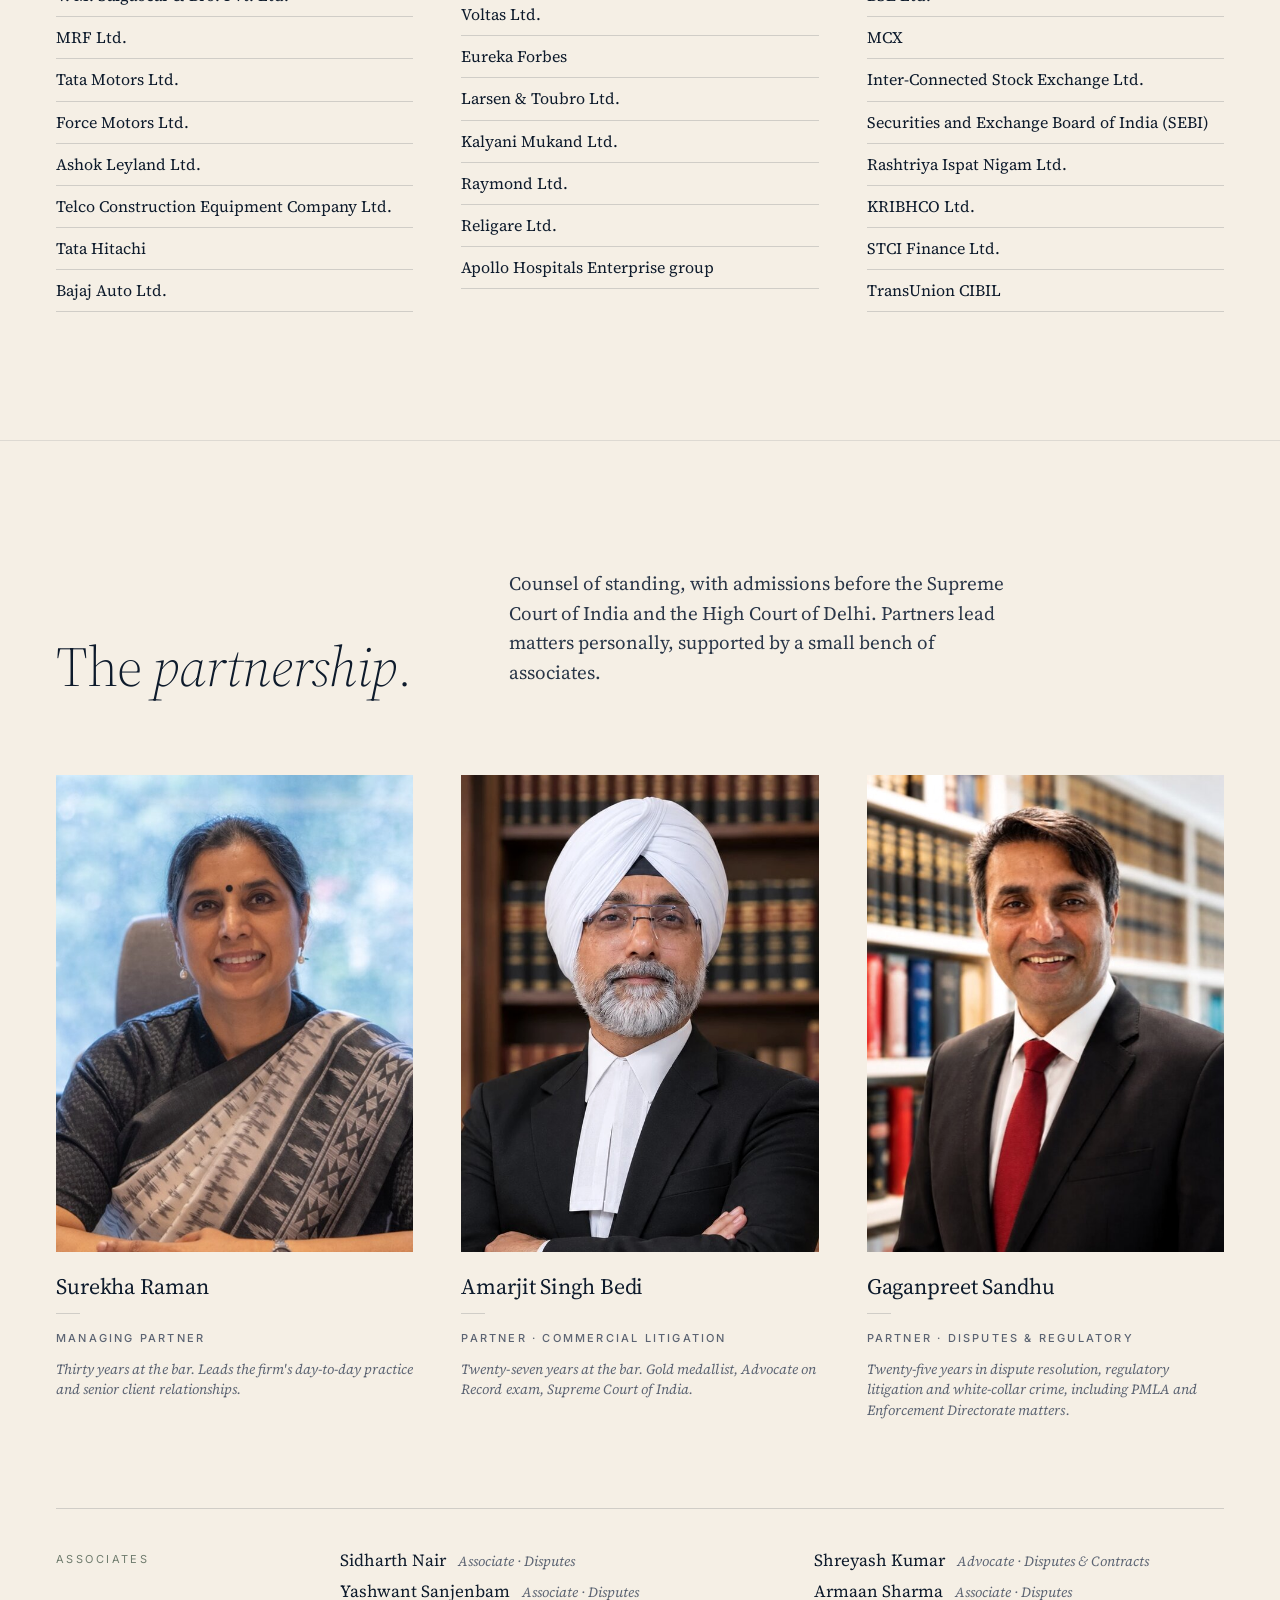
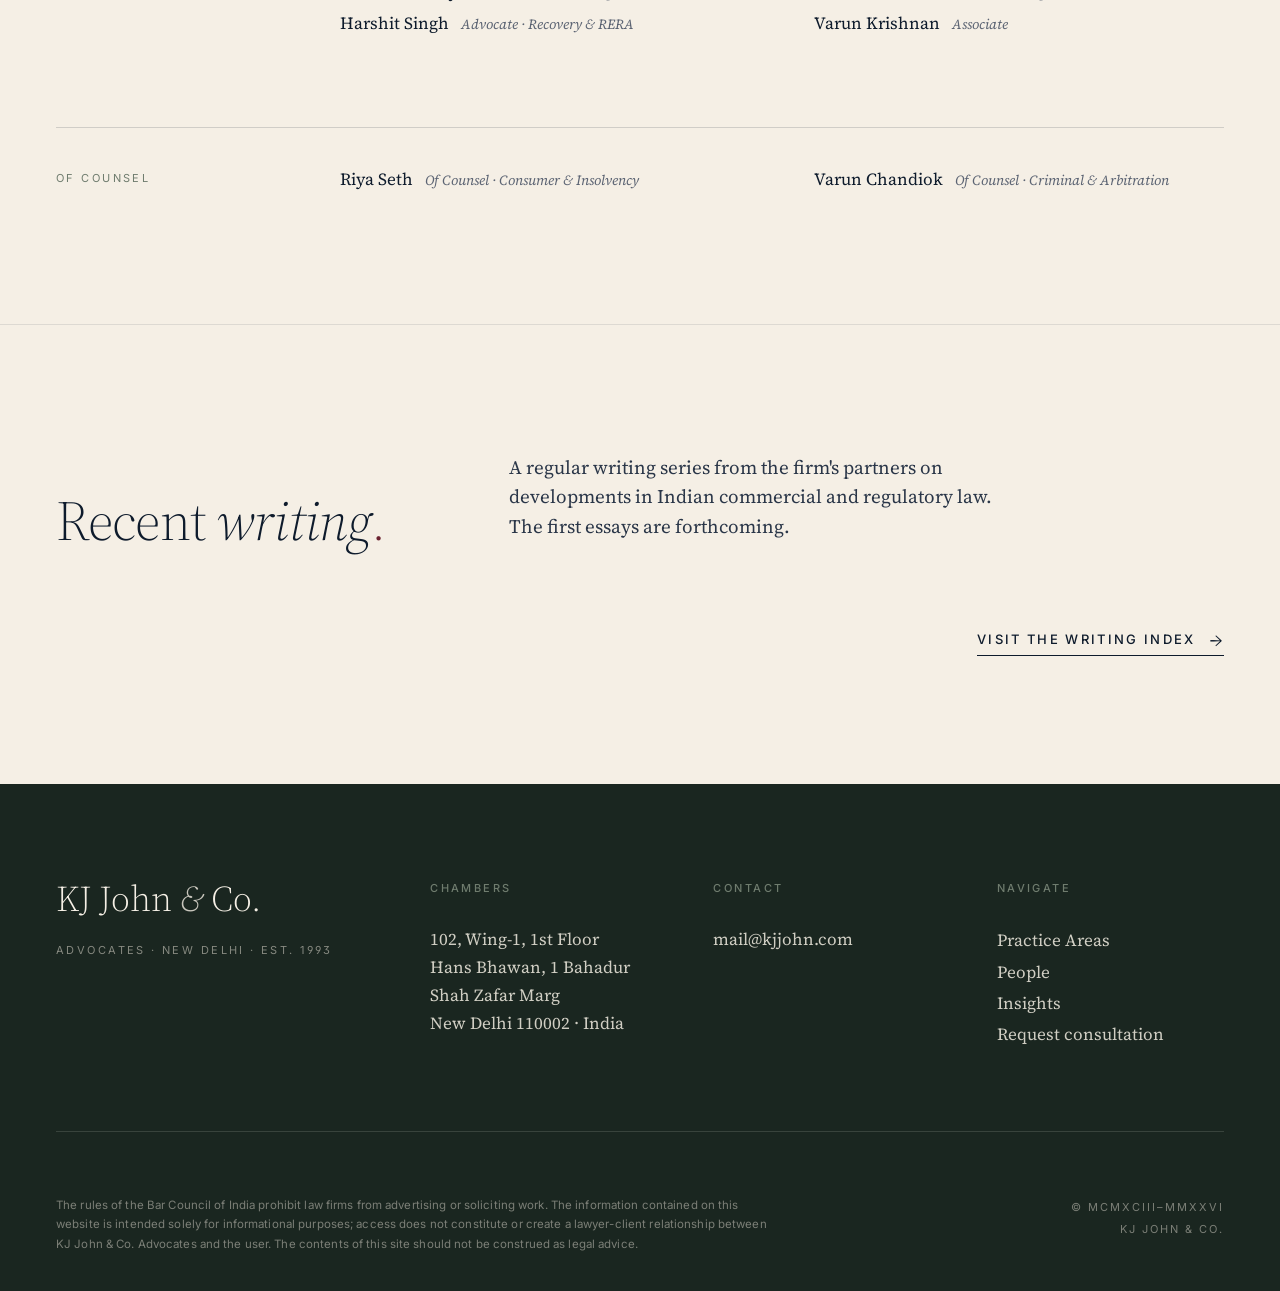
==== commit 1be9e4ff: "Amarjit's edits: clientele section on homepage (moved from Surekha's bio), full clerk names, Surekha" ====
--- a/index.html
+++ b/index.html
@@ -7,7 +7,7 @@
 <link rel="preconnect" href="https://fonts.googleapis.com">
 <link rel="preconnect" href="https://fonts.gstatic.com" crossorigin>
 <link href="https://fonts.googleapis.com/css2?family=Source+Serif+4:ital,opsz,wght@0,8..60,300;0,8..60,400;0,8..60,500;0,8..60,600;1,8..60,400&family=Inter:wght@300;400;500;600&display=swap" rel="stylesheet">
-<link rel="stylesheet" href="styles.css?v=15">
+<link rel="stylesheet" href="styles.css?v=16">
 </head>
 <body>
 
@@ -130,6 +130,40 @@
           <cite><span class="em">K. J. John</span> &nbsp;·&nbsp; Founder</cite>
         </aside>
       </div>
+
+      <div class="clientele">
+        <div class="eyebrow">Clientele</div>
+        <p class="clientele-intro">The firm's clientele includes, among others, large Indian companies and institutions across business sectors, such as:</p>
+        <ul class="clientele-list">
+          <li>Mondelez India Foods Ltd. (formerly Cadbury India Ltd.)</li>
+          <li>V. M. Salgaocar &amp; Bro. Pvt. Ltd.</li>
+          <li>MRF Ltd.</li>
+          <li>Tata Motors Ltd.</li>
+          <li>Force Motors Ltd.</li>
+          <li>Ashok Leyland Ltd.</li>
+          <li>Telco Construction Equipment Company Ltd.</li>
+          <li>Tata Hitachi</li>
+          <li>Bajaj Auto Ltd.</li>
+          <li>Godrej &amp; Boyce Ltd.</li>
+          <li>IBM Ltd.</li>
+          <li>Voltas Ltd.</li>
+          <li>Eureka Forbes</li>
+          <li>Larsen &amp; Toubro Ltd.</li>
+          <li>Kalyani Mukand Ltd.</li>
+          <li>Raymond Ltd.</li>
+          <li>Religare Ltd.</li>
+          <li>Apollo Hospitals Enterprise group</li>
+          <li>ThyssenKrupp Industrial Solutions (India) Pvt. Ltd.</li>
+          <li>BSE Ltd.</li>
+          <li>MCX</li>
+          <li>Inter-Connected Stock Exchange Ltd.</li>
+          <li>Securities and Exchange Board of India (SEBI)</li>
+          <li>Rashtriya Ispat Nigam Ltd.</li>
+          <li>KRIBHCO Ltd.</li>
+          <li>STCI Finance Ltd.</li>
+          <li>TransUnion CIBIL</li>
+        </ul>
+      </div>
     </div>
   </section>
 
@@ -149,7 +183,7 @@
           <div class="name">Surekha Raman</div>
           <div class="bar"></div>
           <div class="role">Managing Partner</div>
-          <div class="detail">Leads the firm's day-to-day practice and senior client relationships.</div>
+          <div class="detail">Thirty years at the bar. Leads the firm's day-to-day practice and senior client relationships.</div>
         </article>
         <article class="person p2">
           <div class="portrait"><img src="images/people/amarjit-singh-bedi.jpg?v=2" alt="Amarjit Singh Bedi"></div>
--- a/styles.css
+++ b/styles.css
@@ -1091,3 +1091,12 @@
   .disclaimer-actions{ flex-direction:column; }
   .disclaimer-btn{ width:100%; }
 }
+
+/* Clientele (homepage, firm section) */
+.clientele{ margin-top: 72px; padding-top: 40px; border-top: 1px solid var(--rule, rgba(14,27,44,.14)); }
+.clientele .eyebrow{ margin-bottom: 14px; }
+.clientele-intro{ font-family: var(--serif); font-size: 19px; line-height: 1.5; color: var(--ink-2); max-width: 720px; margin-bottom: 28px; }
+.clientele-list{ list-style: none; padding: 0; margin: 0; columns: 3; column-gap: 48px; }
+.clientele-list li{ font-family: var(--serif); font-size: 16px; line-height: 1.45; color: var(--ink); padding: 9px 0; border-bottom: 1px solid var(--rule, rgba(14,27,44,.10)); break-inside: avoid; }
+@media (max-width: 980px){ .clientele-list{ columns: 2; } }
+@media (max-width: 600px){ .clientele-list{ columns: 1; } .clientele{ margin-top: 48px; } }
